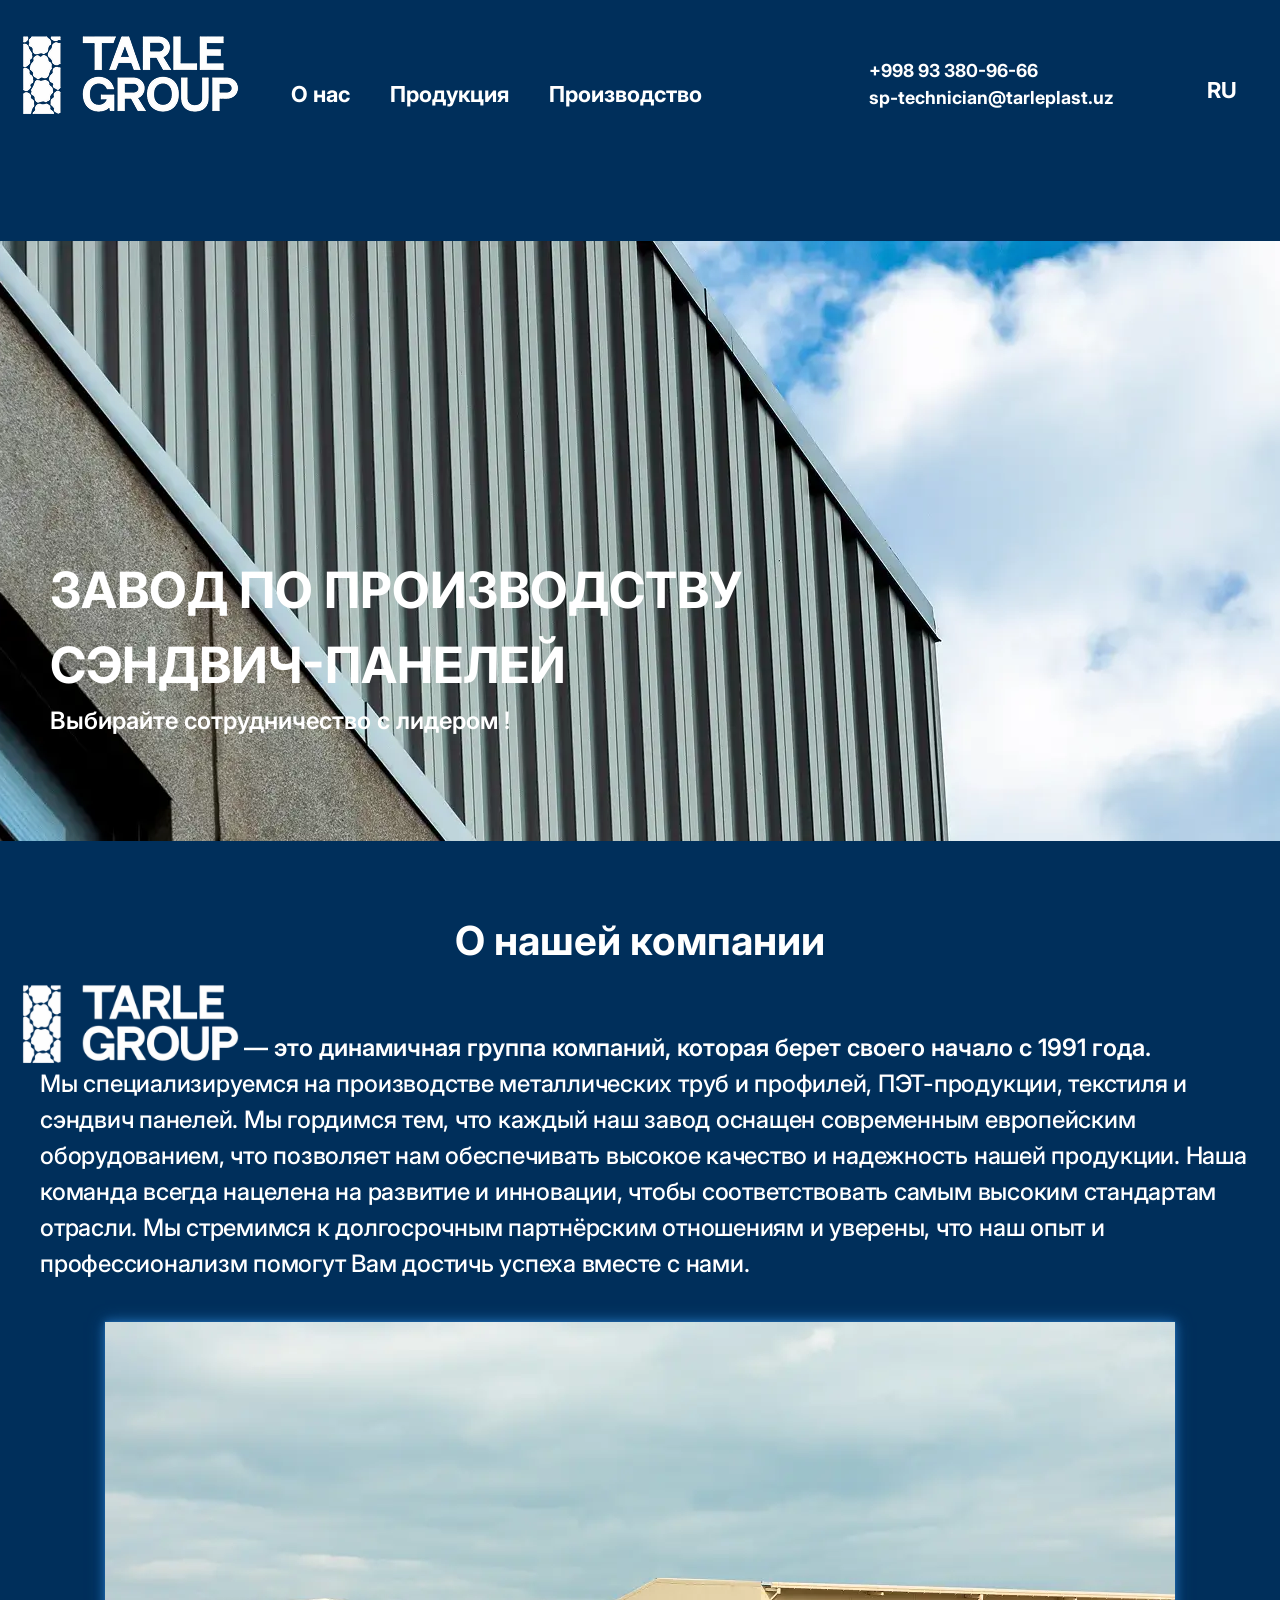
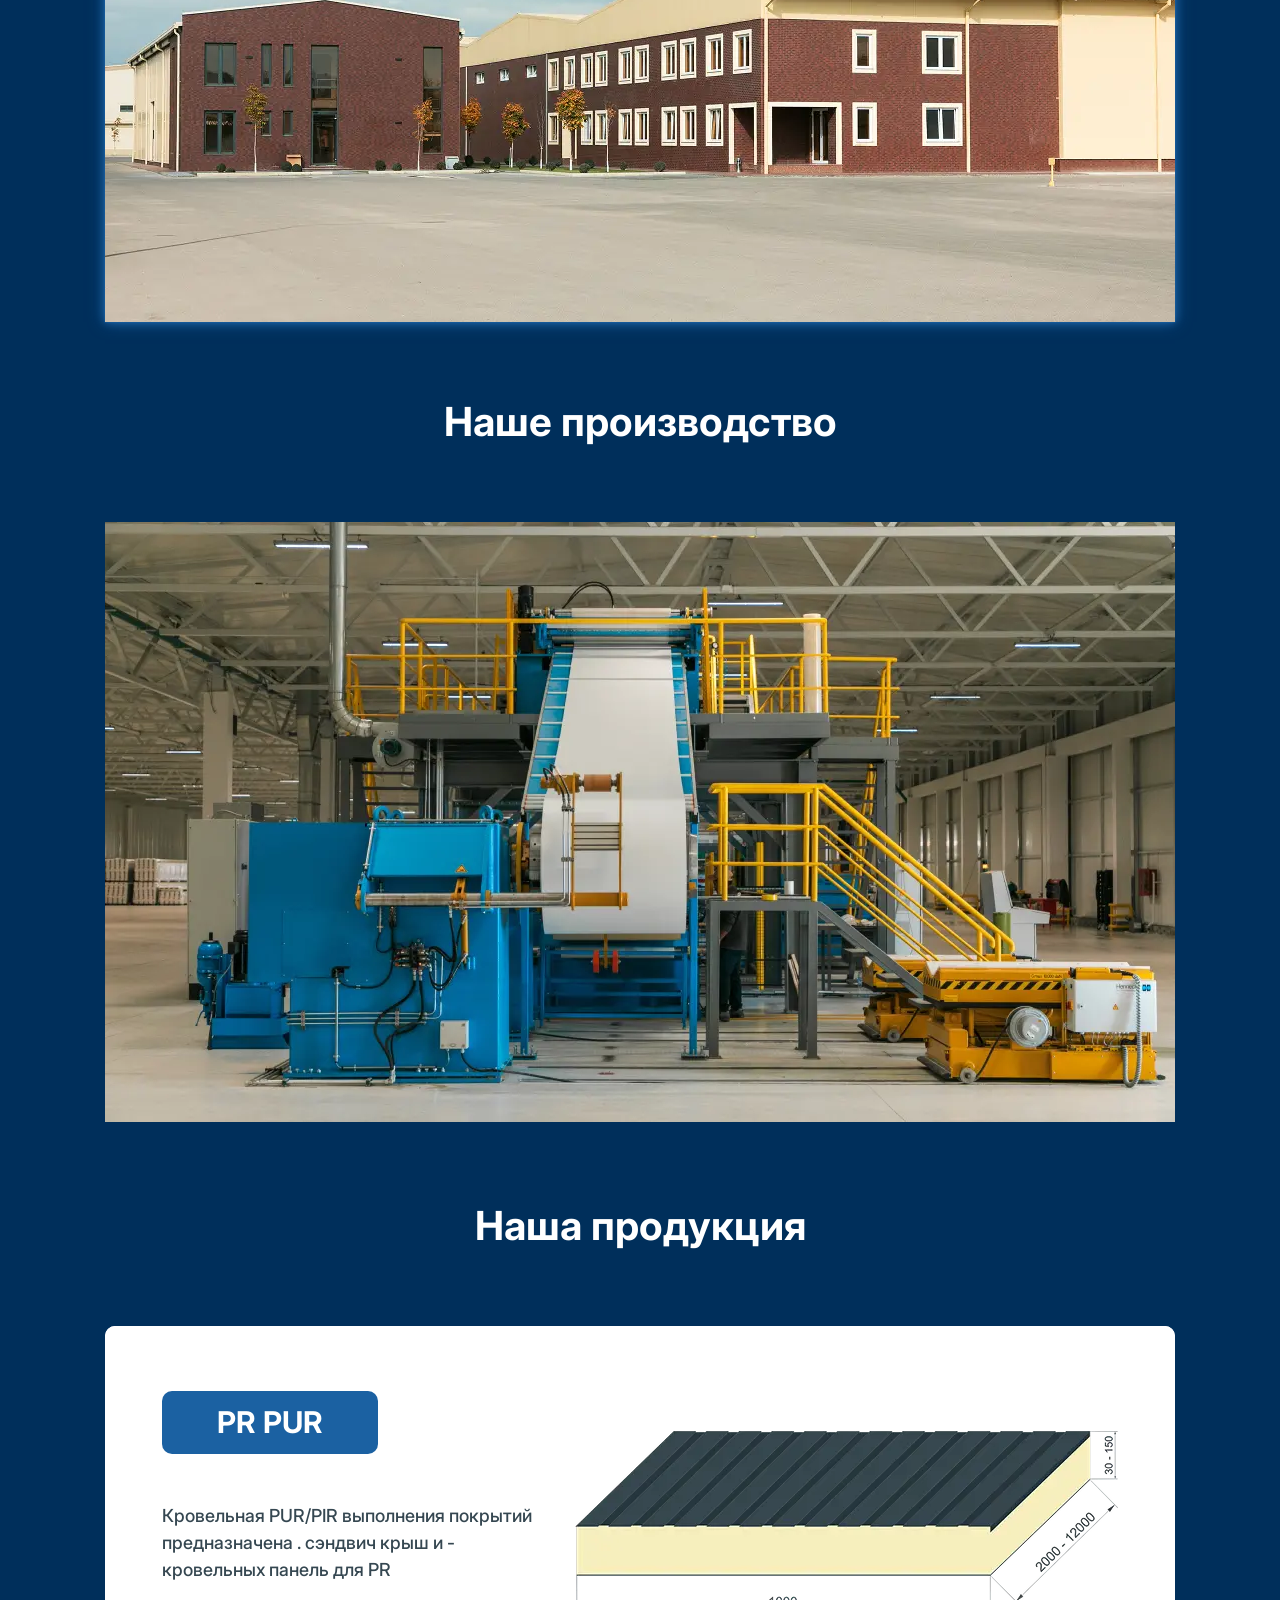
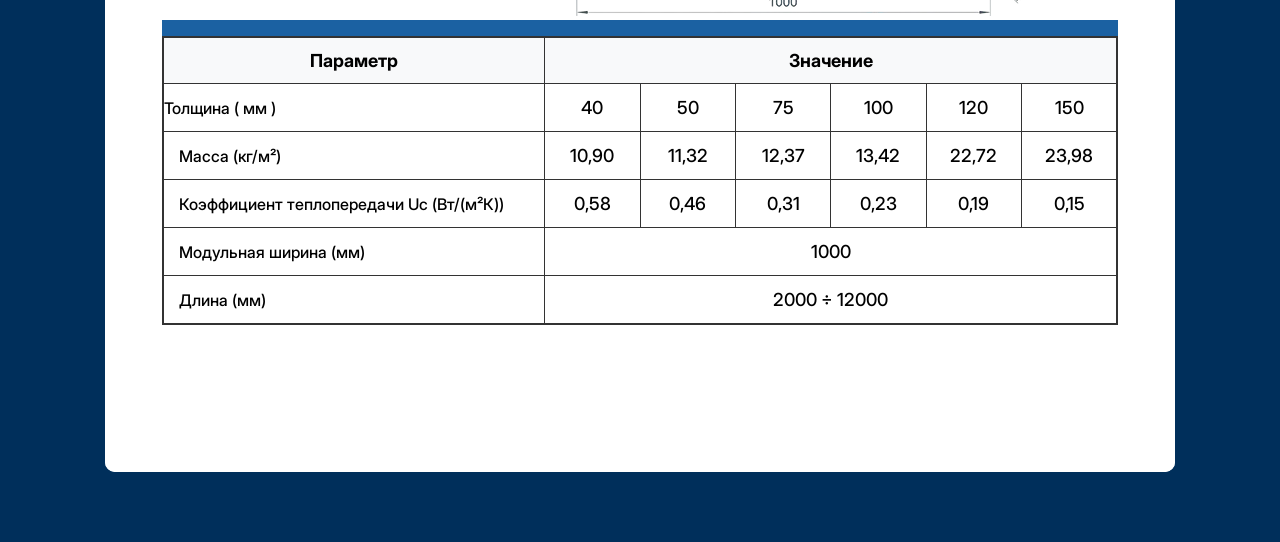
==== index.dev.html @ 2e965995 "вёрстка таблицы" ====
<!DOCTYPE html>
<html lang="ru">

<head>
  <meta charset="UTF-8" />
  <meta name="viewport" content="width=device-width, initial-scale=1.0" />
  <title>TURAN Global Group - Люксовые сувениры из Узбекистана</title>
  <link rel="stylesheet" href="https://cdn.jsdelivr.net/npm/swiper@11/swiper-bundle.min.css" />
  <link rel="icon" type="image/x-icon" href="./images/logo.ico" />
  <link rel="stylesheet" href="./css/style.css" />
</head>

<body>
  <header class="header" role="banner">
    <nav class="nav flex items-center container" aria-label="Главная навигация">
      <div class="nav__left flex">
        <a href="/" class="logo" aria-label="Перейти на главную страницу">
          <img src="./images/svg/logo.png" alt="Логотип компании Turan Global Group" loading="lazy" />
        </a>

        <ul class="nav__list flex items-center">
          <li><a href="#about" class="nav__link link" aria-label="Перейти к разделу О нас">О нас</a></li>
          <li>
            <a href="#works" class="nav__link link" aria-label="Перейти к разделу Продукция">Продукция</a>
          </li>
          <li>
            <a href="#partners" class="nav__link link" aria-label="Перейти к разделу Производство">Производство</a>
          </li>
        </ul>
      </div>

      <div class="nav__right flex items-center">
        <div class="nav__contacts flex">
          <a href="tel:+998933809666" class="nav__contact link" aria-label="Позвонить +998 93 380-96-66">+998 93
            380-96-66</a>
          <a href="mailto:Turanglobalgroup@gmail.com" class="nav__contact link"
            aria-label="Отправить email sp-technician@tarleplast.uz">sp-technician@tarleplast.uz</a>
        </div>

        <button class="burger-menu" aria-label="Открыть мобильное меню" aria-controls="mobile-nav"
          aria-expanded="false">
          <span class="line" aria-hidden="true"></span>
          <span class="line" aria-hidden="true"></span>
          <span class="line" aria-hidden="true"></span>
        </button>

        <div class="nav__actions" id="mobile-nav">
          <ul class="nav__list flex items-center mobile">
            <li><a href="#about" class="nav__link link">О нас</a></li>
            <li><a href="#works" class="nav__link link">Продукция</a></li>
            <li><a href="#partners" class="nav__link link">Производство</a></li>
            <li><a href="#partners" class="nav__link link">Контакты</a></li>
          </ul>
          <div class="nav__lang flex" role="radiogroup" aria-label="Language selection">
            <a href="#!" class="nav__option link" role="radio" aria-checked="true" tabindex="0" lang="ru">RU</a>
            <div class="nav__options">
              <a href="./uz/index.html" class="nav__option link" role="radio" tabindex="0" lang="uz">UZ</a>
              <a href="./en/index.html" class="nav__option link" role="radio" tabindex="0" lang="en">EN</a>
            </div>

            <div class="nav__socials">
              <a href="#!"><img src="./images/svg/instagram-tarle-group.svg" alt="" /></a>
              <a href="#!"><img src="./images/svg/targle-group-tashkent-facebook-fb.svg" alt="" /></a>
            </div>
          </div>
        </div>
      </div>
    </nav>
  </header>

  <main class="main">
    <section class="hero container flex column">
      <h1 class="hero__title">ЗАВОД ПО ПРОИЗВОДСТВУ СЭНДВИЧ-ПАНЕЛЕЙ</h1>
      <p class="hero__text text">Выбирайте сотрудничество с лидером !</p>
    </section>

    <section class="about container">
      <h2 class="about__title title">О нашей компании</h2>

      <div class="about__desc flex">

        <div class="about__intro">
          <img class="about__logo" src="./images/svg/logo.svg" alt="" />
          <span class="text"> — это динамичная группа компаний, которая берет своего начало с 1991 года.</span>
        </div>
        <p class="about__text text">
          Мы специализируемся на производстве металлических труб и профилей, ПЭТ-продукции, текстиля и сэндвич панелей.
          Мы гордимся тем, что
          каждый наш завод оснащен современным европейским оборудованием, что позволяет нам обеспечивать высокое
          качество и надежность нашей продукции. Наша команда всегда нацелена на развитие и инновации, чтобы
          соответствовать самым высоким стандартам отрасли. Мы стремимся к долгосрочным партнёрским отношениям и
          уверены, что наш опыт и профессионализм помогут Вам достичь успеха вместе с нами.
        </p>
      </div>
      <div class="about__img container-secondary">
        <img src="./images/tarle-group-sandwich-panels-plant-uzbekistan.webp" alt="" />
      </div>
    </section>

    <section class="production container-secondary">
      <h2 class="production__title title">Наше производство</h2>

      <div class="swiper production__images">
        <div class="swiper-wrapper">
          <div class="swiper-slide production__img">
            <img src="./images/production-line-tarle-group-uzbekistan-1.webp" alt="">
          </div>
          <div class="swiper-slide production__img">
            <img src="./images/sandwich-panel-equipment-uzbekistan-2.webp" alt="">
          </div>
          <div class="swiper-slide production__img">
            <img src="./images/factory-workers-metal-panels-3.webp" alt="">
          </div>
          <div class="swiper-slide production__img">
            <img src="./images/sandwich-panels-workshop-4.webp" alt="">
          </div>
          <div class="swiper-slide production__img">
            <img src="./images/industrial-machinery-sandwich-panels-5.webp" alt="">
          </div>
          <div class="swiper-slide production__img">
            <img src="./images/sandwich-panels-assembly-process-6.webp" alt="">
          </div>
          <div class="swiper-slide production__img">
            <img src="./images/metal-panel-cutting-machine-7.webp" alt="">
          </div>
          <div class="swiper-slide production__img">
            <img src="./images/warehouse-sandwich-panels-uzbekistan-8.webp" alt="">
          </div>
          <div class="swiper-slide production__img">
            <img src="./images/modern-factory-sandwich-panels-9.webp" alt="">
          </div>
          <div class="swiper-slide production__img">
            <img src="./images/roll-forming-machine-uzbekistan-10.webp" alt="">
          </div>
        </div>
      </div>

    </section>

    <section class="products container-secondary">
      <h2 class="products__title title">Наша продукция</h2>

      <div class="swiper products__slider">
        <div class="swiper-wrapper">

          <div class="swiper-slide">
            <div class="products__items">
              <div class="products__header">
                <div class="products__header_left">
                  <h3 class="products__header_title title">PR PIR</h3>
                  <p class="products__header_text">Кровельная PUR/PIR выполнения покрытий предназначена. сэндвич крыш и
                    -
                    кровельных панель для PR</p>
                </div>
                <div class="products__header_right">
                  <img src="./images/sandwich-panel-tarle-group-uzbekistan-1.webp" alt="">
                </div>
              </div>

              <div class="lines"></div>
              <table class="products__table">
                <thead class="products__table_head">
                  <tr class="products__table_row">
                    <th class="products__table_heading">Параметр</th>
                    <th class="products__table_heading" colspan="6">Значение</th>
                  </tr>
                  <tr class="products__table_row">
                    <td class=" ">Толщина ( мм )</td>
                    <td class="products__table_cell">40</td>
                    <td class="products__table_cell">50</td>
                    <td class="products__table_cell">75</td>
                    <td class="products__table_cell">100</td>
                    <td class="products__table_cell">120</td>
                    <td class="products__table_cell">150</td>
                  </tr>
                </thead>

                <tbody>
                  <tr class="products__table_row">
                    <td class="products__table_cell">Масса (кг/м²)</td>
                    <td class="products__table_cell">10,90</td>
                    <td class="products__table_cell">11,32</td>
                    <td class="products__table_cell">12,37</td>
                    <td class="products__table_cell">13,42</td>
                    <td class="products__table_cell">22,72</td>
                    <td class="products__table_cell">23,98</td>
                  </tr>

                  <tr class="products__table_row">
                    <td class="products__table_cell">Коэффициент теплопередачи Uc (Вт/(м²К))</td>
                    <td class="products__table_cell">0,57</td>
                    <td class="products__table_cell">0,45</td>
                    <td class="products__table_cell">0,30</td>
                    <td class="products__table_cell">0,22</td>
                    <td class="products__table_cell">0,20</td>
                    <td class="products__table_cell">0,16</td>
                  </tr>

                  <tr class="products__table_row">
                    <td class="products__table_cell">Модульная ширина (мм)</td>
                    <td class="products__table_cell" colspan="6">1000</td>
                  </tr>

                  <tr class="products__table_row">
                    <td class="products__table_cell">Длина (мм)</td>
                    <td class="products__table_cell" colspan="6">2000 ÷ 12000</td>
                  </tr>
                </tbody>
              </table>
            </div>
          </div>
          <div class="swiper-slide">
            <div class="products__items">
              <div class="products__header">
                <div class="products__header_left">
                  <h3 class="products__header_title title">PR PUR</h3>
                  <p class="products__header_text">Кровельная PUR/PIR выполнения покрытий предназначена . сэндвич крыш и
                    - кровельных панель для PR</p>
                </div>
                <div class="products__header_right">
                  <img src="./images/sandwich-panel-tarle-group-uzbekistan-1.webp" alt="">
                </div>
              </div>

              <div class="lines"></div>
              <table class="products__table">
                <thead class="products__table_head">
                  <tr class="products__table_row">
                    <th class="products__table_heading">Параметр</th>
                    <th class="products__table_heading" colspan="6">Значение</th>
                  </tr>
                  <tr class="products__table_row">
                    <td class=" ">Толщина ( мм )</td>
                    <td class="products__table_cell">40</td>
                    <td class="products__table_cell">50</td>
                    <td class="products__table_cell">75</td>
                    <td class="products__table_cell">100</td>
                    <td class="products__table_cell">120</td>
                    <td class="products__table_cell">150</td>
                  </tr>
                </thead>

                <tbody>
                  <tr class="products__table_row">
                    <td class="products__table_cell">Масса (кг/м²)</td>
                    <td class="products__table_cell">10,90</td>
                    <td class="products__table_cell">11,32</td>
                    <td class="products__table_cell">12,37</td>
                    <td class="products__table_cell">13,42</td>
                    <td class="products__table_cell">22,72</td>
                    <td class="products__table_cell">23,98</td>
                  </tr>

                  <tr class="products__table_row">
                    <td class="products__table_cell">Коэффициент теплопередачи Uc (Вт/(м²К))</td>
                    <td class="products__table_cell">0,58</td>
                    <td class="products__table_cell">0,46</td>
                    <td class="products__table_cell">0,31</td>
                    <td class="products__table_cell">0,23</td>
                    <td class="products__table_cell">0,19</td>
                    <td class="products__table_cell">0,15</td>
                  </tr>

                  <tr class="products__table_row">
                    <td class="products__table_cell">Модульная ширина (мм)</td>
                    <td class="products__table_cell" colspan="6">1000</td>
                  </tr>

                  <tr class="products__table_row">
                    <td class="products__table_cell">Длина (мм)</td>
                    <td class="products__table_cell" colspan="6">2000 ÷ 12000</td>
                  </tr>
                </tbody>
              </table>
            </div>
          </div>
          <div class="swiper-slide">
            <div class="products__items">
              <div class="products__header">
                <div class="products__header_left">
                  <h3 class="products__header_title title">PR PIR</h3>
                  <p class="products__header_text">Кровельная PUR/PIR выполнения покрытий предназначена. сэндвич крыш и
                    -
                    кровельных панель для PR</p>
                </div>
                <div class="products__header_right">
                  <img src="./images/sandwich-panel-tarle-group-uzbekistan-1.webp" alt="">
                </div>
              </div>

              <div class="lines"></div>
              <table class="products__table">
                <thead class="products__table_head">
                  <tr class="products__table_row">
                    <th class="products__table_heading">Параметр</th>
                    <th class="products__table_heading" colspan="6">Значение</th>
                  </tr>
                  <tr class="products__table_row">
                    <td class=" ">Толщина ( мм )</td>
                    <td class="products__table_cell">40</td>
                    <td class="products__table_cell">50</td>
                    <td class="products__table_cell">75</td>
                    <td class="products__table_cell">100</td>
                    <td class="products__table_cell">120</td>
                    <td class="products__table_cell">150</td>
                  </tr>
                </thead>

                <tbody>
                  <tr class="products__table_row">
                    <td class="products__table_cell">Масса (кг/м²)</td>
                    <td class="products__table_cell">10,90</td>
                    <td class="products__table_cell">11,32</td>
                    <td class="products__table_cell">12,37</td>
                    <td class="products__table_cell">13,42</td>
                    <td class="products__table_cell">22,72</td>
                    <td class="products__table_cell">23,98</td>
                  </tr>

                  <tr class="products__table_row">
                    <td class="products__table_cell">Коэффициент теплопередачи Uc (Вт/(м²К))</td>
                    <td class="products__table_cell">0,57</td>
                    <td class="products__table_cell">0,45</td>
                    <td class="products__table_cell">0,30</td>
                    <td class="products__table_cell">0,22</td>
                    <td class="products__table_cell">0,20</td>
                    <td class="products__table_cell">0,16</td>
                  </tr>

                  <tr class="products__table_row">
                    <td class="products__table_cell">Модульная ширина (мм)</td>
                    <td class="products__table_cell" colspan="6">1000</td>
                  </tr>

                  <tr class="products__table_row">
                    <td class="products__table_cell">Длина (мм)</td>
                    <td class="products__table_cell" colspan="6">2000 ÷ 12000</td>
                  </tr>
                </tbody>
              </table>
            </div>
          </div>
          <div class="swiper-slide">
            <div class="products__items">
              <div class="products__header">
                <div class="products__header_left">
                  <h3 class="products__header_title title">PR PIR</h3>
                  <p class="products__header_text">Кровельная PUR/PIR выполнения покрытий предназначена. сэндвич крыш и
                    -
                    кровельных панель для PR</p>
                </div>
                <div class="products__header_right">
                  <img src="./images/sandwich-panel-tarle-group-uzbekistan-1.webp" alt="">
                </div>
              </div>

              <div class="lines"></div>
              <table class="products__table">
                <thead class="products__table_head">
                  <tr class="products__table_row">
                    <th class="products__table_heading">Параметр</th>
                    <th class="products__table_heading" colspan="6">Значение</th>
                  </tr>
                  <tr class="products__table_row">
                    <td class=" ">Толщина ( мм )</td>
                    <td class="products__table_cell">40</td>
                    <td class="products__table_cell">50</td>
                    <td class="products__table_cell">75</td>
                    <td class="products__table_cell">100</td>
                    <td class="products__table_cell">120</td>
                    <td class="products__table_cell">150</td>
                  </tr>
                </thead>

                <tbody>
                  <tr class="products__table_row">
                    <td class="products__table_cell">Масса (кг/м²)</td>
                    <td class="products__table_cell">10,90</td>
                    <td class="products__table_cell">11,32</td>
                    <td class="products__table_cell">12,37</td>
                    <td class="products__table_cell">13,42</td>
                    <td class="products__table_cell">22,72</td>
                    <td class="products__table_cell">23,98</td>
                  </tr>

                  <tr class="products__table_row">
                    <td class="products__table_cell">Коэффициент теплопередачи Uc (Вт/(м²К))</td>
                    <td class="products__table_cell">0,57</td>
                    <td class="products__table_cell">0,45</td>
                    <td class="products__table_cell">0,30</td>
                    <td class="products__table_cell">0,22</td>
                    <td class="products__table_cell">0,20</td>
                    <td class="products__table_cell">0,16</td>
                  </tr>

                  <tr class="products__table_row">
                    <td class="products__table_cell">Модульная ширина (мм)</td>
                    <td class="products__table_cell" colspan="6">1000</td>
                  </tr>

                  <tr class="products__table_row">
                    <td class="products__table_cell">Длина (мм)</td>
                    <td class="products__table_cell" colspan="6">2000 ÷ 12000</td>
                  </tr>
                </tbody>
              </table>
            </div>
          </div>
          <div class="swiper-slide">
            <div class="products__items">
              <div class="products__header">
                <div class="products__header_left">
                  <h3 class="products__header_title title">PR PIR</h3>
                  <p class="products__header_text">Кровельная PUR/PIR выполнения покрытий предназначена. сэндвич крыш и
                    -
                    кровельных панель для PR</p>
                </div>
                <div class="products__header_right">
                  <img src="./images/sandwich-panel-tarle-group-uzbekistan-1.webp" alt="">
                </div>
              </div>

              <div class="lines"></div>
              <table class="products__table">
                <thead class="products__table_head">
                  <tr class="products__table_row">
                    <th class="products__table_heading">Параметр</th>
                    <th class="products__table_heading" colspan="6">Значение</th>
                  </tr>
                  <tr class="products__table_row">
                    <td class=" ">Толщина ( мм )</td>
                    <td class="products__table_cell">40</td>
                    <td class="products__table_cell">50</td>
                    <td class="products__table_cell">75</td>
                    <td class="products__table_cell">100</td>
                    <td class="products__table_cell">120</td>
                    <td class="products__table_cell">150</td>
                  </tr>
                </thead>

                <tbody>
                  <tr class="products__table_row">
                    <td class="products__table_cell">Масса (кг/м²)</td>
                    <td class="products__table_cell">10,90</td>
                    <td class="products__table_cell">11,32</td>
                    <td class="products__table_cell">12,37</td>
                    <td class="products__table_cell">13,42</td>
                    <td class="products__table_cell">22,72</td>
                    <td class="products__table_cell">23,98</td>
                  </tr>

                  <tr class="products__table_row">
                    <td class="products__table_cell">Коэффициент теплопередачи Uc (Вт/(м²К))</td>
                    <td class="products__table_cell">0,57</td>
                    <td class="products__table_cell">0,45</td>
                    <td class="products__table_cell">0,30</td>
                    <td class="products__table_cell">0,22</td>
                    <td class="products__table_cell">0,20</td>
                    <td class="products__table_cell">0,16</td>
                  </tr>

                  <tr class="products__table_row">
                    <td class="products__table_cell">Модульная ширина (мм)</td>
                    <td class="products__table_cell" colspan="6">1000</td>
                  </tr>

                  <tr class="products__table_row">
                    <td class="products__table_cell">Длина (мм)</td>
                    <td class="products__table_cell" colspan="6">2000 ÷ 12000</td>
                  </tr>
                </tbody>
              </table>
            </div>
          </div>
          <div class="swiper-slide">
            <div class="products__items">
              <div class="products__header">
                <div class="products__header_left">
                  <h3 class="products__header_title title">PR PIR</h3>
                  <p class="products__header_text">Кровельная PUR/PIR выполнения покрытий предназначена. сэндвич крыш и
                    -
                    кровельных панель для PR</p>
                </div>
                <div class="products__header_right">
                  <img src="./images/sandwich-panel-tarle-group-uzbekistan-1.webp" alt="">
                </div>
              </div>

              <div class="lines"></div>
              <table class="products__table">
                <thead class="products__table_head">
                  <tr class="products__table_row">
                    <th class="products__table_heading">Параметр</th>
                    <th class="products__table_heading" colspan="6">Значение</th>
                  </tr>
                  <tr class="products__table_row">
                    <td class=" ">Толщина ( мм )</td>
                    <td class="products__table_cell">40</td>
                    <td class="products__table_cell">50</td>
                    <td class="products__table_cell">75</td>
                    <td class="products__table_cell">100</td>
                    <td class="products__table_cell">120</td>
                    <td class="products__table_cell">150</td>
                  </tr>
                </thead>

                <tbody>
                  <tr class="products__table_row">
                    <td class="products__table_cell">Масса (кг/м²)</td>
                    <td class="products__table_cell">10,90</td>
                    <td class="products__table_cell">11,32</td>
                    <td class="products__table_cell">12,37</td>
                    <td class="products__table_cell">13,42</td>
                    <td class="products__table_cell">22,72</td>
                    <td class="products__table_cell">23,98</td>
                  </tr>

                  <tr class="products__table_row">
                    <td class="products__table_cell">Коэффициент теплопередачи Uc (Вт/(м²К))</td>
                    <td class="products__table_cell">0,57</td>
                    <td class="products__table_cell">0,45</td>
                    <td class="products__table_cell">0,30</td>
                    <td class="products__table_cell">0,22</td>
                    <td class="products__table_cell">0,20</td>
                    <td class="products__table_cell">0,16</td>
                  </tr>

                  <tr class="products__table_row">
                    <td class="products__table_cell">Модульная ширина (мм)</td>
                    <td class="products__table_cell" colspan="6">1000</td>
                  </tr>

                  <tr class="products__table_row">
                    <td class="products__table_cell">Длина (мм)</td>
                    <td class="products__table_cell" colspan="6">2000 ÷ 12000</td>
                  </tr>
                </tbody>
              </table>
            </div>
          </div>


        </div>
      </div>

    </section>


  </main>

  <div class="thank">
    <div class="thank__block">
      <p class="thank__text">
        <span>Спасибо!</span>
        Ваше сообщение было успешно оправлено
      </p>

      <svg width="48" height="48" viewBox="0 0 48 48" xmlns="http://www.w3.org/2000/svg">
        <path fill-rule="evenodd" clip-rule="evenodd"
          d="M24 44C12.954 44 4 35.046 4 24C4 12.954 12.954 4 24 4C35.046 4 44 12.954 44 24C44 35.046 35.046 44 24 44ZM24 41.6C28.6678 41.6 33.1444 39.7457 36.4451 36.4451C39.7457 33.1444 41.6 28.6678 41.6 24C41.6 19.3322 39.7457 14.8556 36.4451 11.5549C33.1444 8.25428 28.6678 6.4 24 6.4C19.3322 6.4 14.8556 8.25428 11.5549 11.5549C8.25428 14.8556 6.4 19.3322 6.4 24C6.4 28.6678 8.25428 33.1444 11.5549 36.4451C14.8556 39.7457 19.3322 41.6 24 41.6ZM21.656 29.116L33.274 17.5L34.97 19.198L23.07 31.098C22.6949 31.4729 22.1863 31.6836 21.656 31.6836C21.1257 31.6836 20.6171 31.4729 20.242 31.098L14 24.852L15.698 23.154L21.658 29.114L21.656 29.116Z"
          fill="none" stroke="#008000" stroke-width="2" stroke-dasharray="600" stroke-dashoffset="600">
          <animate attributeName="stroke-dashoffset" from="600" to="0" dur="6s" fill="freeze" />
        </path>
      </svg>

      <p class="thank__text">Мы с ваши обязательно свяжемся в ближайшее время</p>
    </div>
  </div>

  <script src="https://cdn.jsdelivr.net/npm/swiper@11/swiper-bundle.min.js"></script>
  <script src="./js/accomodate/main.js"></script>
</body>

</html>
---- css/style.css ----
@media(max-width: 576px) {
  .burger-menu {
    display: flex;
    position: relative;
    z-index: 10
  }

  .burger-menu.active {
    z-index: 30
  }

  .burger-menu.active .line:last-child {
    transform: rotate(-45deg) translate(6px, -9px)
  }

  .burger-menu.active .line:first-child {
    transform: rotate(45deg) translateY(4px)
  }

  .burger-menu.active .line:nth-child(2) {
    opacity: 0
  }

  .nav__list {
    display: none
  }

  .nav__list.mobile {
    display: flex;
    flex-direction: column;
    align-items: flex-start;
    justify-content: center
  }

  .nav__list.mobile .nav__link {
    display: inline-block;
    padding-left: 12px;
    position: relative
  }

  .nav__list.mobile .nav__link::after {
    content: "";
    display: block;
    width: 100px;
    height: 1px;
    background: #fff;
    margin-top: 8px;
    position: absolute;
    left: 0
  }

  .nav__right {
    position: relative;
    align-items: center
  }

  .nav__actions {
    position: absolute;
    top: 0;
    right: -5px;
    height: 170px;
    width: 45vw;
    background: #000;
    z-index: -3;
    display: flex;
    flex-direction: column;
    justify-content: center;
    opacity: 0;
    transition: .3s ease-in-out
  }

  .nav__actions.active {
    opacity: 1;
    z-index: 10
  }

  .nav__lang {
    margin-top: 20px;
    margin-left: 20px
  }

  .nav__options {
    position: static;
    flex-direction: row;
    max-height: 200px;
    opacity: 1;
    z-index: 1
  }

  .nav__option {
    text-shadow: 0 0 8px rgba(255, 215, 77, .9), 0 0 15px rgba(255, 215, 77, .7), 0 0 25px rgba(255, 215, 77, .5), 0 0 40px rgba(255, 215, 77, .3)
  }

  .nav__lang.active .nav__option {
    background: rgba(0, 0, 0, 0)
  }

  .nav__lang.active .nav__option::after {
    display: none
  }

  .hero__slider {
    height: 300px
  }

  .hero__slide:nth-child(7) img {
    height: 100%
  }

  .about__swiper.swiper {
    display: block;
    height: 350px;
    padding: 10px
  }

  .about__img {
    display: none
  }

  .about__slide.swiper-slide img {
    height: 100%;
    width: 100%;
    object-fit: fill;
    border-radius: 3px
  }

  .about__swiper .swiper-wrapper {
    box-shadow: 0 0 0px 0 #ecc440, 0 0 1px 0 #ecc440, 0 0 3px 0 #ecc440, 0 0 5px 0 #ecc440, 0 0 9px 0 #ecc440, 0 0 16px 0 #ecc440;
    border-radius: 5px
  }

  .about__slide_inner {
    height: 100%
  }

  .about__desc_top {
    gap: 15px
  }

  .text {
    font-size: 13px
  }

  .works-slide__img {
    height: 300px
  }

  .works-slide__title {
    width: 50%;
    font-size: 22px
  }

  .works-slide__list {
    width: 50%;
    max-width: initial
  }

  .works-slide__list_text {
    font-size: 16px
  }

  .works-slide__desc {
    margin-top: 30px
  }

  .partners__logo {
    padding: 30px 0;
    gap: 20px
  }

  .partners__line {
    gap: 30px
  }

  .partners__logo img {
    height: 50px
  }

  .partners__line-four img:nth-child(1) {
    height: 35px
  }

  .cicle {
    width: 120px;
    height: 80px
  }

  .feedback__form {
    max-width: 250px
  }

  .form {
    margin-top: 50px;
    padding-top: 24px;
    padding-bottom: 24px;
    max-width: 70%
  }

  .form input {
    font-size: 16px;
    padding: 9px;
    font-weight: 500
  }

  .form input::placeholder {
    font-size: 16px
  }

  .form input:nth-of-type(2) {
    margin-top: 9px
  }

  .form__btn {
    font-size: 16px
  }

  .footer__adress.text-block,
  .footer__link.text-block {
    font-size: 15px
  }

  .footer__logo img {
    width: 80px
  }
}


@font-face {
  font-family: "Inter";
  src: url("../fonts/InterBold.woff2");
  font-style: normal;
  font-weight: 700
}

@font-face {
  font-family: "Inter";
  src: url("../fonts/InterMedium.woff2");
  font-style: normal;
  font-weight: 500
}

@font-face {
  font-family: "Inter";
  src: url("../fonts/InterSemiBold.woff2");
  font-style: normal;
  font-weight: 600
}

@font-face {
  font-family: swiper-icons;
  src: url("data:application/font-woff;charset=utf-8;base64, [base64]//wADZ2x5ZgAAAywAAADMAAAD2MHtryVoZWFkAAABbAAAADAAAAA2E2+eoWhoZWEAAAGcAAAAHwAAACQC9gDzaG10eAAAAigAAAAZAAAArgJkABFsb2NhAAAC0AAAAFoAAABaFQAUGG1heHAAAAG8AAAAHwAAACAAcABAbmFtZQAAA/gAAAE5AAACXvFdBwlwb3N0AAAFNAAAAGIAAACE5s74hXjaY2BkYGAAYpf5Hu/j+W2+MnAzMYDAzaX6QjD6/4//Bxj5GA8AuRwMYGkAPywL13jaY2BkYGA88P8Agx4j+/8fQDYfA1AEBWgDAIB2BOoAeNpjYGRgYNBh4GdgYgABEMnIABJzYNADCQAACWgAsQB42mNgYfzCOIGBlYGB0YcxjYGBwR1Kf2WQZGhhYGBiYGVmgAFGBiQQkOaawtDAoMBQxXjg/wEGPcYDDA4wNUA2CCgwsAAAO4EL6gAAeNpj2M0gyAACqxgGNWBkZ2D4/wMA+xkDdgAAAHjaY2BgYGaAYBkGRgYQiAHyGMF8FgYHIM3DwMHABGQrMOgyWDLEM1T9/w8UBfEMgLzE////P/5//f/V/xv+r4eaAAeMbAxwIUYmIMHEgKYAYjUcsDAwsLKxc3BycfPw8jEQA/[base64]/uznmfPFBNODM2K7MTQ45YEAZqGP81AmGGcF3iPqOop0r1SPTaTbVkfUe4HXj97wYE+yNwWYxwWu4v1ugWHgo3S1XdZEVqWM7ET0cfnLGxWfkgR42o2PvWrDMBSFj/IHLaF0zKjRgdiVMwScNRAoWUoH78Y2icB/yIY09An6AH2Bdu/UB+yxopYshQiEvnvu0dURgDt8QeC8PDw7Fpji3fEA4z/PEJ6YOB5hKh4dj3EvXhxPqH/SKUY3rJ7srZ4FZnh1PMAtPhwP6fl2PMJMPDgeQ4rY8YT6Gzao0eAEA409DuggmTnFnOcSCiEiLMgxCiTI6Cq5DZUd3Qmp10vO0LaLTd2cjN4fOumlc7lUYbSQcZFkutRG7g6JKZKy0RmdLY680CDnEJ+UMkpFFe1RN7nxdVpXrC4aTtnaurOnYercZg2YVmLN/d/gczfEimrE/fs/bOuq29Zmn8tloORaXgZgGa78yO9/cnXm2BpaGvq25Dv9S4E9+5SIc9PqupJKhYFSSl47+Qcr1mYNAAAAeNptw0cKwkAAAMDZJA8Q7OUJvkLsPfZ6zFVERPy8qHh2YER+3i/BP83vIBLLySsoKimrqKqpa2hp6+jq6RsYGhmbmJqZSy0sraxtbO3sHRydnEMU4uR6yx7JJXveP7WrDycAAAAAAAH//wACeNpjYGRgYOABYhkgZgJCZgZNBkYGLQZtIJsFLMYAAAw3ALgAeNolizEKgDAQBCchRbC2sFER0YD6qVQiBCv/H9ezGI6Z5XBAw8CBK/m5iQQVauVbXLnOrMZv2oLdKFa8Pjuru2hJzGabmOSLzNMzvutpB3N42mNgZGBg4GKQYzBhYMxJLMlj4GBgAYow/P/PAJJhLM6sSoWKfWCAAwDAjgbRAAB42mNgYGBkAIIbCZo5IPrmUn0hGA0AO8EFTQAA");
  font-weight: 400;
  font-style: normal
}

* {
  font: normal 400 16px "Inter";
  scroll-behavior: smooth;
  text-decoration: none;
  list-style: none;
  -webkit-box-sizing: border-box;
  box-sizing: border-box;
  margin: 0;
  padding: 0;
  -webkit-tap-highlight-color: rgba(0, 0, 0, 0)
}

:root {
  --mainColor: #1b61a2;
  --white: #fff;
  --swiper-theme-color: #fff !important;
  --bRadius: 10px
}

.visually-hidden {
  opacity: 0;
  pointer-events: none
}

button {
  background: rgba(0, 0, 0, 0);
  border: none;
  outline: none;
  cursor: pointer
}

html {
  line-height: 1.15;
  -webkit-text-size-adjust: 100%
}

input,
button {
  cursor: pointer;
  outline: none;
  border: none;
  background: rgba(0, 0, 0, 0)
}

hr {
  -webkit-box-sizing: content-box;
  box-sizing: content-box;
  height: 0;
  overflow: visible
}

a {
  background-color: rgba(0, 0, 0, 0)
}

abbr[title] {
  border-bottom: none;
  text-decoration: underline;
  -webkit-text-decoration: underline dotted;
  text-decoration: underline dotted
}

b,
strong {
  font-weight: bolder
}

code,
kbd,
samp {
  font-family: monospace, monospace;
  font-size: 1em
}

small {
  font-size: 80%
}

sub,
sup {
  font-size: 75%;
  line-height: 0;
  position: relative;
  vertical-align: baseline
}

sub {
  bottom: -0.25em
}

sup {
  top: -0.5em
}

img {
  border-style: none
}

button,
input,
optgroup,
select,
textarea {
  font-family: inherit;
  font-size: 100%;
  line-height: 1.15;
  margin: 0
}

button,
input {
  overflow: visible
}

button,
select {
  text-transform: none
}

button,
[type=button],
[type=reset],
[type=submit] {
  -webkit-appearance: button
}

button::-moz-focus-inner,
[type=button]::-moz-focus-inner,
[type=reset]::-moz-focus-inner,
[type=submit]::-moz-focus-inner {
  border-style: none;
  padding: 0
}

button:-moz-focusring,
[type=button]:-moz-focusring,
[type=reset]:-moz-focusring,
[type=submit]:-moz-focusring {
  outline: 1px dotted ButtonText
}

fieldset {
  padding: .35em .75em .625em
}

legend {
  -webkit-box-sizing: border-box;
  box-sizing: border-box;
  color: inherit;
  display: table;
  max-width: 100%;
  padding: 0;
  white-space: normal
}

progress {
  vertical-align: baseline
}

textarea {
  overflow: auto
}

[type=checkbox],
[type=radio] {
  -webkit-box-sizing: border-box;
  box-sizing: border-box;
  padding: 0
}

[type=number]::-webkit-inner-spin-button,
[type=number]::-webkit-outer-spin-button {
  height: auto
}

[type=search] {
  -webkit-appearance: textfield;
  outline-offset: -2px
}

[type=search]::-webkit-search-decoration {
  -webkit-appearance: none
}

::-webkit-file-upload-button {
  -webkit-appearance: button;
  font: inherit
}

details {
  display: block
}

summary {
  display: list-item
}

template {
  display: none
}

[hidden] {
  display: none
}

.about,
.works,
.partner {
  scroll-margin-top: 20px
}

.burger-menu {
  width: 25px;
  height: 25px;
  display: -webkit-box;
  display: -ms-flexbox;
  display: flex;
  -webkit-box-orient: vertical;
  -webkit-box-direction: normal;
  -ms-flex-direction: column;
  flex-direction: column;
  -webkit-box-pack: end;
  -ms-flex-pack: end;
  justify-content: flex-end;
  gap: 5px;
  display: none
}

.line {
  width: 100%;
  height: 2px;
  background: #fff;
  display: block;
  border-radius: 5px;
  -webkit-transition: .3s ease-in-out;
  -o-transition: .3s ease-in-out;
  transition: .3s ease-in-out
}

body {
  min-height: 100vh;
  background: #002f5b
}

.link {
  font-weight: 700;
  font-size: 22px;
  line-height: 150%;
  color: #fff
}

.title {
  font-size: 40px;
  line-height: 150%;
  color: var(--white);
  text-align: center;
  font-weight: 700;
}

.text {
  font-weight: 600;
  font-size: 24px;
  line-height: 150%;
  color: var(--white)
}

.flex {
  display: -webkit-box;
  display: -ms-flexbox;
  display: flex
}

.items-center {
  -webkit-box-align: center;
  -ms-flex-align: center;
  align-items: center
}

.column {
  -webkit-box-orient: vertical;
  -webkit-box-direction: normal;
  -ms-flex-direction: column;
  flex-direction: column
}

.container {
  max-width: 1340px;
  width: 100%;
  padding: 0 20px;
  margin: 0 auto
}

.container-secondary {
  max-width: 1070px;
  width: 100%;
  margin: 0 auto;
}

@media(max-width: 1200px) {
  .container {
    max-width: 1140px
  }
}

@media(max-width: 992px) {
  .container {
    max-width: 960px
  }
}

@media(max-width: 768px) {
  .container {
    max-width: 720px;
    padding: 0 15px
  }
}

.nav {
  -webkit-box-pack: justify;
  -ms-flex-pack: justify;
  justify-content: space-between;
  -webkit-box-align: end;
  -ms-flex-align: end;
  align-items: flex-end;
  margin-top: 35px
}

.nav__socials {
  display: none
}

.nav__left {
  gap: 47px
}

.nav__list {
  gap: 40px;
  -webkit-box-align: end;
  -ms-flex-align: end;
  align-items: flex-end;
  margin-bottom: 10px
}

.nav__link {
  color: var(--white);
  -webkit-transition: .3s ease;
  -o-transition: .3s ease;
  transition: .3s ease
}

.nav__link:hover {
  color: var(--mainColor)
}

.nav__right {
  gap: 70px;
  margin-bottom: 10px;
  -webkit-box-align: end;
  -ms-flex-align: end;
  align-items: flex-end
}

.nav__contacts {
  -webkit-box-orient: vertical;
  -webkit-box-direction: normal;
  -ms-flex-direction: column;
  flex-direction: column
}

.nav__contact {
  font-size: 18px;
  color: var(--white)
}

.nav__option {
  color: #fff;
  cursor: pointer;
  padding: 13px 23px 4px 23px;
  z-index: 2;
  display: inline-block;
  position: relative;
  -webkit-transition: .7s ease;
  -o-transition: .7s ease;
  transition: .7s ease
}

.nav__lang.active .nav__option {
  background: var(--mainColor)
}

.nav__lang {
  position: relative;
  -webkit-transition: .7s ease;
  -o-transition: .7s ease;
  transition: .7s ease;
  -webkit-box-align: end;
  -ms-flex-align: end;
  align-items: flex-end
}

.nav__list.mobile {
  display: none
}

.nav__options {
  display: -webkit-box;
  display: -ms-flexbox;
  display: flex;
  -webkit-box-orient: vertical;
  -webkit-box-direction: normal;
  -ms-flex-direction: column;
  flex-direction: column;
  position: absolute;
  top: 49px;
  max-height: 0;
  overflow: hidden;
  opacity: 0;
  -webkit-transition: .7s ease;
  -o-transition: .7s ease;
  transition: .7s ease;
  z-index: -1
}

.nav__lang.active .nav__options {
  max-height: 200px;
  opacity: 1;
  z-index: 1
}

.nav__option::after {
  content: "";
  width: 64px;
  height: 1px;
  background: #fff;
  display: block;
  position: absolute;
  bottom: 0;
  left: 50%;
  -webkit-transform: translate(-50%);
  -ms-transform: translate(-50%);
  transform: translate(-50%);
  opacity: 0;
  -webkit-transition: .7s ease;
  -o-transition: .7s ease;
  transition: .7s ease
}

.nav__lang.active .nav__option::after {
  opacity: 1
}

.nav__option:last-child:after {
  display: none
}

.hero {
  margin: 120px auto 70px;
  height: 600px;
  background: url(../images/production-sandwich-panels-uzbekistan.webp) center center/cover;
  -webkit-box-pack: end;
  -ms-flex-pack: end;
  justify-content: flex-end;
  padding-left: 50px;
  padding-bottom: 102px
}

.hero__title {
  font-weight: 700;
  font-size: 50px;
  line-height: 150%;
  color: var(--white);
  max-width: 712px
}

.about {
  margin-bottom: 70px
}

.about__title {
  margin-bottom: 13px;
  text-align: center
}

.about__img {
  box-shadow: 0 0 1px 0 #1b61a2, 0 0 2px 0 #1b61a2, 0 0 8px 0 #1b61a2, 0 0 15px 0 #1b61a2;
  background: rgba(255, 255, 255, 0);
  display: flex;
}

.about__img img {
  width: 100%;
}

.about__desc {
  align-items: flex-start;
  flex-direction: column;
  position: relative;
  justify-content: flex-end;
}

.about__text {
  letter-spacing: -0.01em;
  margin-left: 20px;
  font-weight: 400;
  margin-bottom: 40px;
}

.about__intro {
  display: flex;
  align-items: flex-end;
}


/* products */

.production__title {
  margin-bottom: 70px;
}

.products {
  margin: 70px auto;
}

.products__title {
  margin-bottom: 70px;
}

.products__items {
  border-radius: var(--bRadius);
  background: var(--white);
  padding: 65px 57px 147px;
}

.products__header {
  display: flex;
  align-items: flex-start;
  justify-content: center;
  gap: 24px;
}

.products__header_left {
  display: flex;
  flex-direction: column;
  align-items: flex-start;
  gap: 48px;
}

.products__header_title {
  font-size: 30px;
  padding: 9px 55px;
  background: var(--mainColor);
  border-radius: var(--bRadius);
}

.products__header_text {
  font-weight: 500;
  font-size: 18px;
  line-height: 150%;
  color: #354751;
}

.lines {
  width: 100%;
  height: 16px;
  background: var(--mainColor);
  border-radius: none;
}

.products__table {
  width: 100%;
  border-collapse: collapse;
  table-layout: fixed;
  font-size: 13px;
  border: 2px solid #333;
}

.products__table_head {
  background: #f8f9fa;
}

.products__table_heading {
  padding: 12px 15px;
  font-weight: 600;
  text-align: center;
  border: 1px solid #333;
  background: #f8f9fa;
  color: #000;
}

.products__table_row .products__table_heading {
  font-weight: 700;
  font-size: 18px;
}

.products__table_heading:first-child {
  width: 40%;
}

.products__table_heading:last-child {
  width: 60%;
}

.products__table_row .products__table_cell:first-child {
  text-align: left;
  font-size: 16px;
}

/* Ячейки данных */
.products__table_cell {
  padding: 10px 15px;
  border: 1px solid #333;
  text-align: center;
  color: #000;
  vertical-align: middle;
  font-weight: 500;
  font-size: 18px;
  line-height: 150%;
}

.products__table_cell--param {
  text-align: left;
  font-weight: 500;
  background: var(--white);
  padding-left: 15px;
}

.products__table_row {
  background: var(--white);
}

.products__table_row:hover .products__table_cell:not(:first-child) {
  background: #e0f2fe;
}

.thickness-value {
  padding: 12px 8px;
  border-right: 1px solid #333;
  text-align: center;
  font-size: 13px;
  font-weight: 600;
  display: flex;
  align-items: center;
  justify-content: center;
  background: #f8f9fa;
}

.thickness-value:last-child {
  border-right: none;
}

/* Ячейки с данными по колонкам */
.data-grid {
  display: grid;
  grid-template-columns: repeat(6, 1fr);
  gap: 0;
  height: 100%;
}

.data-cell {
  padding: 10px 8px;
  border-right: 1px solid #333;
  text-align: center;
  font-size: 13px;
  display: flex;
  align-items: center;
  justify-content: center;
  min-height: 35px;
}

.data-cell:last-child {
  border-right: none;
}

/* Ячейки с одним значением */
.single-value {
  text-align: center;
  font-size: 13px;
  padding: 10px 15px;
  font-weight: 500;
}









.swiper-button-next,
.swiper-button-prev {
  width: 90px !important;
  height: 90px !important;
  display: -webkit-box;
  display: -ms-flexbox;
  display: flex;
  -webkit-box-align: center;
  -ms-flex-align: center;
  align-items: center;
  -webkit-box-pack: center;
  -ms-flex-pack: center;
  justify-content: center;
  border-radius: 50%;
  border: 4px solid var(--mainColor);
  top: 50% !important;
  -webkit-transform: translateY(-27%);
  -ms-transform: translateY(-27%);
  transform: translateY(-27%)
}

.partners {
  margin-bottom: 100px
}

.partners__title {
  margin-bottom: 70px
}

.partners__logo {
  -webkit-box-shadow: 0 0 2px 0 #ecc440, 0 0 4px 0 #ecc440, 0 0 15px 0 #ecc440, 0 0 29px 0 #ecc440, 0 0 51px 0 #ecc440, 0 0 88px 0 #ecc440;
  box-shadow: 0 0 2px 0 #ecc440, 0 0 4px 0 #ecc440, 0 0 15px 0 #ecc440, 0 0 29px 0 #ecc440, 0 0 51px 0 #ecc440, 0 0 88px 0 #ecc440;
  background: #000;
  display: -webkit-box;
  display: -ms-flexbox;
  display: flex;
  -webkit-box-align: center;
  -ms-flex-align: center;
  align-items: center;
  -webkit-box-pack: center;
  -ms-flex-pack: center;
  justify-content: center;
  -webkit-box-orient: vertical;
  -webkit-box-direction: normal;
  -ms-flex-direction: column;
  flex-direction: column;
  padding: 75px 0;
  gap: 20px;
  position: relative;
  overflow: hidden
}

.partners__logo img {
  height: 140px
}

.partners__line-one {
  display: -webkit-box;
  display: -ms-flexbox;
  display: flex;
  -webkit-box-align: center;
  -ms-flex-align: center;
  align-items: center;
  gap: 120px
}

.partners__line-two {
  display: -webkit-box;
  display: -ms-flexbox;
  display: flex;
  -webkit-box-align: center;
  -ms-flex-align: center;
  align-items: center;
  gap: 130px
}

.partners__line-three {
  display: -webkit-box;
  display: -ms-flexbox;
  display: flex;
  -webkit-box-align: center;
  -ms-flex-align: center;
  align-items: center;
  gap: 70px
}

.partners__line-four {
  display: -webkit-box;
  display: -ms-flexbox;
  display: flex;
  -webkit-box-align: center;
  -ms-flex-align: center;
  align-items: center;
  -webkit-box-pack: center;
  -ms-flex-pack: center;
  justify-content: center;
  gap: 36px
}

.partners__line-four img:nth-child(1) {
  height: initial
}

.cicle {
  position: absolute;
  border-radius: 100%;
  z-index: 1
}

.cicle {
  width: 350px;
  height: 240px;
  background: var(--mainColor);
  -webkit-filter: blur(40px);
  filter: blur(40px);
  -webkit-transition: .3s ease-in-out;
  -o-transition: .3s ease-in-out;
  transition: .3s ease-in-out;
  border-radius: 50%
}

.partners__line {
  position: relative;
  z-index: 5
}

.cicle:nth-of-type(5) {
  top: 10%;
  left: 9.58%;
  -webkit-animation: one 10s infinite;
  animation: one 10s infinite
}

.cicle:nth-of-type(6) {
  top: 64%;
  left: 13%;
  -webkit-animation: two 10s infinite;
  animation: two 10s infinite
}

.cicle:nth-of-type(7) {
  top: 25%;
  left: 49%;
  -webkit-animation: three 10s infinite;
  animation: three 10s infinite
}

.cicle:nth-of-type(8) {
  top: 66%;
  left: 60%;
  -webkit-animation: four 10s infinite;
  animation: four 10s infinite
}

.feedback__form {
  max-width: 850px;
  margin: 0 auto;
  margin-bottom: 70px;
  -webkit-box-shadow: 0 0 0px 0 #ecc440, 0 0 1px 0 #ecc440, 0 0 2px 0 #ecc440, 0 0 4px 0 #ecc440, 0 0 7px 0 #ecc440, 0 0 12px 0 #ecc440;
  box-shadow: 0 0 0px 0 #ecc440, 0 0 1px 0 #ecc440, 0 0 2px 0 #ecc440, 0 0 4px 0 #ecc440, 0 0 7px 0 #ecc440, 0 0 12px 0 #ecc440
}

.form {
  margin-top: 70px;
  display: -webkit-box;
  display: -ms-flexbox;
  display: flex;
  -webkit-box-orient: vertical;
  -webkit-box-direction: normal;
  -ms-flex-direction: column;
  flex-direction: column;
  -webkit-box-pack: center;
  -ms-flex-pack: center;
  justify-content: center;
  -webkit-box-align: center;
  -ms-flex-align: center;
  align-items: center;
  padding-top: 47px;
  padding-bottom: 58px;
  max-width: 410px;
  width: 100%;
  margin: 70px auto 0
}

.form input {
  width: 100%;
  padding: 17px;
  background: #ecc440;
  font-size: 28px;
  color: #fff
}

.form input::-webkit-input-placeholder {
  color: #fff
}

.form input::-moz-placeholder {
  color: #fff
}

.form input:-ms-input-placeholder {
  color: #fff
}

.form input::-ms-input-placeholder {
  color: #fff
}

.form input::placeholder {
  color: #fff
}

.form input:nth-of-type(2) {
  margin-top: 30px
}

.form__btn {
  -webkit-box-shadow: 0 0 1px 0 #ecc440, 0 0 1px 0 #ecc440, 0 0 5px 0 #ecc440, 0 0 9px 0 #ecc440, 0 0 16px 0 #ecc440, 0 0 28px 0 #ecc440;
  box-shadow: 0 0 1px 0 #ecc440, 0 0 1px 0 #ecc440, 0 0 5px 0 #ecc440, 0 0 9px 0 #ecc440, 0 0 16px 0 #ecc440, 0 0 28px 0 #ecc440;
  background: #000;
  padding: 17px 0;
  width: 100%;
  margin-top: 40px;
  font-size: 28px;
  color: #fff
}

.footer {
  padding: 40px 0;
  -webkit-box-shadow: 0 0 1px 0 #ecc440, 0 0 3px 0 #ecc440, 0 0 10px 0 #ecc440, 0 0 21px 0 #ecc440, 0 0 35px 0 #ecc440, 0 0 62px 0 #ecc440;
  box-shadow: 0 0 1px 0 #ecc440, 0 0 3px 0 #ecc440, 0 0 10px 0 #ecc440, 0 0 21px 0 #ecc440, 0 0 35px 0 #ecc440, 0 0 62px 0 #ecc440
}

.footer__inner {
  -webkit-box-pack: justify;
  -ms-flex-pack: justify;
  justify-content: space-between
}

.footer__left {
  gap: 84px
}

.footer__info {
  gap: 40px;
  -webkit-box-orient: vertical;
  -webkit-box-direction: normal;
  -ms-flex-direction: column;
  flex-direction: column;
  max-width: 385px
}

.footer__list {
  margin-top: 30px;
  -webkit-box-orient: vertical;
  -webkit-box-direction: normal;
  -ms-flex-direction: column;
  flex-direction: column;
  gap: 18px
}

.footer__tel.text-block {
  font-size: 28px
}



@media(max-width: 576px) {
  .burger-menu {
    display: -webkit-box;
    display: -ms-flexbox;
    display: flex;
    position: relative;
    z-index: 10
  }

  .burger-menu.active {
    z-index: 30
  }

  .burger-menu.active .line:last-child {
    -webkit-transform: rotate(-45deg) translate(6px, -9px);
    -ms-transform: rotate(-45deg) translate(6px, -9px);
    transform: rotate(-45deg) translate(6px, -9px)
  }

  .burger-menu.active .line:first-child {
    -webkit-transform: rotate(45deg) translateY(4px);
    -ms-transform: rotate(45deg) translateY(4px);
    transform: rotate(45deg) translateY(4px)
  }

  .burger-menu.active .line:nth-child(2) {
    opacity: 0
  }

  .nav__list {
    display: none
  }

  .nav__list.mobile {
    display: -webkit-box;
    display: -ms-flexbox;
    display: flex;
    -webkit-box-orient: vertical;
    -webkit-box-direction: normal;
    -ms-flex-direction: column;
    flex-direction: column;
    -webkit-box-align: start;
    -ms-flex-align: start;
    align-items: flex-start;
    -webkit-box-pack: center;
    -ms-flex-pack: center;
    justify-content: center
  }

  .nav__list.mobile .nav__link {
    display: inline-block;
    padding-left: 12px;
    position: relative
  }

  .nav__list.mobile .nav__link::after {
    content: "";
    display: block;
    width: 100px;
    height: 1px;
    background: #fff;
    margin-top: 8px;
    position: absolute;
    left: 0
  }

  .nav__right {
    position: relative;
    -webkit-box-align: center;
    -ms-flex-align: center;
    align-items: center
  }

  .nav__actions {
    position: absolute;
    top: 0;
    right: -5px;
    height: 170px;
    width: 45vw;
    background: #000;
    z-index: -3;
    display: -webkit-box;
    display: -ms-flexbox;
    display: flex;
    -webkit-box-orient: vertical;
    -webkit-box-direction: normal;
    -ms-flex-direction: column;
    flex-direction: column;
    -webkit-box-pack: center;
    -ms-flex-pack: center;
    justify-content: center;
    opacity: 0;
    -webkit-transition: .3s ease-in-out;
    -o-transition: .3s ease-in-out;
    transition: .3s ease-in-out
  }

  .nav__actions.active {
    opacity: 1;
    z-index: 10
  }

  .nav__lang {
    margin-top: 20px;
    margin-left: 20px
  }

  .nav__options {
    position: static;
    -webkit-box-orient: horizontal;
    -webkit-box-direction: normal;
    -ms-flex-direction: row;
    flex-direction: row;
    max-height: 200px;
    opacity: 1;
    z-index: 1
  }

  .nav__option {
    text-shadow: 0 0 8px rgba(255, 215, 77, .9), 0 0 15px rgba(255, 215, 77, .7), 0 0 25px rgba(255, 215, 77, .5), 0 0 40px rgba(255, 215, 77, .3)
  }

  .nav__lang.active .nav__option {
    background: rgba(0, 0, 0, 0)
  }

  .nav__lang.active .nav__option::after {
    display: none
  }

  .hero__slider {
    height: 300px
  }

  .hero__slide:nth-child(7) img {
    height: 100%
  }

  .about__swiper.swiper {
    display: block;
    height: 350px;
    padding: 10px
  }

  .about__slide.swiper-slide img {
    height: 100%;
    width: 100%;
    -o-object-fit: fill;
    object-fit: fill;
    border-radius: 3px
  }

  .about__swiper .swiper-wrapper {
    -webkit-box-shadow: 0 0 0px 0 #ecc440, 0 0 1px 0 #ecc440, 0 0 3px 0 #ecc440, 0 0 5px 0 #ecc440, 0 0 9px 0 #ecc440, 0 0 16px 0 #ecc440;
    box-shadow: 0 0 0px 0 #ecc440, 0 0 1px 0 #ecc440, 0 0 3px 0 #ecc440, 0 0 5px 0 #ecc440, 0 0 9px 0 #ecc440, 0 0 16px 0 #ecc440;
    border-radius: 5px
  }

  .about__slide_inner {
    height: 100%
  }

  .about__desc_top {
    gap: 15px
  }

  .text {
    font-size: 13px
  }

  .works-slide__img {
    height: 300px
  }

  .works-slide__title {
    width: 50%;
    font-size: 22px
  }

  .works-slide__list {
    width: 50%;
    max-width: initial
  }

  .works-slide__list_text {
    font-size: 16px
  }

  .works-slide__desc {
    margin-top: 30px
  }

  .partners__logo {
    padding: 30px 0;
    gap: 20px
  }

  .partners__line {
    gap: 30px
  }

  .partners__logo img {
    height: 50px;
    width: 50px
  }

  .partners__logo .akfa-img,
  .partners__logo .enter-img {
    width: 70px;
    height: 40px
  }

  .partners__line-four img:nth-child(1) {
    height: 40px
  }

  .cicle {
    width: 120px;
    height: 80px
  }

  .feedback__form {
    max-width: 250px
  }

  .form {
    margin-top: 50px;
    padding-top: 24px;
    padding-bottom: 24px;
    max-width: 70%
  }

  .form input {
    font-size: 16px;
    padding: 9px;
    font-weight: 500
  }

  .form input::-webkit-input-placeholder {
    font-size: 16px
  }

  .form input::-moz-placeholder {
    font-size: 16px
  }

  .form input:-ms-input-placeholder {
    font-size: 16px
  }

  .form input::-ms-input-placeholder {
    font-size: 16px
  }

  .form input::placeholder {
    font-size: 16px
  }

  .form input:nth-of-type(2) {
    margin-top: 9px
  }

  .form__btn {
    font-size: 16px
  }

  .footer__adress.text-block,
  .footer__link.text-block {
    font-size: 15px
  }

  .footer__logo img {
    width: 80px
  }
}


.thank {
  position: fixed;
  top: 0;
  left: 0;
  width: 100vw;
  height: 100vh;
  background: rgba(0, 0, 0, .5);
  z-index: -5;
  display: -webkit-box;
  display: -ms-flexbox;
  display: flex;
  -webkit-box-align: center;
  -ms-flex-align: center;
  align-items: center;
  -webkit-box-pack: center;
  -ms-flex-pack: center;
  justify-content: center;
  text-align: center;
  opacity: 0;
  -webkit-transition: .3s ease-in-out;
  -o-transition: .3s ease-in-out;
  transition: .3s ease-in-out
}

.thank.active {
  opacity: 1;
  z-index: 30
}

.thank__block {
  max-width: 650px;
  width: 100%;
  padding: 50px 0;
  background: #292a2d;
  border-radius: var(--bRadius);
  color: #fff;
  display: -webkit-box;
  display: -ms-flexbox;
  display: flex;
  -webkit-box-orient: vertical;
  -webkit-box-direction: normal;
  -ms-flex-direction: column;
  flex-direction: column;
  gap: 20px;
  -webkit-box-align: center;
  -ms-flex-align: center;
  align-items: center;
  -webkit-box-pack: center;
  -ms-flex-pack: center;
  justify-content: center;
  -webkit-box-shadow: 0 0 0px 0 #ecc440, 0 0 1px 0 #ecc440, 0 0 2px 0 #ecc440, 0 0 4px 0 #ecc440, 0 0 7px 0 #ecc440, 0 0 12px 0 #ecc440;
  box-shadow: 0 0 0px 0 #ecc440, 0 0 1px 0 #ecc440, 0 0 2px 0 #ecc440, 0 0 4px 0 #ecc440, 0 0 7px 0 #ecc440, 0 0 12px 0 #ecc440
}

.thank__text {
  display: -webkit-box;
  display: -ms-flexbox;
  display: flex;
  -webkit-box-orient: vertical;
  -webkit-box-direction: normal;
  -ms-flex-direction: column;
  flex-direction: column;
  gap: 10px
}

.thank__text span {
  font-size: 20px
}

.thank.active svg path {
  stroke-dashoffset: 600;
  -webkit-animation: drawPath 7s forwards;
  animation: drawPath 7s forwards
}

@-webkit-keyframes drawPath {
  0% {
    stroke-dashoffset: 600
  }

  100% {
    stroke-dashoffset: 0
  }
}

@keyframes drawPath {
  0% {
    stroke-dashoffset: 600
  }

  100% {
    stroke-dashoffset: 0
  }
}
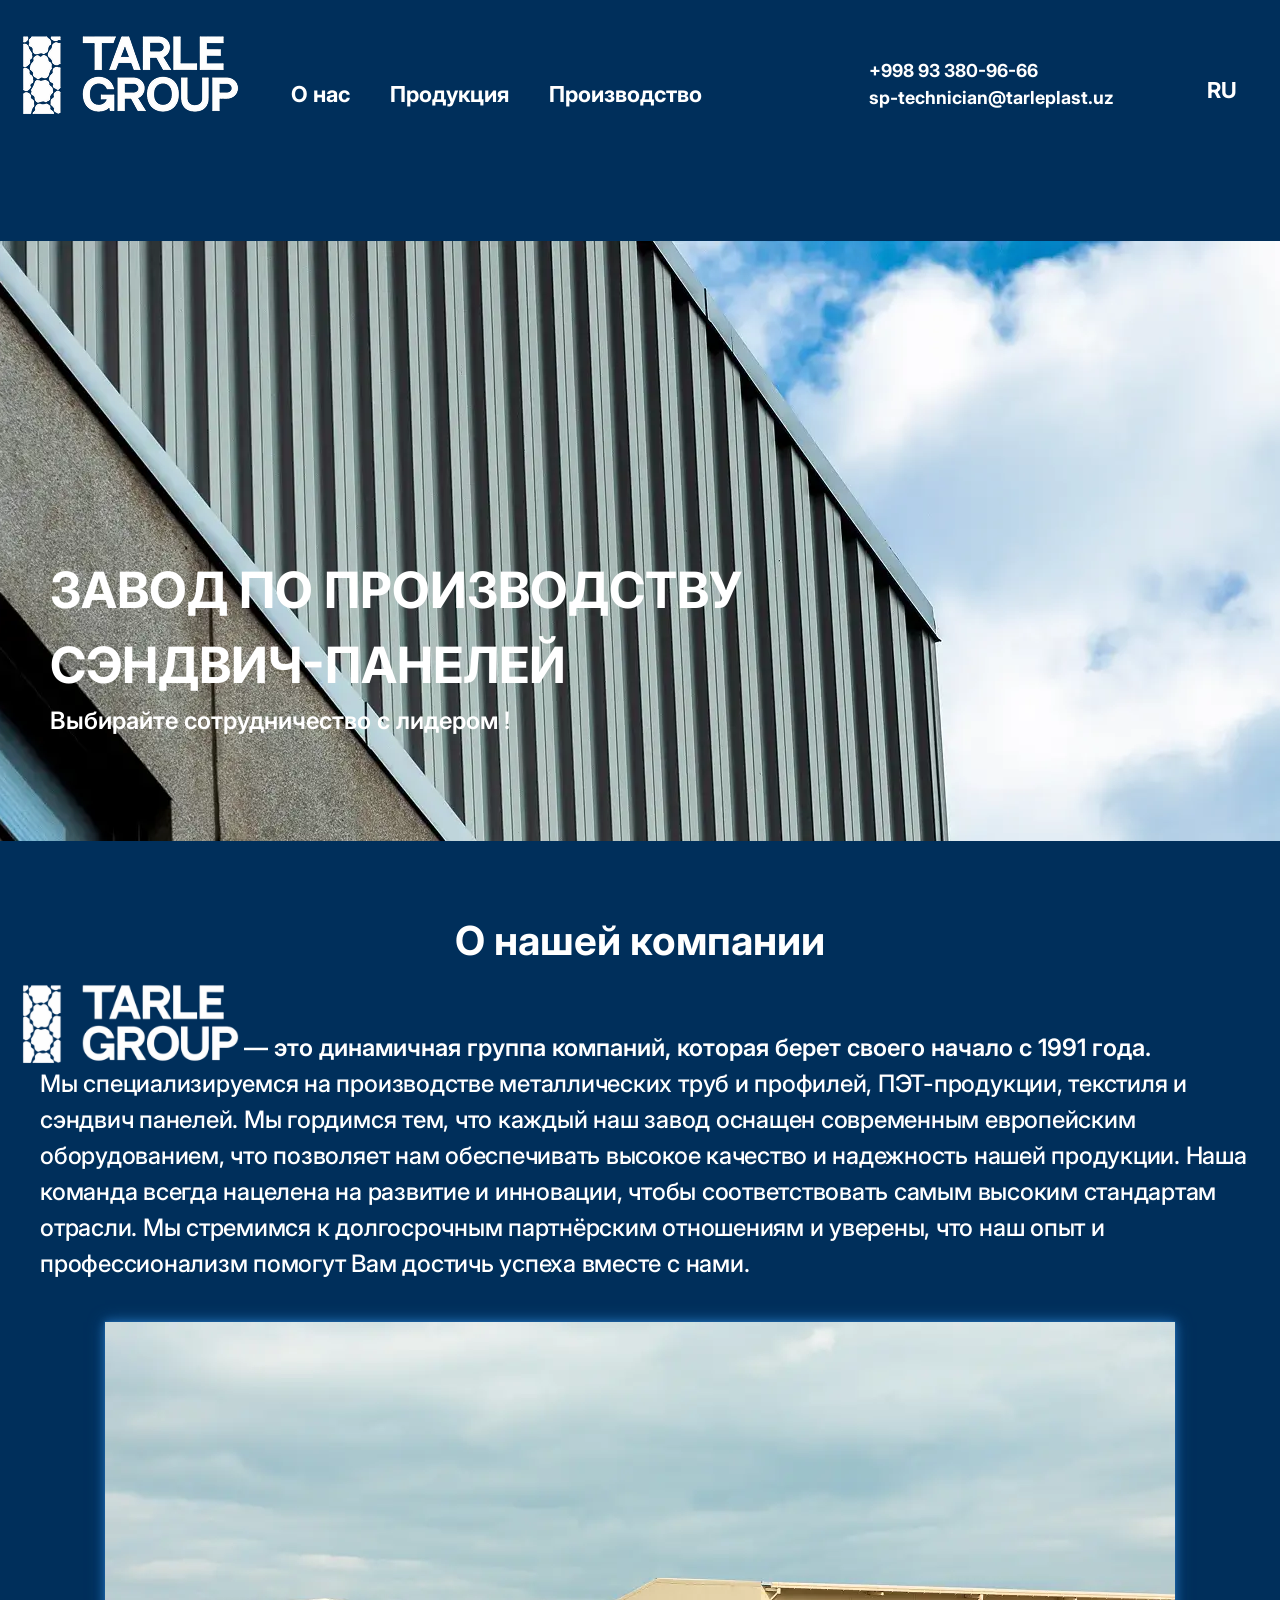
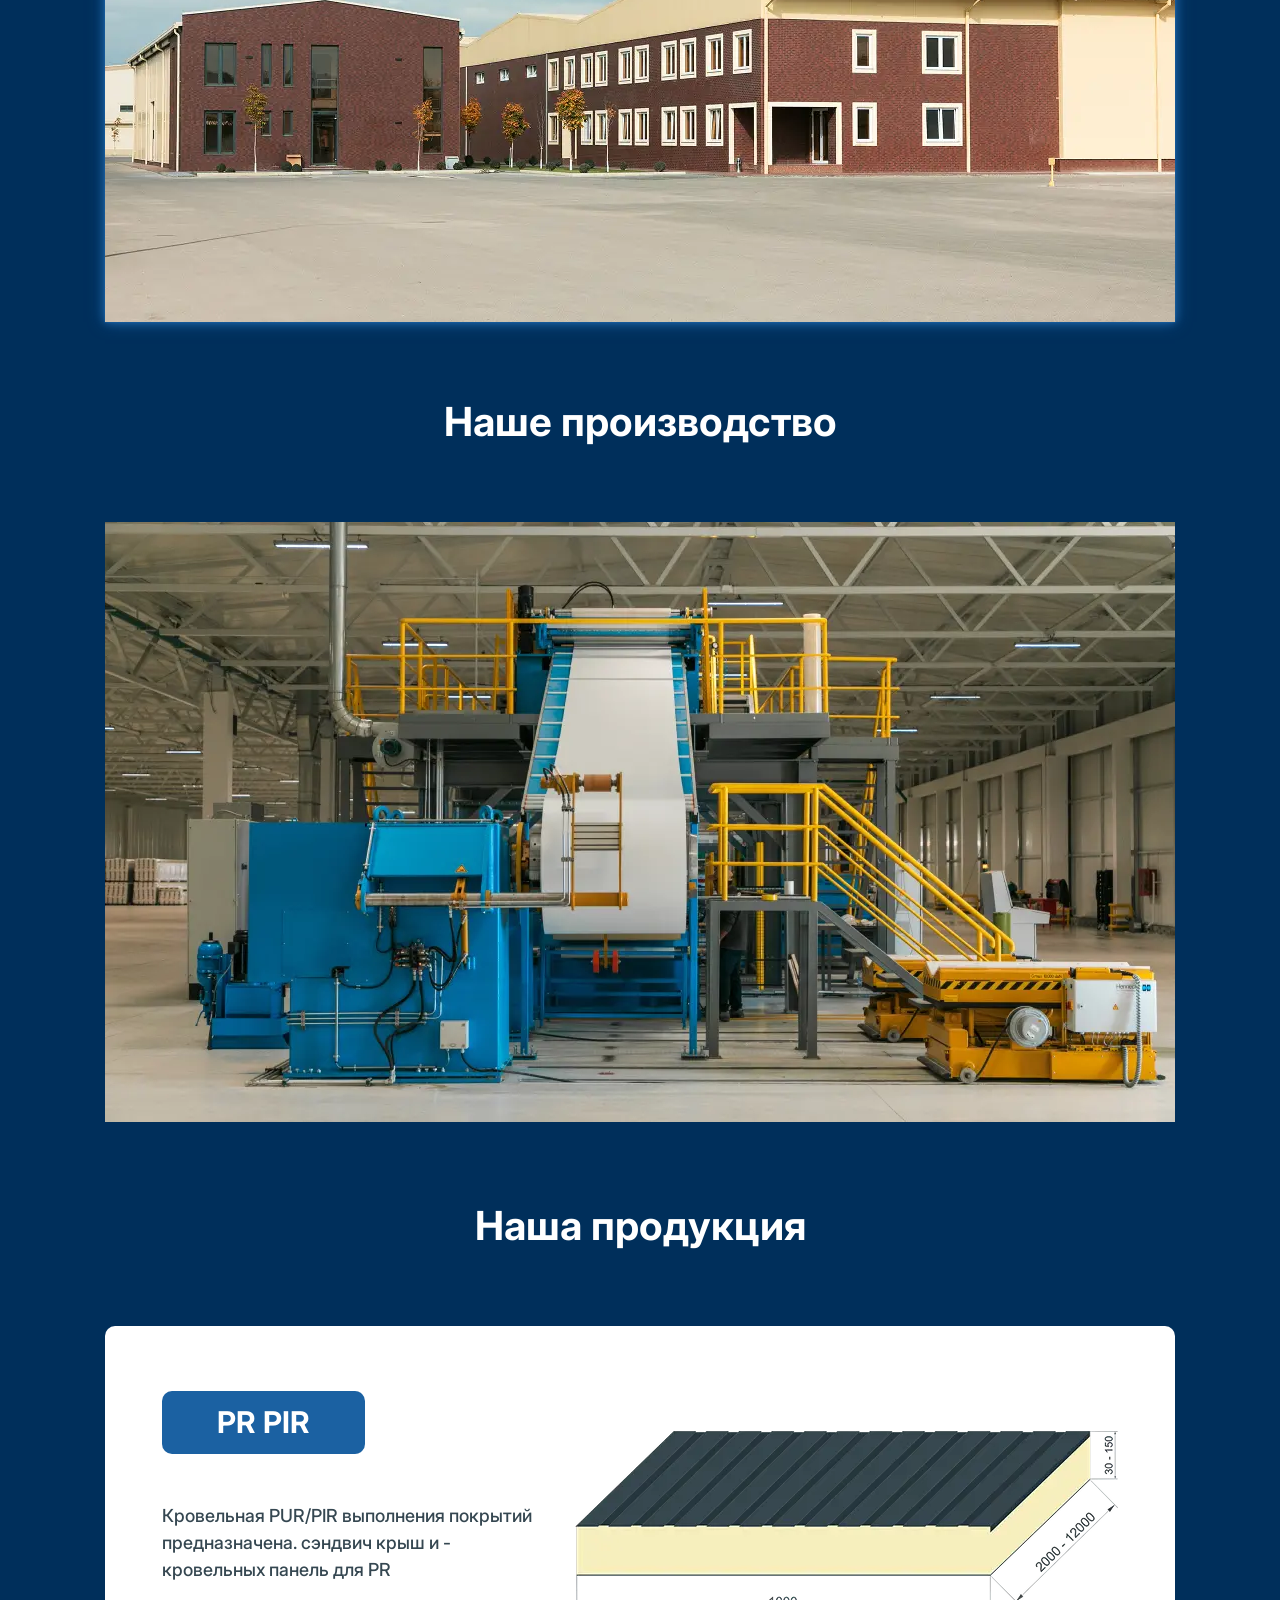
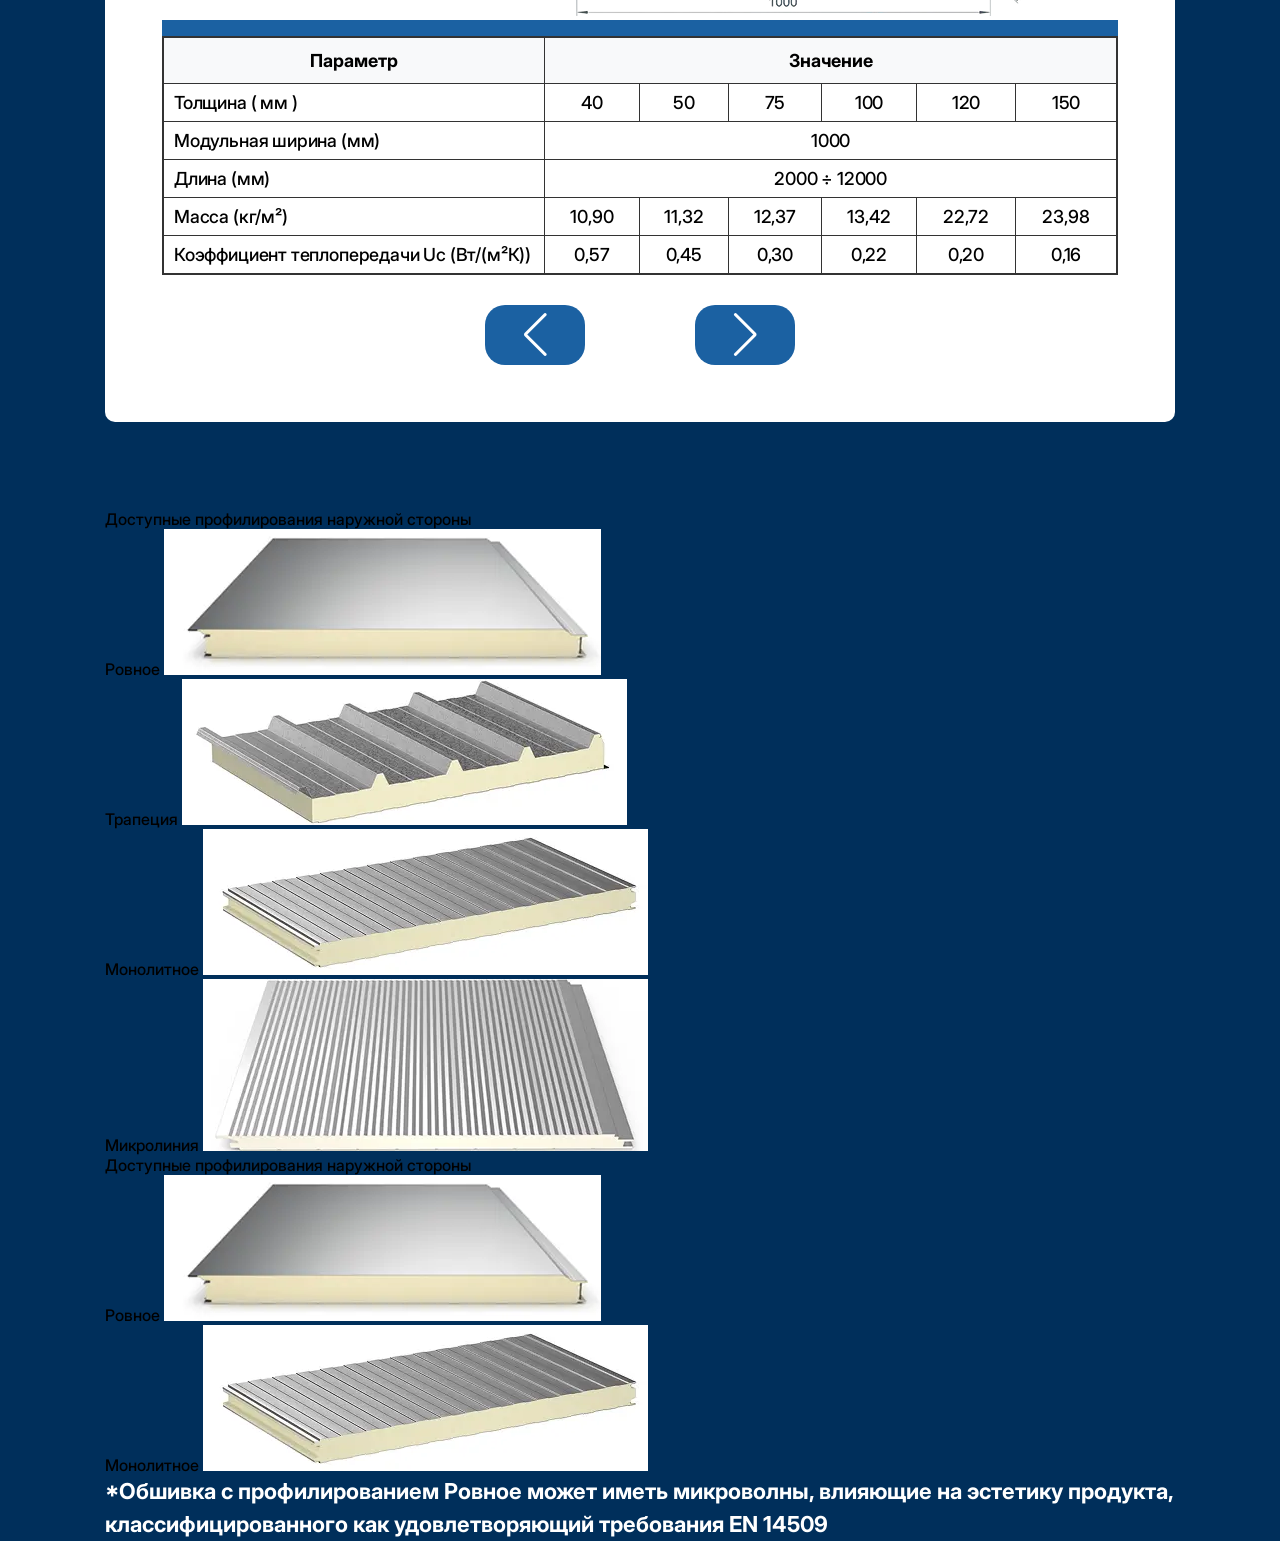
==== commit 128cb090: "настроил доконца слайдер и добавил вёрстку следующего блока" ====
--- a/index.dev.html
+++ b/index.dev.html
@@ -164,8 +164,12 @@
                     <th class="products__table_heading">Параметр</th>
                     <th class="products__table_heading" colspan="6">Значение</th>
                   </tr>
-                  <tr class="products__table_row">
-                    <td class=" ">Толщина ( мм )</td>
+
+                </thead>
+                <tbody>
+
+                  <tr class="products__table_row">
+                    <td class="products__table_cell">Толщина ( мм )</td>
                     <td class="products__table_cell">40</td>
                     <td class="products__table_cell">50</td>
                     <td class="products__table_cell">75</td>
@@ -173,9 +177,17 @@
                     <td class="products__table_cell">120</td>
                     <td class="products__table_cell">150</td>
                   </tr>
-                </thead>
-
-                <tbody>
+
+                  <tr class="products__table_row">
+                    <td class="products__table_cell">Модульная ширина (мм)</td>
+                    <td class="products__table_cell" colspan="6">1000</td>
+                  </tr>
+
+                  <tr class="products__table_row">
+                    <td class="products__table_cell">Длина (мм)</td>
+                    <td class="products__table_cell" colspan="6">2000 ÷ 12000</td>
+                  </tr>
+
                   <tr class="products__table_row">
                     <td class="products__table_cell">Масса (кг/м²)</td>
                     <td class="products__table_cell">10,90</td>
@@ -196,17 +208,13 @@
                     <td class="products__table_cell">0,16</td>
                   </tr>
 
-                  <tr class="products__table_row">
-                    <td class="products__table_cell">Модульная ширина (мм)</td>
-                    <td class="products__table_cell" colspan="6">1000</td>
-                  </tr>
-
-                  <tr class="products__table_row">
-                    <td class="products__table_cell">Длина (мм)</td>
-                    <td class="products__table_cell" colspan="6">2000 ÷ 12000</td>
-                  </tr>
                 </tbody>
               </table>
+
+              <div class="swiper__btns">
+                <div class="swiper-button-prev"></div>
+                <div class="swiper-button-next"></div>
+              </div>
             </div>
           </div>
           <div class="swiper-slide">
@@ -229,8 +237,13 @@
                     <th class="products__table_heading">Параметр</th>
                     <th class="products__table_heading" colspan="6">Значение</th>
                   </tr>
-                  <tr class="products__table_row">
-                    <td class=" ">Толщина ( мм )</td>
+
+                </thead>
+
+                <tbody>
+
+                  <tr class="products__table_row">
+                    <td class="products__table_cell">Толщина ( мм )</td>
                     <td class="products__table_cell">40</td>
                     <td class="products__table_cell">50</td>
                     <td class="products__table_cell">75</td>
@@ -238,9 +251,17 @@
                     <td class="products__table_cell">120</td>
                     <td class="products__table_cell">150</td>
                   </tr>
-                </thead>
-
-                <tbody>
+
+                  <tr class="products__table_row">
+                    <td class="products__table_cell">Модульная ширина (мм)</td>
+                    <td class="products__table_cell" colspan="6">1000</td>
+                  </tr>
+
+                  <tr class="products__table_row">
+                    <td class="products__table_cell">Длина (мм)</td>
+                    <td class="products__table_cell" colspan="6">2000 ÷ 12000</td>
+                  </tr>
+
                   <tr class="products__table_row">
                     <td class="products__table_cell">Масса (кг/м²)</td>
                     <td class="products__table_cell">10,90</td>
@@ -261,30 +282,28 @@
                     <td class="products__table_cell">0,15</td>
                   </tr>
 
-                  <tr class="products__table_row">
-                    <td class="products__table_cell">Модульная ширина (мм)</td>
-                    <td class="products__table_cell" colspan="6">1000</td>
-                  </tr>
-
-                  <tr class="products__table_row">
-                    <td class="products__table_cell">Длина (мм)</td>
-                    <td class="products__table_cell" colspan="6">2000 ÷ 12000</td>
-                  </tr>
+
+
+
                 </tbody>
               </table>
+              <div class="swiper__btns">
+                <div class="swiper-button-prev"></div>
+                <div class="swiper-button-next"></div>
+              </div>
             </div>
           </div>
           <div class="swiper-slide">
             <div class="products__items">
               <div class="products__header">
                 <div class="products__header_left">
-                  <h3 class="products__header_title title">PR PIR</h3>
-                  <p class="products__header_text">Кровельная PUR/PIR выполнения покрытий предназначена. сэндвич крыш и
-                    -
-                    кровельных панель для PR</p>
+                  <h3 class="products__header_title title">HF - PUR </h3>
+                  <p class="products__header_text">Стеновая креплением изготовления перегородок каркасной сэндвич
+                    конструкции WP - PIR на наружных одно - панель - предназначена или . стен с
+                    многопролетной видимым и внутренних </p>
                 </div>
                 <div class="products__header_right">
-                  <img src="./images/sandwich-panel-tarle-group-uzbekistan-1.webp" alt="">
+                  <img src="./images/sandwich-panel-tarle-group-uzbekistan-2.webp" alt="">
                 </div>
               </div>
 
@@ -295,36 +314,17 @@
                     <th class="products__table_heading">Параметр</th>
                     <th class="products__table_heading" colspan="6">Значение</th>
                   </tr>
-                  <tr class="products__table_row">
-                    <td class=" ">Толщина ( мм )</td>
+
+                </thead>
+
+                <tbody>
+
+                  <tr class="products__table_row">
+                    <td class="products__table_cell">Толщина ( мм )</td>
                     <td class="products__table_cell">40</td>
-                    <td class="products__table_cell">50</td>
-                    <td class="products__table_cell">75</td>
+                    <td class="products__table_cell">60</td>
                     <td class="products__table_cell">100</td>
-                    <td class="products__table_cell">120</td>
-                    <td class="products__table_cell">150</td>
-                  </tr>
-                </thead>
-
-                <tbody>
-                  <tr class="products__table_row">
-                    <td class="products__table_cell">Масса (кг/м²)</td>
-                    <td class="products__table_cell">10,90</td>
-                    <td class="products__table_cell">11,32</td>
-                    <td class="products__table_cell">12,37</td>
-                    <td class="products__table_cell">13,42</td>
-                    <td class="products__table_cell">22,72</td>
-                    <td class="products__table_cell">23,98</td>
-                  </tr>
-
-                  <tr class="products__table_row">
-                    <td class="products__table_cell">Коэффициент теплопередачи Uc (Вт/(м²К))</td>
-                    <td class="products__table_cell">0,57</td>
-                    <td class="products__table_cell">0,45</td>
-                    <td class="products__table_cell">0,30</td>
-                    <td class="products__table_cell">0,22</td>
-                    <td class="products__table_cell">0,20</td>
-                    <td class="products__table_cell">0,16</td>
+                    <td class="products__table_cell">до 200</td>
                   </tr>
 
                   <tr class="products__table_row">
@@ -336,21 +336,43 @@
                     <td class="products__table_cell">Длина (мм)</td>
                     <td class="products__table_cell" colspan="6">2000 ÷ 12000</td>
                   </tr>
+
+                  <tr class="products__table_row">
+                    <td class="products__table_cell">Масса (кг/м²)</td>
+                    <td class="products__table_cell">10.89</td>
+                    <td class="products__table_cell">11.29</td>
+                    <td class="products__table_cell">11.89</td>
+                    <td class="products__table_cell">17.35</td>
+                  </tr>
+
+                  <tr class="products__table_row">
+                    <td class="products__table_cell">Коэффициент теплопередачи Uc (Вт/(м²К))</td>
+                    <td class="products__table_cell">0,44</td>
+                    <td class="products__table_cell">0,37</td>
+                    <td class="products__table_cell">0,29</td>
+                    <td class="products__table_cell">0,11</td>
+                  </tr>
+
                 </tbody>
               </table>
+
+              <div class="swiper__btns">
+                <div class="swiper-button-prev"></div>
+                <div class="swiper-button-next"></div>
+              </div>
             </div>
           </div>
           <div class="swiper-slide">
             <div class="products__items">
               <div class="products__header">
                 <div class="products__header_left">
-                  <h3 class="products__header_title title">PR PIR</h3>
-                  <p class="products__header_text">Кровельная PUR/PIR выполнения покрытий предназначена. сэндвич крыш и
-                    -
-                    кровельных панель для PR</p>
+                  <h3 class="products__header_title title">WP PUR - A</h3>
+                  <p class="products__header_text">Стеновая креплением изготовления перегородок каркасной сэндвич
+                    конструкции WP - PIR на наружных одно - панель - предназначена или . стен с многопролетной видимым и
+                    внутренних для</p>
                 </div>
                 <div class="products__header_right">
-                  <img src="./images/sandwich-panel-tarle-group-uzbekistan-1.webp" alt="">
+                  <img src="./images/sandwich-panel-tarle-group-uzbekistan-3.webp" alt="">
                 </div>
               </div>
 
@@ -361,62 +383,68 @@
                     <th class="products__table_heading">Параметр</th>
                     <th class="products__table_heading" colspan="6">Значение</th>
                   </tr>
-                  <tr class="products__table_row">
-                    <td class=" ">Толщина ( мм )</td>
+
+                </thead>
+
+                <tbody>
+                  <tr class="products__table_row">
+                    <td class="products__table_cell">Толщина ( мм )</td>
                     <td class="products__table_cell">40</td>
-                    <td class="products__table_cell">50</td>
-                    <td class="products__table_cell">75</td>
+                    <td class="products__table_cell">60</td>
+                    <td class="products__table_cell">80</td>
                     <td class="products__table_cell">100</td>
-                    <td class="products__table_cell">120</td>
-                    <td class="products__table_cell">150</td>
-                  </tr>
-                </thead>
-
-                <tbody>
-                  <tr class="products__table_row">
-                    <td class="products__table_cell">Масса (кг/м²)</td>
-                    <td class="products__table_cell">10,90</td>
-                    <td class="products__table_cell">11,32</td>
-                    <td class="products__table_cell">12,37</td>
-                    <td class="products__table_cell">13,42</td>
-                    <td class="products__table_cell">22,72</td>
-                    <td class="products__table_cell">23,98</td>
-                  </tr>
-
-                  <tr class="products__table_row">
-                    <td class="products__table_cell">Коэффициент теплопередачи Uc (Вт/(м²К))</td>
-                    <td class="products__table_cell">0,57</td>
-                    <td class="products__table_cell">0,45</td>
-                    <td class="products__table_cell">0,30</td>
-                    <td class="products__table_cell">0,22</td>
-                    <td class="products__table_cell">0,20</td>
-                    <td class="products__table_cell">0,16</td>
+                    <td class="products__table_cell">до 200</td>
                   </tr>
 
                   <tr class="products__table_row">
                     <td class="products__table_cell">Модульная ширина (мм)</td>
-                    <td class="products__table_cell" colspan="6">1000</td>
+                    <td class="products__table_cell" colspan="6">1000 ( дополнительно 1100)</td>
                   </tr>
 
                   <tr class="products__table_row">
                     <td class="products__table_cell">Длина (мм)</td>
                     <td class="products__table_cell" colspan="6">2000 ÷ 12000</td>
                   </tr>
+
+                  <tr class="products__table_row">
+                    <td class="products__table_cell">Масса (кг/м²)</td>
+                    <td class="products__table_cell">10.02</td>
+                    <td class="products__table_cell">10.82</td>
+                    <td class="products__table_cell">11.62</td>
+                    <td class="products__table_cell">12.42</td>
+                    <td class="products__table_cell">16.88</td>
+                  </tr>
+
+                  <tr class="products__table_row">
+                    <td class="products__table_cell">Коэффициент теплопередачи Uc (Вт/(м²К))</td>
+                    <td class="products__table_cell">0,55</td>
+                    <td class="products__table_cell">0,37</td>
+                    <td class="products__table_cell">0,27</td>
+                    <td class="products__table_cell">0,22</td>
+                    <td class="products__table_cell">0,11</td>
+                  </tr>
+
+
                 </tbody>
               </table>
+
+              <div class="swiper__btns">
+                <div class="swiper-button-prev"></div>
+                <div class="swiper-button-next"></div>
+              </div>
             </div>
           </div>
           <div class="swiper-slide">
             <div class="products__items">
               <div class="products__header">
                 <div class="products__header_left">
-                  <h3 class="products__header_title title">PR PIR</h3>
-                  <p class="products__header_text">Кровельная PUR/PIR выполнения покрытий предназначена. сэндвич крыш и
-                    -
-                    кровельных панель для PR</p>
+                  <h3 class="products__header_title title">WP PIR - A</h3>
+                  <p class="products__header_text">Стеновая креплением изготовления перегородок каркасной сэндвич
+                    конструкции WP - PIR на наружных одно - панель - предназначена или . стен с многопролетной видимым и
+                    внутренних для</p>
                 </div>
                 <div class="products__header_right">
-                  <img src="./images/sandwich-panel-tarle-group-uzbekistan-1.webp" alt="">
+                  <img src="./images/sandwich-panel-tarle-group-uzbekistan-3.webp" alt="">
                 </div>
               </div>
 
@@ -427,62 +455,68 @@
                     <th class="products__table_heading">Параметр</th>
                     <th class="products__table_heading" colspan="6">Значение</th>
                   </tr>
-                  <tr class="products__table_row">
-                    <td class=" ">Толщина ( мм )</td>
+
+                </thead>
+
+                <tbody>
+                  <tr class="products__table_row">
+                    <td class="products__table_cell">Толщина ( мм )</td>
                     <td class="products__table_cell">40</td>
-                    <td class="products__table_cell">50</td>
-                    <td class="products__table_cell">75</td>
+                    <td class="products__table_cell">60</td>
+                    <td class="products__table_cell">80</td>
                     <td class="products__table_cell">100</td>
-                    <td class="products__table_cell">120</td>
-                    <td class="products__table_cell">150</td>
-                  </tr>
-                </thead>
-
-                <tbody>
-                  <tr class="products__table_row">
-                    <td class="products__table_cell">Масса (кг/м²)</td>
-                    <td class="products__table_cell">10,90</td>
-                    <td class="products__table_cell">11,32</td>
-                    <td class="products__table_cell">12,37</td>
-                    <td class="products__table_cell">13,42</td>
-                    <td class="products__table_cell">22,72</td>
-                    <td class="products__table_cell">23,98</td>
-                  </tr>
-
-                  <tr class="products__table_row">
-                    <td class="products__table_cell">Коэффициент теплопередачи Uc (Вт/(м²К))</td>
-                    <td class="products__table_cell">0,57</td>
-                    <td class="products__table_cell">0,45</td>
-                    <td class="products__table_cell">0,30</td>
-                    <td class="products__table_cell">0,22</td>
-                    <td class="products__table_cell">0,20</td>
-                    <td class="products__table_cell">0,16</td>
+                    <td class="products__table_cell">до 200</td>
                   </tr>
 
                   <tr class="products__table_row">
                     <td class="products__table_cell">Модульная ширина (мм)</td>
-                    <td class="products__table_cell" colspan="6">1000</td>
+                    <td class="products__table_cell" colspan="6">1000 ( дополнительно 1100)</td>
                   </tr>
 
                   <tr class="products__table_row">
                     <td class="products__table_cell">Длина (мм)</td>
                     <td class="products__table_cell" colspan="6">2000 ÷ 12000</td>
                   </tr>
+
+                  <tr class="products__table_row">
+                    <td class="products__table_cell">Масса (кг/м²)</td>
+                    <td class="products__table_cell">10.1</td>
+                    <td class="products__table_cell">10.94</td>
+                    <td class="products__table_cell">11.78</td>
+                    <td class="products__table_cell">12.62</td>
+                    <td class="products__table_cell">16.88</td>
+                  </tr>
+
+                  <tr class="products__table_row">
+                    <td class="products__table_cell">Коэффициент теплопередачи Uc (Вт/(м²К))</td>
+                    <td class="products__table_cell">0,55</td>
+                    <td class="products__table_cell">0,37</td>
+                    <td class="products__table_cell">0,27</td>
+                    <td class="products__table_cell">0,22</td>
+                    <td class="products__table_cell">0,11</td>
+                  </tr>
+
+
                 </tbody>
               </table>
+
+              <div class="swiper__btns">
+                <div class="swiper-button-prev"></div>
+                <div class="swiper-button-next"></div>
+              </div>
             </div>
           </div>
           <div class="swiper-slide">
             <div class="products__items">
               <div class="products__header">
                 <div class="products__header_left">
-                  <h3 class="products__header_title title">PR PIR</h3>
-                  <p class="products__header_text">Кровельная PUR/PIR выполнения покрытий предназначена. сэндвич крыш и
-                    -
-                    кровельных панель для PR</p>
+                  <h3 class="products__header_title title">HF - PIR </h3>
+                  <p class="products__header_text">Стеновая креплением изготовления перегородок каркасной сэндвич
+                    конструкции WP - PIR на наружных одно - панель - предназначена или . стен с многопролетной видимым и
+                    внутренних для</p>
                 </div>
                 <div class="products__header_right">
-                  <img src="./images/sandwich-panel-tarle-group-uzbekistan-1.webp" alt="">
+                  <img src="./images/sandwich-panel-tarle-group-uzbekistan-2.webp" alt="">
                 </div>
               </div>
 
@@ -493,56 +527,99 @@
                     <th class="products__table_heading">Параметр</th>
                     <th class="products__table_heading" colspan="6">Значение</th>
                   </tr>
-                  <tr class="products__table_row">
-                    <td class=" ">Толщина ( мм )</td>
-                    <td class="products__table_cell">40</td>
+
+                </thead>
+
+                <tbody>
+                  <tr class="products__table_row">
+                    <td class="products__table_cell">Толщина ( мм )</td>
                     <td class="products__table_cell">50</td>
+                    <td class="products__table_cell">60</td>
                     <td class="products__table_cell">75</td>
-                    <td class="products__table_cell">100</td>
-                    <td class="products__table_cell">120</td>
-                    <td class="products__table_cell">150</td>
-                  </tr>
-                </thead>
-
-                <tbody>
-                  <tr class="products__table_row">
-                    <td class="products__table_cell">Масса (кг/м²)</td>
-                    <td class="products__table_cell">10,90</td>
-                    <td class="products__table_cell">11,32</td>
-                    <td class="products__table_cell">12,37</td>
-                    <td class="products__table_cell">13,42</td>
-                    <td class="products__table_cell">22,72</td>
-                    <td class="products__table_cell">23,98</td>
-                  </tr>
-
-                  <tr class="products__table_row">
-                    <td class="products__table_cell">Коэффициент теплопередачи Uc (Вт/(м²К))</td>
-                    <td class="products__table_cell">0,57</td>
-                    <td class="products__table_cell">0,45</td>
-                    <td class="products__table_cell">0,30</td>
-                    <td class="products__table_cell">0,22</td>
-                    <td class="products__table_cell">0,20</td>
-                    <td class="products__table_cell">0,16</td>
+                    <td class="products__table_cell">до 200</td>
                   </tr>
 
                   <tr class="products__table_row">
                     <td class="products__table_cell">Модульная ширина (мм)</td>
-                    <td class="products__table_cell" colspan="6">1000</td>
+                    <td class="products__table_cell" colspan="6">1000 </td>
                   </tr>
 
                   <tr class="products__table_row">
                     <td class="products__table_cell">Длина (мм)</td>
                     <td class="products__table_cell" colspan="6">2000 ÷ 12000</td>
                   </tr>
+
+                  <tr class="products__table_row">
+                    <td class="products__table_cell">Масса (кг/м²)</td>
+                    <td class="products__table_cell">10.99</td>
+                    <td class="products__table_cell">11.41</td>
+                    <td class="products__table_cell">12.04</td>
+                    <td class="products__table_cell">17.35</td>
+                  </tr>
+
+                  <tr class="products__table_row">
+                    <td class="products__table_cell">Коэффициент теплопередачи Uc (Вт/(м²К))</td>
+                    <td class="products__table_cell">0,44</td>
+                    <td class="products__table_cell">0,37</td>
+                    <td class="products__table_cell">0,29</td>
+                    <td class="products__table_cell">0,11</td>
+                  </tr>
+
+
                 </tbody>
               </table>
-            </div>
-          </div>
-
+
+              <div class="swiper__btns">
+                <div class="swiper-button-prev"></div>
+                <div class="swiper-button-next"></div>
+              </div>
+            </div>
+          </div>
 
         </div>
       </div>
 
+    </section>
+
+    <section class="profiles container-secondary">
+      <h2 class="profiles__title">Доступные профилирования наружной стороны</h2>
+      <ul class="profiles__list">
+        <li class="profiles__item">
+          <span class="profiles__label">Ровное</span>
+          <img src="./images/smooth-exterior-profile-sandwich-panel-tarle-group.webp" alt="Ровное"
+            class="profiles__image">
+        </li>
+        <li class="profiles__item">
+          <span class="profiles__label">Трапеция</span>
+          <img src="./images/trapezoidal-exterior-profile-sandwich-panel-tarle-group.webp" alt=""
+            class="profiles__image">
+        </li>
+        <li class="profiles__item">
+          <span class="profiles__label">Монолитное</span>
+          <img src="./images/monolithic-exterior-profile-sandwich-panel-tarle-group.webp" alt=""
+            class="profiles__image">
+        </li>
+        <li class="profiles__item">
+          <span class="profiles__label">Микролиния</span>
+          <img src="./images/microline-exterior-profile-sandwich-panel-tarle-group.webp" alt="" class="profiles__image">
+        </li>
+      </ul>
+      <h2 class="profiles__title">Доступные профилирования наружной стороны</h2>
+
+      <ul class="profiles__list">
+        <li class="profiles__item">
+          <span class="profiles__label">Ровное</span>
+          <img src="./images/smooth-exterior-profile-sandwich-panel-tarle-group.webp" alt="Ровное"
+            class="profiles__image">
+        </li>
+        <li class="profiles__item">
+          <span class="profiles__label">Монолитное</span>
+          <img src="./images/monolithic-exterior-profile-sandwich-panel-tarle-group.webp" alt=""
+            class="profiles__image">
+        </li>
+      </ul>
+
+      <p class="profiles__text link">*Обшивка с профилированием  Ровное может иметь микроволны, влияющие на эстетику продукта, классифицированного как удовлетворяющий требования EN 14509 </p>
     </section>
 
 
--- a/css/style.css
+++ b/css/style.css
@@ -784,6 +784,7 @@
   border-radius: var(--bRadius);
   background: var(--white);
   padding: 65px 57px 147px;
+  position: relative;
 }
 
 .products__header {
@@ -824,7 +825,6 @@
 .products__table {
   width: 100%;
   border-collapse: collapse;
-  table-layout: fixed;
   font-size: 13px;
   border: 2px solid #333;
 }
@@ -857,12 +857,10 @@
 
 .products__table_row .products__table_cell:first-child {
   text-align: left;
-  font-size: 16px;
-}
-
-/* Ячейки данных */
+}
+
 .products__table_cell {
-  padding: 10px 15px;
+  padding: 5px 10px;
   border: 1px solid #333;
   text-align: center;
   color: #000;
@@ -870,6 +868,7 @@
   font-weight: 500;
   font-size: 18px;
   line-height: 150%;
+  letter-spacing: -0.01em;
 }
 
 .products__table_cell--param {
@@ -887,80 +886,48 @@
   background: #e0f2fe;
 }
 
-.thickness-value {
-  padding: 12px 8px;
-  border-right: 1px solid #333;
-  text-align: center;
-  font-size: 13px;
-  font-weight: 600;
+.profiles {
+  
+}
+
+.profiles__title {}
+
+.profiles__list {}
+
+.profiles__item {}
+
+.profiles__label {}
+
+.profiles__image {}
+
+.profiles__text {}
+
+.link {}
+
+
+
+
+.swiper__btns {
+  display: flex;
+  flex-direction: row-reverse;
+  position: absolute;
+  left: 50%;
+  transform: translate(-50%);
+  width: 330px;
+  height: 60px !important;
+  bottom: 65px;
+}
+
+
+.swiper-button-next,
+.swiper-button-prev {
+  width: 100px !important;
+  height: 100%;
   display: flex;
   align-items: center;
   justify-content: center;
-  background: #f8f9fa;
-}
-
-.thickness-value:last-child {
-  border-right: none;
-}
-
-/* Ячейки с данными по колонкам */
-.data-grid {
-  display: grid;
-  grid-template-columns: repeat(6, 1fr);
-  gap: 0;
-  height: 100%;
-}
-
-.data-cell {
-  padding: 10px 8px;
-  border-right: 1px solid #333;
-  text-align: center;
-  font-size: 13px;
-  display: flex;
-  align-items: center;
-  justify-content: center;
-  min-height: 35px;
-}
-
-.data-cell:last-child {
-  border-right: none;
-}
-
-/* Ячейки с одним значением */
-.single-value {
-  text-align: center;
-  font-size: 13px;
-  padding: 10px 15px;
-  font-weight: 500;
-}
-
-
-
-
-
-
-
-
-
-.swiper-button-next,
-.swiper-button-prev {
-  width: 90px !important;
-  height: 90px !important;
-  display: -webkit-box;
-  display: -ms-flexbox;
-  display: flex;
-  -webkit-box-align: center;
-  -ms-flex-align: center;
-  align-items: center;
-  -webkit-box-pack: center;
-  -ms-flex-pack: center;
-  justify-content: center;
-  border-radius: 50%;
-  border: 4px solid var(--mainColor);
-  top: 50% !important;
-  -webkit-transform: translateY(-27%);
-  -ms-transform: translateY(-27%);
-  transform: translateY(-27%)
+  background: var(--mainColor);
+  border-radius: 20px;
 }
 
 .partners {
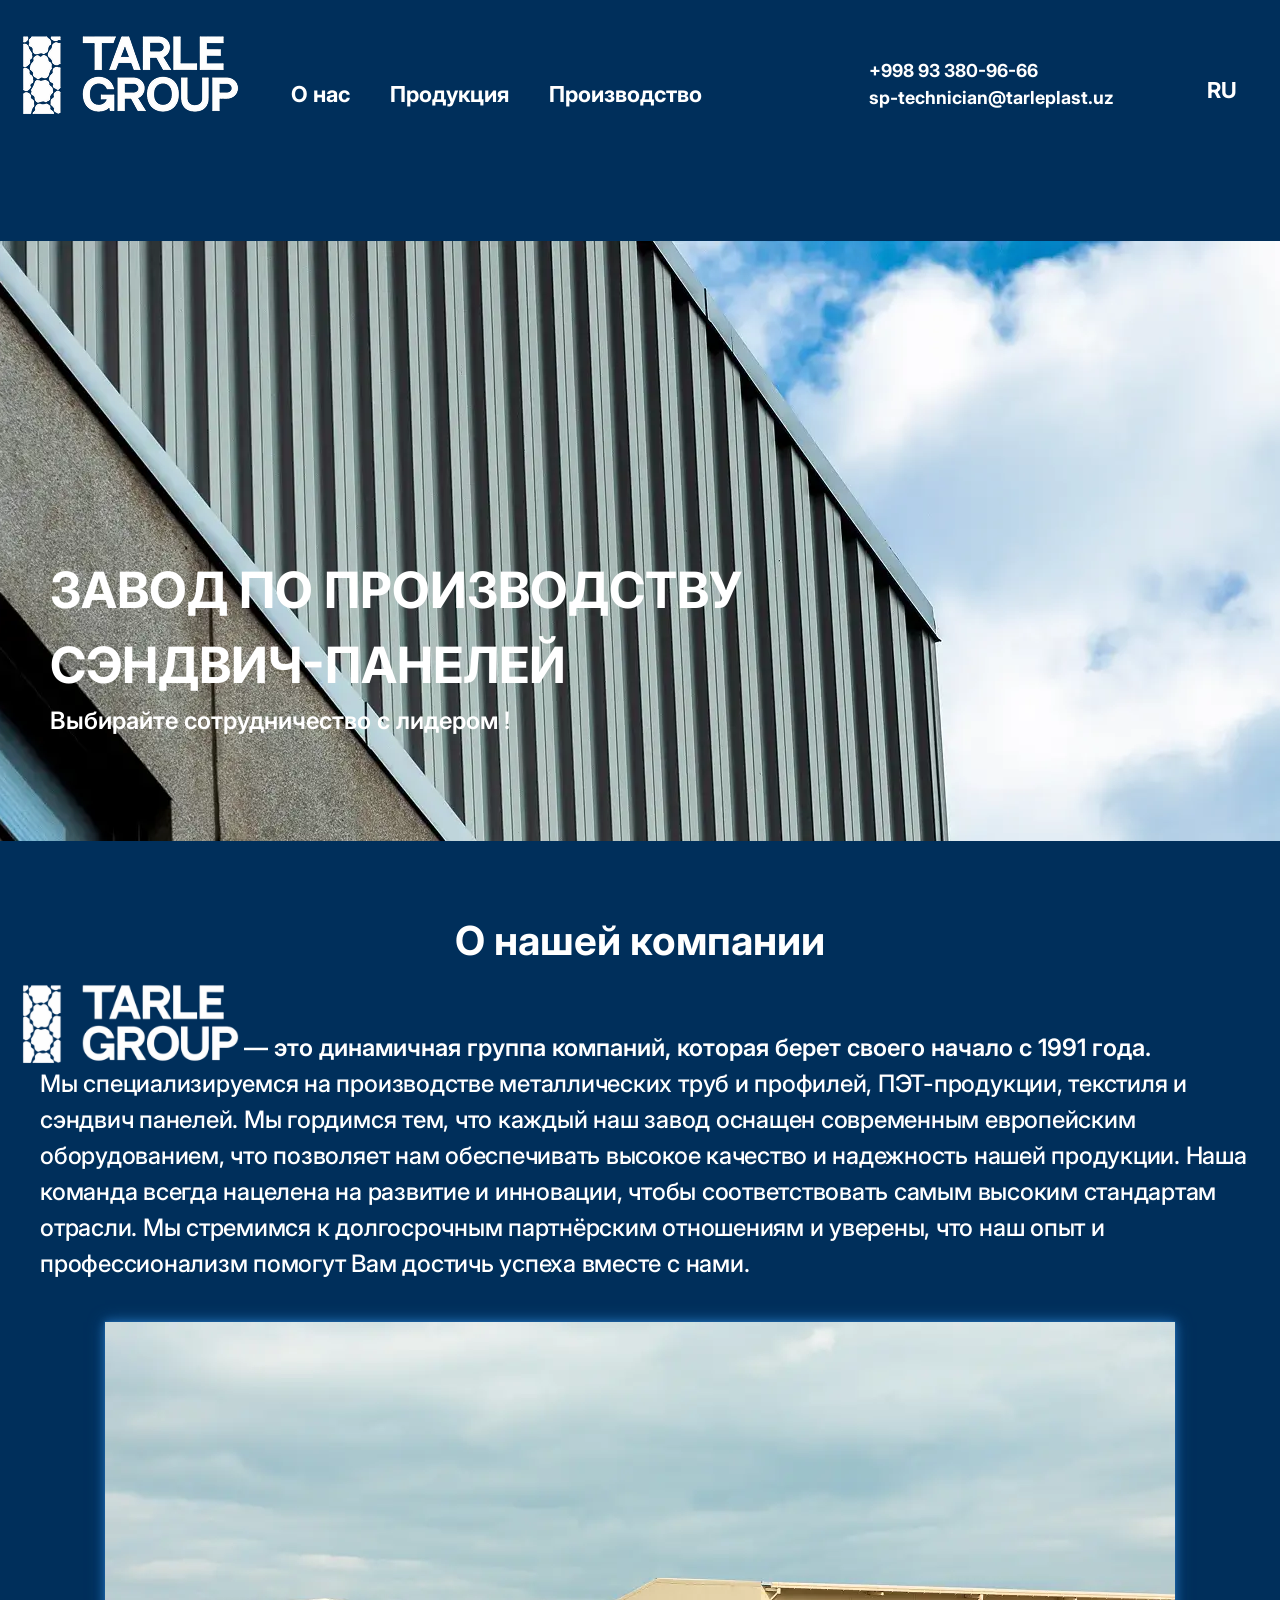
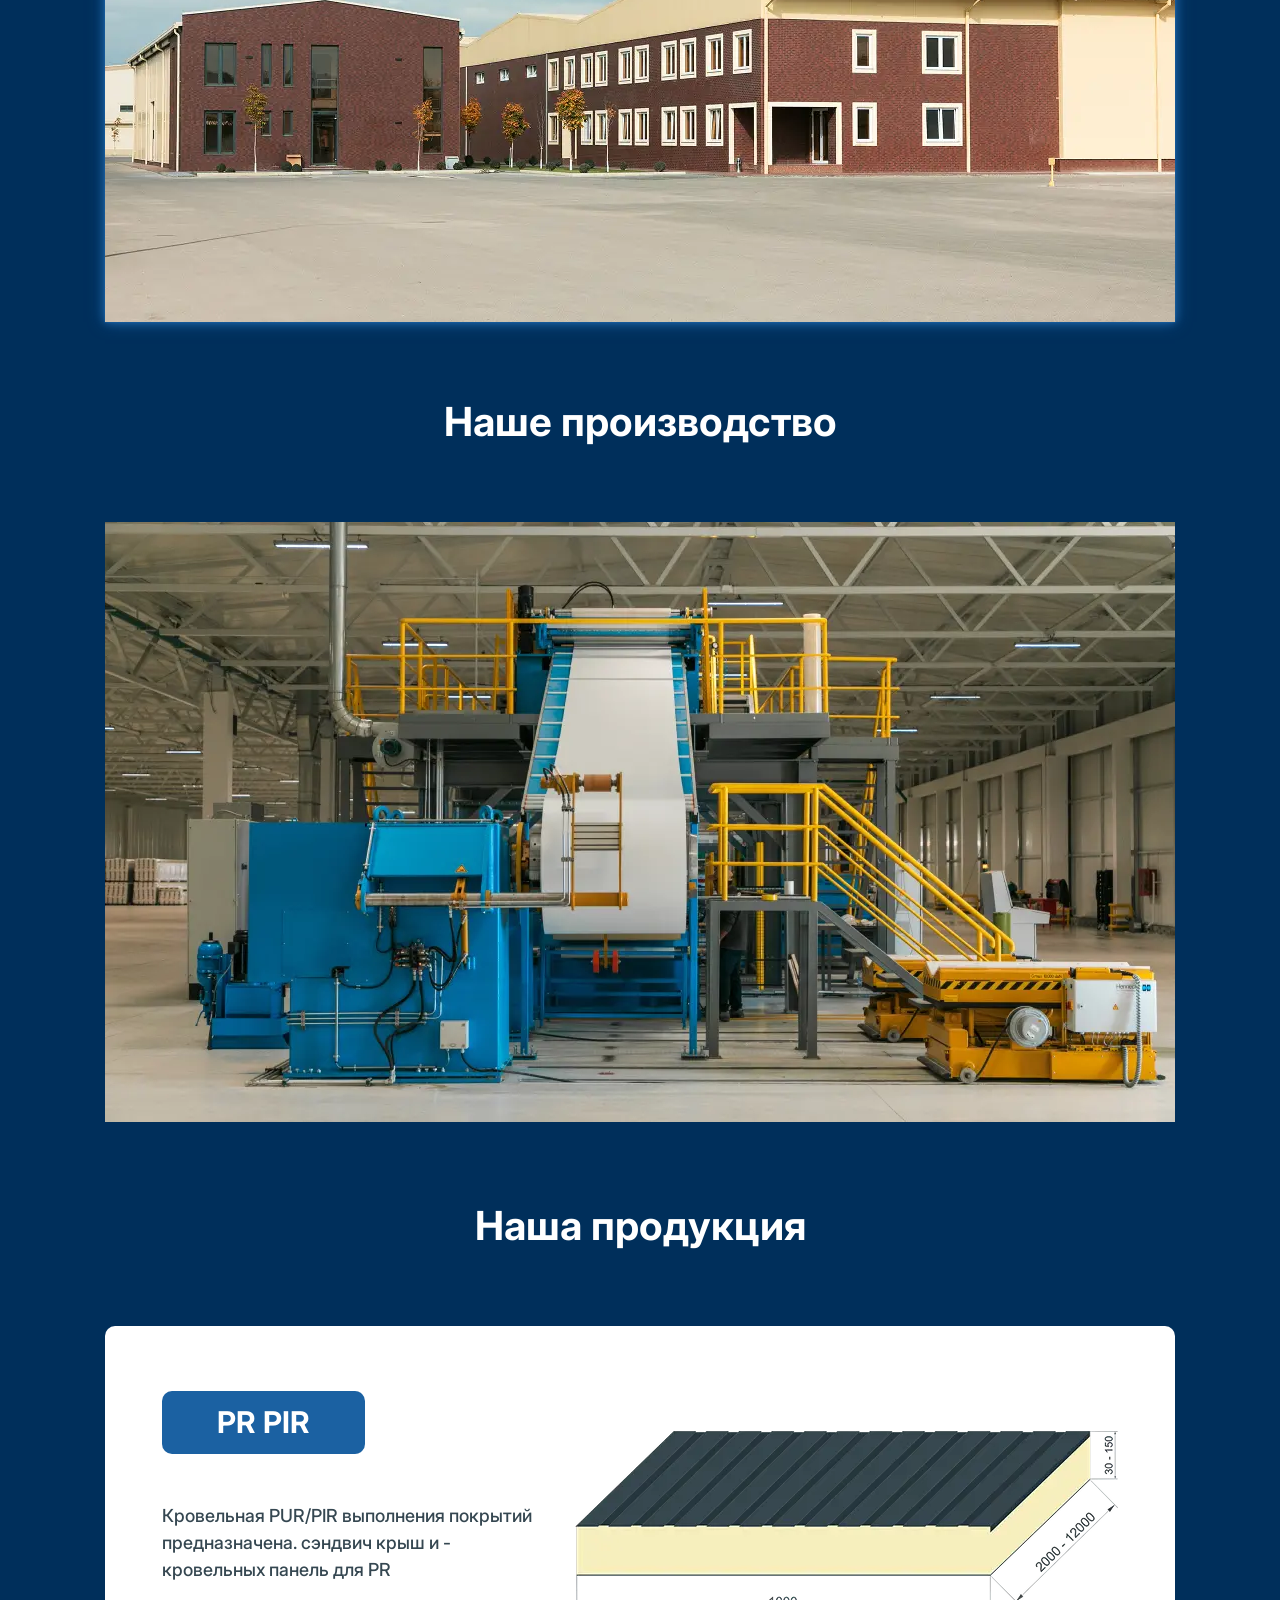
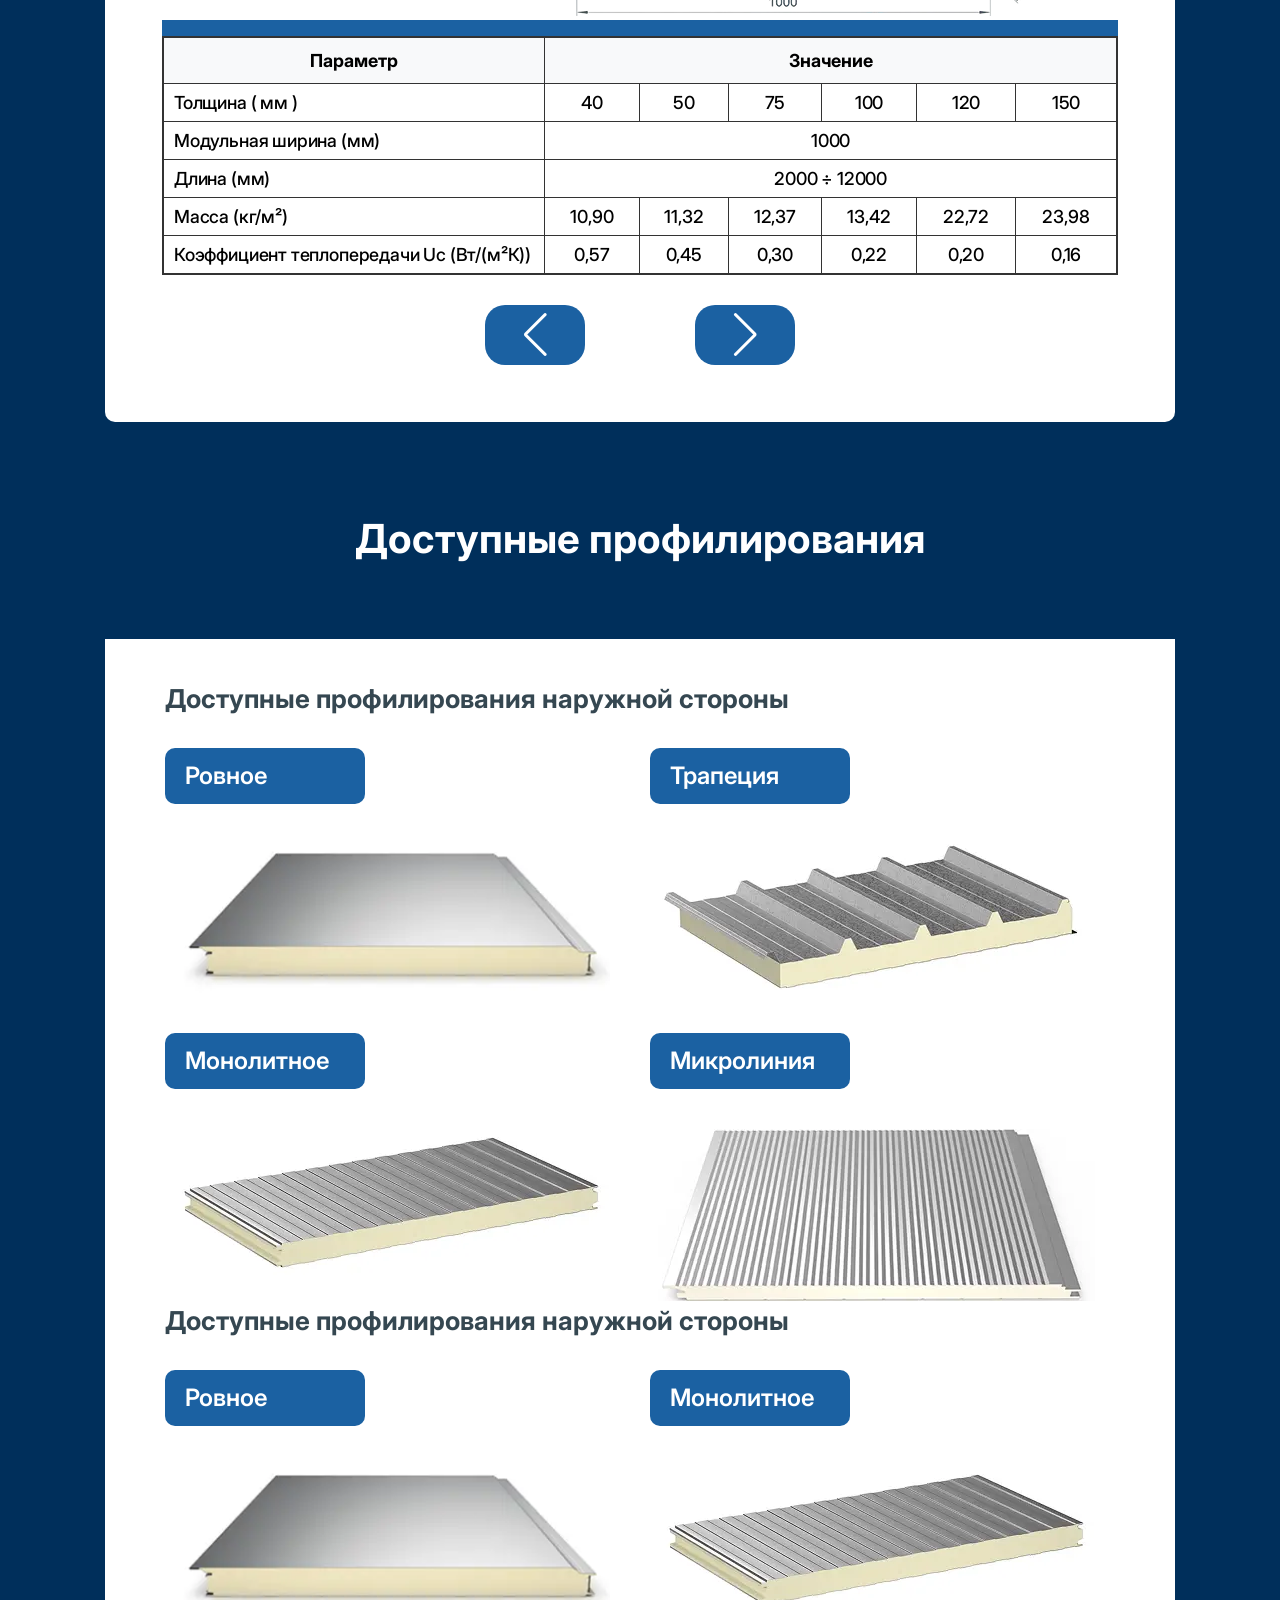
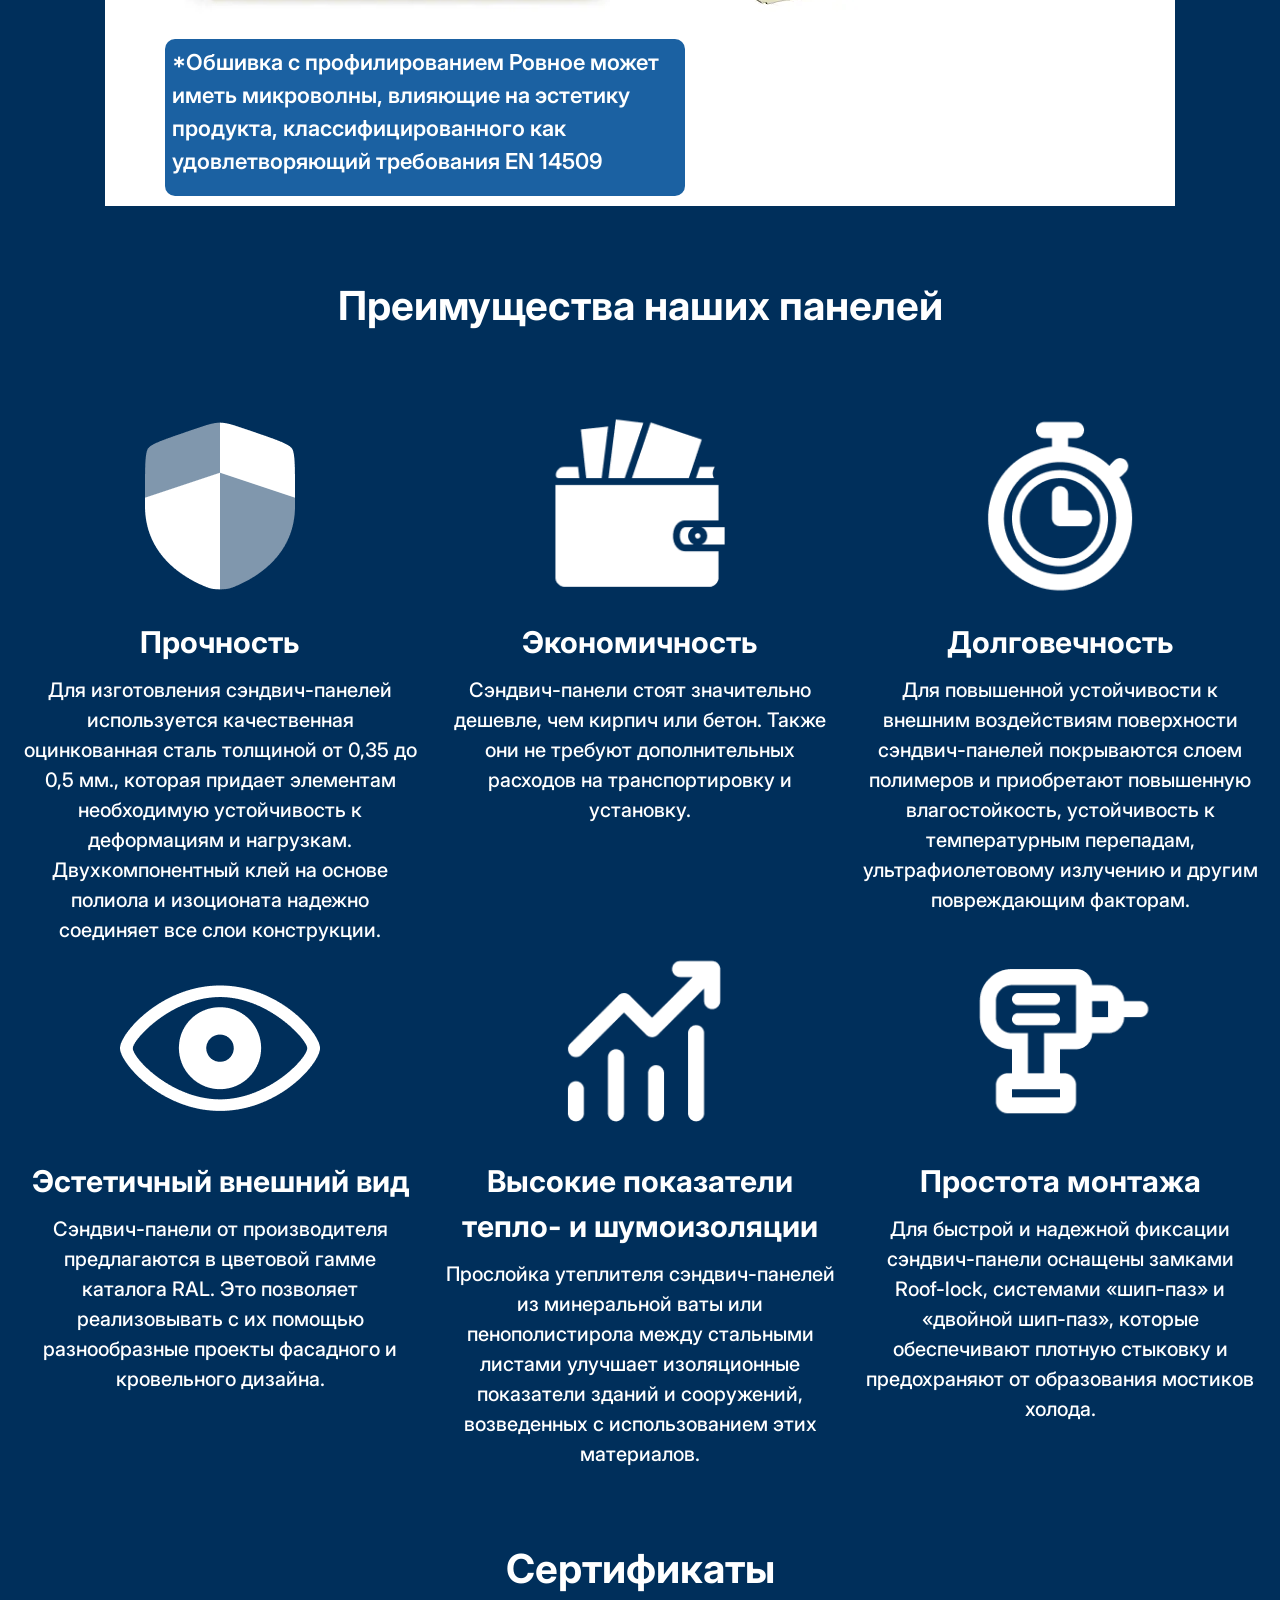
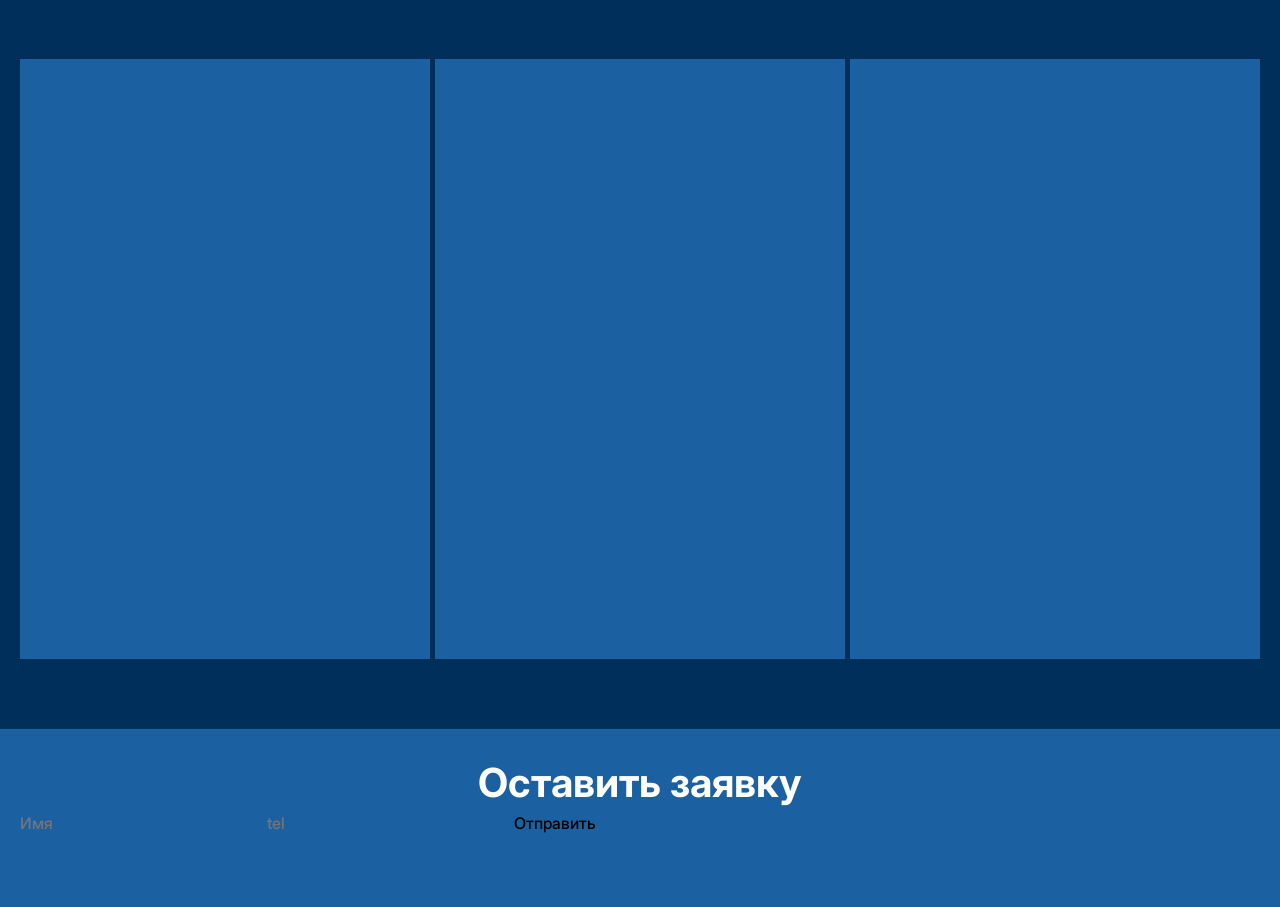
==== commit 9688cad1: "сверстал следующие 3 блока" ====
--- a/index.dev.html
+++ b/index.dev.html
@@ -582,48 +582,145 @@
     </section>
 
     <section class="profiles container-secondary">
-      <h2 class="profiles__title">Доступные профилирования наружной стороны</h2>
-      <ul class="profiles__list">
-        <li class="profiles__item">
-          <span class="profiles__label">Ровное</span>
-          <img src="./images/smooth-exterior-profile-sandwich-panel-tarle-group.webp" alt="Ровное"
-            class="profiles__image">
-        </li>
-        <li class="profiles__item">
-          <span class="profiles__label">Трапеция</span>
-          <img src="./images/trapezoidal-exterior-profile-sandwich-panel-tarle-group.webp" alt=""
-            class="profiles__image">
-        </li>
-        <li class="profiles__item">
-          <span class="profiles__label">Монолитное</span>
-          <img src="./images/monolithic-exterior-profile-sandwich-panel-tarle-group.webp" alt=""
-            class="profiles__image">
-        </li>
-        <li class="profiles__item">
-          <span class="profiles__label">Микролиния</span>
-          <img src="./images/microline-exterior-profile-sandwich-panel-tarle-group.webp" alt="" class="profiles__image">
-        </li>
-      </ul>
-      <h2 class="profiles__title">Доступные профилирования наружной стороны</h2>
-
-      <ul class="profiles__list">
-        <li class="profiles__item">
-          <span class="profiles__label">Ровное</span>
-          <img src="./images/smooth-exterior-profile-sandwich-panel-tarle-group.webp" alt="Ровное"
-            class="profiles__image">
-        </li>
-        <li class="profiles__item">
-          <span class="profiles__label">Монолитное</span>
-          <img src="./images/monolithic-exterior-profile-sandwich-panel-tarle-group.webp" alt=""
-            class="profiles__image">
-        </li>
-      </ul>
-
-      <p class="profiles__text link">*Обшивка с профилированием  Ровное может иметь микроволны, влияющие на эстетику продукта, классифицированного как удовлетворяющий требования EN 14509 </p>
+      <h2 class="profiles__title title">Доступные профилирования</h2>
+
+      <div class="profiles__items">
+        <h3 class="profiles__items_title title">Доступные профилирования наружной стороны</h3>
+
+        <ul class="profiles__list">
+          <li class="profiles__item">
+            <span class="profiles__label text">Ровное</span>
+            <img src="./images/smooth-exterior-profile-sandwich-panel-tarle-group.webp" alt="Ровное"
+              class="profiles__image">
+          </li>
+          <li class="profiles__item">
+            <span class="profiles__label text">Трапеция</span>
+            <img src="./images/trapezoidal-exterior-profile-sandwich-panel-tarle-group.webp" alt=""
+              class="profiles__image">
+          </li>
+          <li class="profiles__item">
+            <span class="profiles__label text">Монолитное</span>
+            <img src="./images/monolithic-exterior-profile-sandwich-panel-tarle-group.webp" alt=""
+              class="profiles__image">
+          </li>
+          <li class="profiles__item">
+            <span class="profiles__label text">Микролиния</span>
+            <img src="./images/microline-exterior-profile-sandwich-panel-tarle-group.webp" alt=""
+              class="profiles__image">
+          </li>
+        </ul>
+
+        <h3 class="profiles__items_title title">Доступные профилирования наружной стороны</h3>
+
+        <ul class="profiles__list">
+          <li class="profiles__item">
+            <span class="profiles__label text">Ровное</span>
+            <img src="./images/smooth-exterior-profile-sandwich-panel-tarle-group.webp" alt="Ровное"
+              class="profiles__image">
+          </li>
+          <li class="profiles__item">
+            <span class="profiles__label text">Монолитное</span>
+            <img src="./images/monolithic-exterior-profile-sandwich-panel-tarle-group.webp" alt=""
+              class="profiles__image">
+          </li>
+        </ul>
+
+        <p class="profiles__text text">*Обшивка с профилированием Ровное может иметь микроволны, влияющие на эстетику
+          продукта, классифицированного как удовлетворяющий требования EN 14509 </p>
+      </div>
     </section>
 
+    <section class="benefits container">
+      <h2 class="benefits__title title">Преимущества наших панелей</h2>
+      <div class="benefits__grid">
+        <div class="benefits__item">
+          <div class="benefits__icon">
+            <img src="./images/prochnost-sendvich-paneley-tashkent.webp" alt="">
+          </div>
+          <h3 class="benefits__item_title">Прочность</h3>
+          <p class="benefits__item_text">Для изготовления сэндвич-панелей используется качественная оцинкованная сталь
+            толщиной от 0,35 до 0,5 мм., которая придает элементам необходимую устойчивость к деформациям и нагрузкам.
+            Двухкомпонентный клей на основе полиола и изоционата надежно соединяет все слои конструкции.</p>
+        </div>
+
+        <div class="benefits__item">
+          <div class="benefits__icon">
+            <img src="./images/ekonomichnye-sendvich-paneli-tashkent.webp" alt="">
+          </div>
+          <h3 class="benefits__item_title">Экономичность</h3>
+          <p class="benefits__item_text">Сэндвич-панели стоят значительно дешевле, чем кирпич или бетон. Также они не
+            требуют дополнительных расходов на транспортировку и установку.</p>
+        </div>
+
+        <div class="benefits__item">
+          <div class="benefits__icon">
+            <img src="./images/srok-sluzhby-sendvich-paneley-uzbekistan.webp" alt="">
+          </div>
+          <h3 class="benefits__item_title">Долговечность</h3>
+          <p class="benefits__item_text">Для повышенной устойчивости к внешним воздействиям поверхности сэндвич-панелей
+            покрываются слоем полимеров и приобретают повышенную влагостойкость, устойчивость к температурным перепадам,
+            ультрафиолетовому излучению и другим повреждающим факторам.</p>
+        </div>
+
+        <div class="benefits__item">
+          <div class="benefits__icon">
+            <img src="./images/krasivye-fasadnye-paneli-tashkent.webp" alt="">
+          </div>
+          <h3 class="benefits__item_title">Эстетичный внешний вид</h3>
+          <p class="benefits__item_text">Сэндвич-панели от производителя предлагаются в цветовой гамме каталога RAL. Это
+            позволяет реализовывать с их помощью разнообразные проекты фасадного и кровельного дизайна.</p>
+        </div>
+
+        <div class="benefits__item">
+          <div class="benefits__icon">
+            <img src="./images/teploizolyaciya-sendvich-paneley-tashkent.webp" alt="">
+          </div>
+          <h3 class="benefits__item_title">Высокие показатели тепло- и шумоизоляции</h3>
+          <p class="benefits__item_text">Прослойка утеплителя сэндвич-панелей из минеральной ваты или пенополистирола
+            между стальными листами улучшает изоляционные показатели зданий и сооружений, возведенных с использованием
+            этих материалов.</p>
+        </div>
+
+        <div class="benefits__item">
+          <div class="benefits__icon">
+            <img src="./images/prostoy-montazh-stroitelnykh-paneley-uzbekistan.webp" alt="">
+          </div>
+          <h3 class="benefits__item_title">Простота монтажа</h3>
+          <p class="benefits__item_text">Для быстрой и надежной фиксации сэндвич-панели оснащены замками Roof-lock,
+            системами «шип-паз» и «двойной шип-паз», которые обеспечивают плотную стыковку и предохраняют от образования
+            мостиков холода.</p>
+        </div>
+      </div>
+    </section>
+
+    <section class="certificates container">
+      <h2 class="certificates__title title">Сертификаты</h2>
+      <div class="certificates__items">
+        <div class="certificates__item"></div>
+        <div class="certificates__item"></div>
+        <div class="certificates__item"></div>
+      </div>
+    </section>
+
+
+    <section class="feedback container">
+      <h2 class="feedback__title title">Оставить заявку</h2>
+      <form class="feedback__form">
+        <input type="text" placeholder="Имя" required>
+        <input type="text" placeholder="tel" required>
+        <button class="feedback__btn">Отправить</button>
+      </form>
+    </section>
 
   </main>
+
+
+
+
+
+
+
+
 
   <div class="thank">
     <div class="thank__block">
--- a/css/style.css
+++ b/css/style.css
@@ -887,23 +887,136 @@
 }
 
 .profiles {
-  
-}
-
-.profiles__title {}
-
-.profiles__list {}
-
-.profiles__item {}
-
-.profiles__label {}
-
-.profiles__image {}
-
-.profiles__text {}
-
-.link {}
-
+  margin-bottom: 70px;
+}
+
+
+.profiles__items {
+  background: #fff;
+  padding: 40px 60px 10px;
+  margin-top: 70px;
+}
+
+.profiles__items_title {
+  font-size: 26px;
+  color: #354751;
+  text-align: left;
+}
+
+.profiles__list {
+  display: flex;
+  flex-wrap: wrap;
+  gap: 40px;
+  margin-top: 30px;
+}
+
+.profiles__item {
+  max-width: 445px;
+  width: 100%;
+  display: flex;
+  flex-direction: column;
+  gap: 40px;
+}
+
+.profiles__label {
+  max-width: 200px;
+  width: 100%;
+  padding: 10px 0;
+  border-radius: 10px;
+  background: var(--mainColor);
+  padding-left: 20px;
+}
+
+.profiles__image {
+  transition: 0.3s ease-in-out;
+}
+
+.profiles__image:hover {
+  transform: scale(1.2);
+}
+
+.profiles__text {
+  font-size: 22px;
+  padding: 7px 7px 18px;
+  background: var(--mainColor);
+  max-width: 520px;
+  border-radius: var(--bRadius);
+  margin-top: 25px;
+}
+
+
+.benefits {}
+
+.benefits__grid {
+  display: flex;
+  justify-content: space-between;
+  flex-wrap: wrap;
+  margin-top: 70px;
+}
+
+.benefits__item {
+  max-width: 400px;
+  display: flex;
+  flex-direction: column;
+  align-items: center;
+  text-align: center;
+  gap: 10px;
+}
+
+.benefits__item img {
+  width: 200px;
+  height: 200px;
+}
+
+.benefits__item_title {
+  font-weight: 700;
+  font-size: 30px;
+  line-height: 150%;
+  color: var(--white);
+}
+
+.benefits__item_text {
+  font-weight: 500;
+  font-size: 20px;
+  line-height: 150%;
+  color: var(--white);
+}
+
+
+.certificates {
+  margin: 70px auto;
+}
+
+.certificates__items {
+  display: flex;
+  flex-wrap: wrap;
+  align-items: center;
+  justify-content: space-between;
+  margin-top: 60px;
+}
+
+.certificates__item {
+  max-width: 410px;
+  width: 100%;
+  height: 600px;
+  background: var(--mainColor);
+  transition: 0.3s ease;
+}
+
+.certificates__item:hover {
+  transform: scale(1.015);
+}
+
+
+.feedback {
+  background: var(--mainColor);
+  padding-top: 24px;
+  padding-bottom: 74px;
+}
+
+.feedback__form {}
+
+.feedback__btn {}
 
 
 
@@ -928,250 +1041,6 @@
   justify-content: center;
   background: var(--mainColor);
   border-radius: 20px;
-}
-
-.partners {
-  margin-bottom: 100px
-}
-
-.partners__title {
-  margin-bottom: 70px
-}
-
-.partners__logo {
-  -webkit-box-shadow: 0 0 2px 0 #ecc440, 0 0 4px 0 #ecc440, 0 0 15px 0 #ecc440, 0 0 29px 0 #ecc440, 0 0 51px 0 #ecc440, 0 0 88px 0 #ecc440;
-  box-shadow: 0 0 2px 0 #ecc440, 0 0 4px 0 #ecc440, 0 0 15px 0 #ecc440, 0 0 29px 0 #ecc440, 0 0 51px 0 #ecc440, 0 0 88px 0 #ecc440;
-  background: #000;
-  display: -webkit-box;
-  display: -ms-flexbox;
-  display: flex;
-  -webkit-box-align: center;
-  -ms-flex-align: center;
-  align-items: center;
-  -webkit-box-pack: center;
-  -ms-flex-pack: center;
-  justify-content: center;
-  -webkit-box-orient: vertical;
-  -webkit-box-direction: normal;
-  -ms-flex-direction: column;
-  flex-direction: column;
-  padding: 75px 0;
-  gap: 20px;
-  position: relative;
-  overflow: hidden
-}
-
-.partners__logo img {
-  height: 140px
-}
-
-.partners__line-one {
-  display: -webkit-box;
-  display: -ms-flexbox;
-  display: flex;
-  -webkit-box-align: center;
-  -ms-flex-align: center;
-  align-items: center;
-  gap: 120px
-}
-
-.partners__line-two {
-  display: -webkit-box;
-  display: -ms-flexbox;
-  display: flex;
-  -webkit-box-align: center;
-  -ms-flex-align: center;
-  align-items: center;
-  gap: 130px
-}
-
-.partners__line-three {
-  display: -webkit-box;
-  display: -ms-flexbox;
-  display: flex;
-  -webkit-box-align: center;
-  -ms-flex-align: center;
-  align-items: center;
-  gap: 70px
-}
-
-.partners__line-four {
-  display: -webkit-box;
-  display: -ms-flexbox;
-  display: flex;
-  -webkit-box-align: center;
-  -ms-flex-align: center;
-  align-items: center;
-  -webkit-box-pack: center;
-  -ms-flex-pack: center;
-  justify-content: center;
-  gap: 36px
-}
-
-.partners__line-four img:nth-child(1) {
-  height: initial
-}
-
-.cicle {
-  position: absolute;
-  border-radius: 100%;
-  z-index: 1
-}
-
-.cicle {
-  width: 350px;
-  height: 240px;
-  background: var(--mainColor);
-  -webkit-filter: blur(40px);
-  filter: blur(40px);
-  -webkit-transition: .3s ease-in-out;
-  -o-transition: .3s ease-in-out;
-  transition: .3s ease-in-out;
-  border-radius: 50%
-}
-
-.partners__line {
-  position: relative;
-  z-index: 5
-}
-
-.cicle:nth-of-type(5) {
-  top: 10%;
-  left: 9.58%;
-  -webkit-animation: one 10s infinite;
-  animation: one 10s infinite
-}
-
-.cicle:nth-of-type(6) {
-  top: 64%;
-  left: 13%;
-  -webkit-animation: two 10s infinite;
-  animation: two 10s infinite
-}
-
-.cicle:nth-of-type(7) {
-  top: 25%;
-  left: 49%;
-  -webkit-animation: three 10s infinite;
-  animation: three 10s infinite
-}
-
-.cicle:nth-of-type(8) {
-  top: 66%;
-  left: 60%;
-  -webkit-animation: four 10s infinite;
-  animation: four 10s infinite
-}
-
-.feedback__form {
-  max-width: 850px;
-  margin: 0 auto;
-  margin-bottom: 70px;
-  -webkit-box-shadow: 0 0 0px 0 #ecc440, 0 0 1px 0 #ecc440, 0 0 2px 0 #ecc440, 0 0 4px 0 #ecc440, 0 0 7px 0 #ecc440, 0 0 12px 0 #ecc440;
-  box-shadow: 0 0 0px 0 #ecc440, 0 0 1px 0 #ecc440, 0 0 2px 0 #ecc440, 0 0 4px 0 #ecc440, 0 0 7px 0 #ecc440, 0 0 12px 0 #ecc440
-}
-
-.form {
-  margin-top: 70px;
-  display: -webkit-box;
-  display: -ms-flexbox;
-  display: flex;
-  -webkit-box-orient: vertical;
-  -webkit-box-direction: normal;
-  -ms-flex-direction: column;
-  flex-direction: column;
-  -webkit-box-pack: center;
-  -ms-flex-pack: center;
-  justify-content: center;
-  -webkit-box-align: center;
-  -ms-flex-align: center;
-  align-items: center;
-  padding-top: 47px;
-  padding-bottom: 58px;
-  max-width: 410px;
-  width: 100%;
-  margin: 70px auto 0
-}
-
-.form input {
-  width: 100%;
-  padding: 17px;
-  background: #ecc440;
-  font-size: 28px;
-  color: #fff
-}
-
-.form input::-webkit-input-placeholder {
-  color: #fff
-}
-
-.form input::-moz-placeholder {
-  color: #fff
-}
-
-.form input:-ms-input-placeholder {
-  color: #fff
-}
-
-.form input::-ms-input-placeholder {
-  color: #fff
-}
-
-.form input::placeholder {
-  color: #fff
-}
-
-.form input:nth-of-type(2) {
-  margin-top: 30px
-}
-
-.form__btn {
-  -webkit-box-shadow: 0 0 1px 0 #ecc440, 0 0 1px 0 #ecc440, 0 0 5px 0 #ecc440, 0 0 9px 0 #ecc440, 0 0 16px 0 #ecc440, 0 0 28px 0 #ecc440;
-  box-shadow: 0 0 1px 0 #ecc440, 0 0 1px 0 #ecc440, 0 0 5px 0 #ecc440, 0 0 9px 0 #ecc440, 0 0 16px 0 #ecc440, 0 0 28px 0 #ecc440;
-  background: #000;
-  padding: 17px 0;
-  width: 100%;
-  margin-top: 40px;
-  font-size: 28px;
-  color: #fff
-}
-
-.footer {
-  padding: 40px 0;
-  -webkit-box-shadow: 0 0 1px 0 #ecc440, 0 0 3px 0 #ecc440, 0 0 10px 0 #ecc440, 0 0 21px 0 #ecc440, 0 0 35px 0 #ecc440, 0 0 62px 0 #ecc440;
-  box-shadow: 0 0 1px 0 #ecc440, 0 0 3px 0 #ecc440, 0 0 10px 0 #ecc440, 0 0 21px 0 #ecc440, 0 0 35px 0 #ecc440, 0 0 62px 0 #ecc440
-}
-
-.footer__inner {
-  -webkit-box-pack: justify;
-  -ms-flex-pack: justify;
-  justify-content: space-between
-}
-
-.footer__left {
-  gap: 84px
-}
-
-.footer__info {
-  gap: 40px;
-  -webkit-box-orient: vertical;
-  -webkit-box-direction: normal;
-  -ms-flex-direction: column;
-  flex-direction: column;
-  max-width: 385px
-}
-
-.footer__list {
-  margin-top: 30px;
-  -webkit-box-orient: vertical;
-  -webkit-box-direction: normal;
-  -ms-flex-direction: column;
-  flex-direction: column;
-  gap: 18px
-}
-
-.footer__tel.text-block {
-  font-size: 28px
 }
 
 
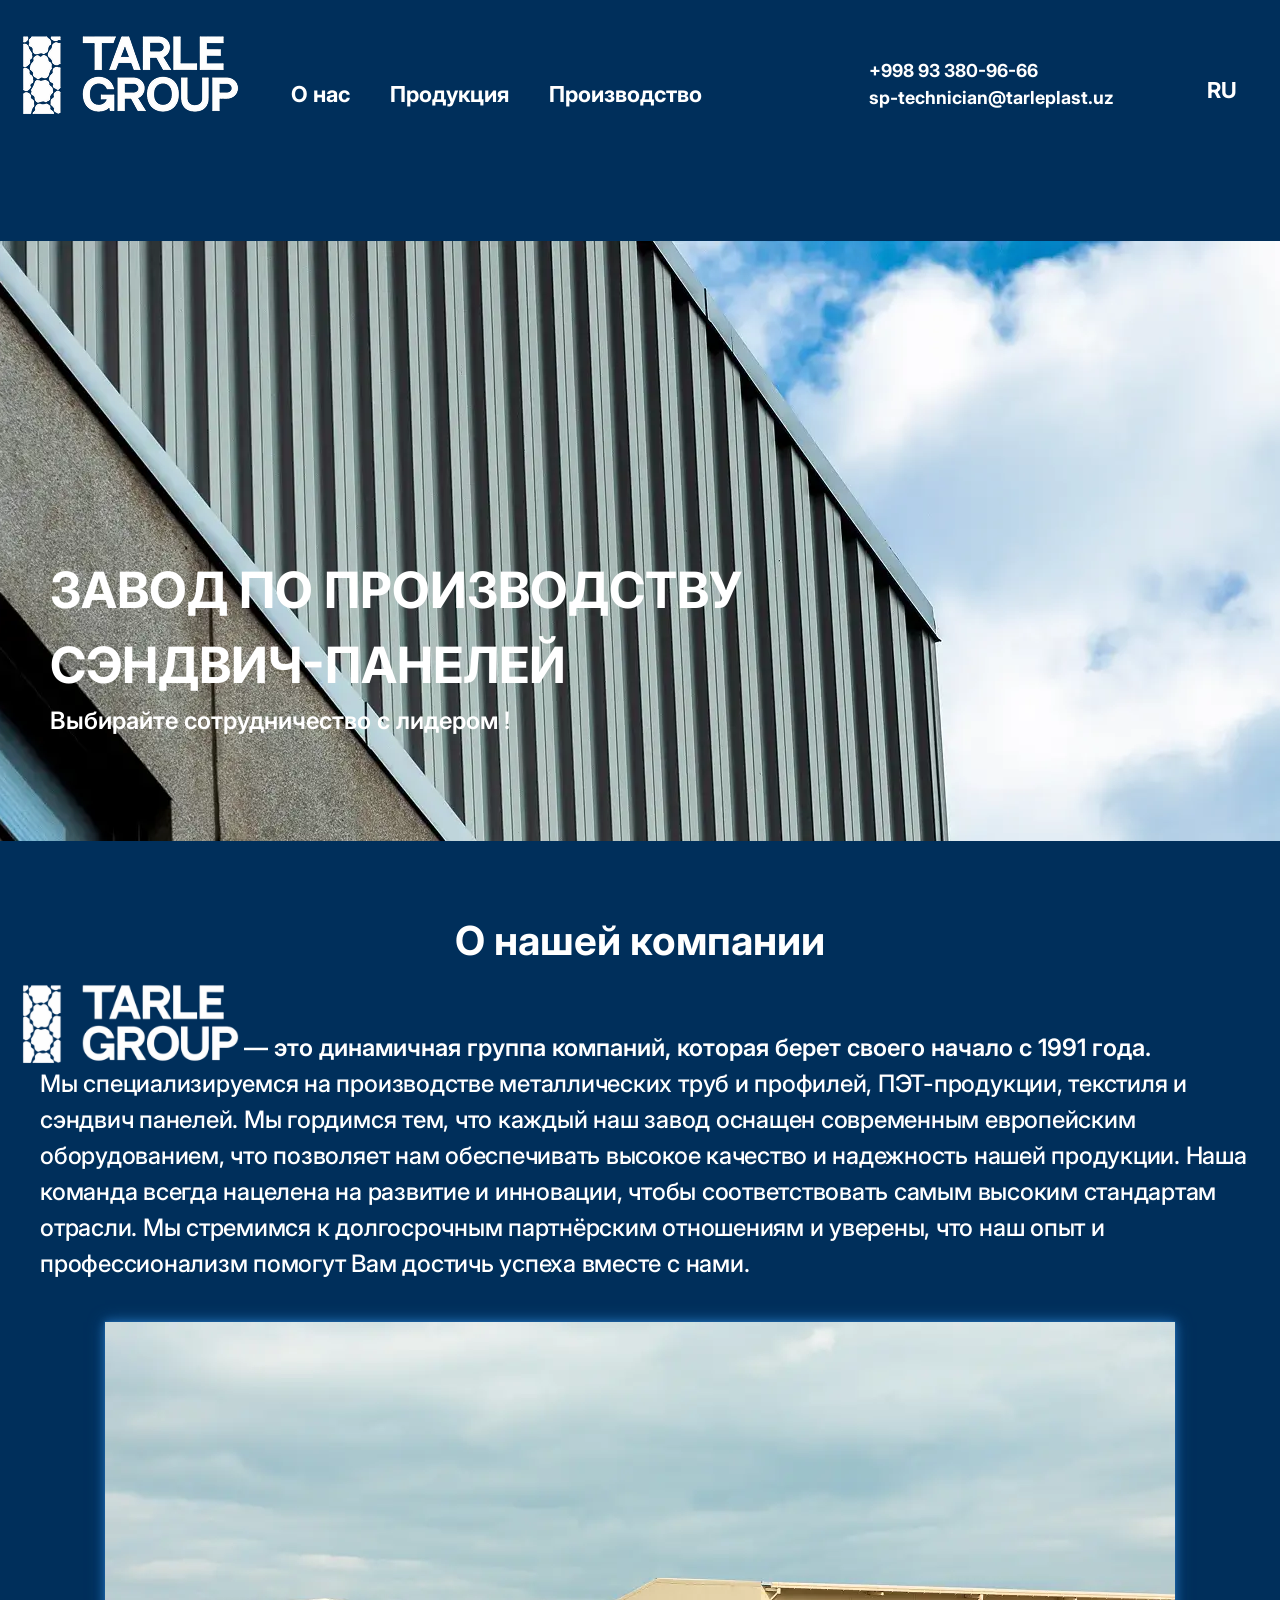
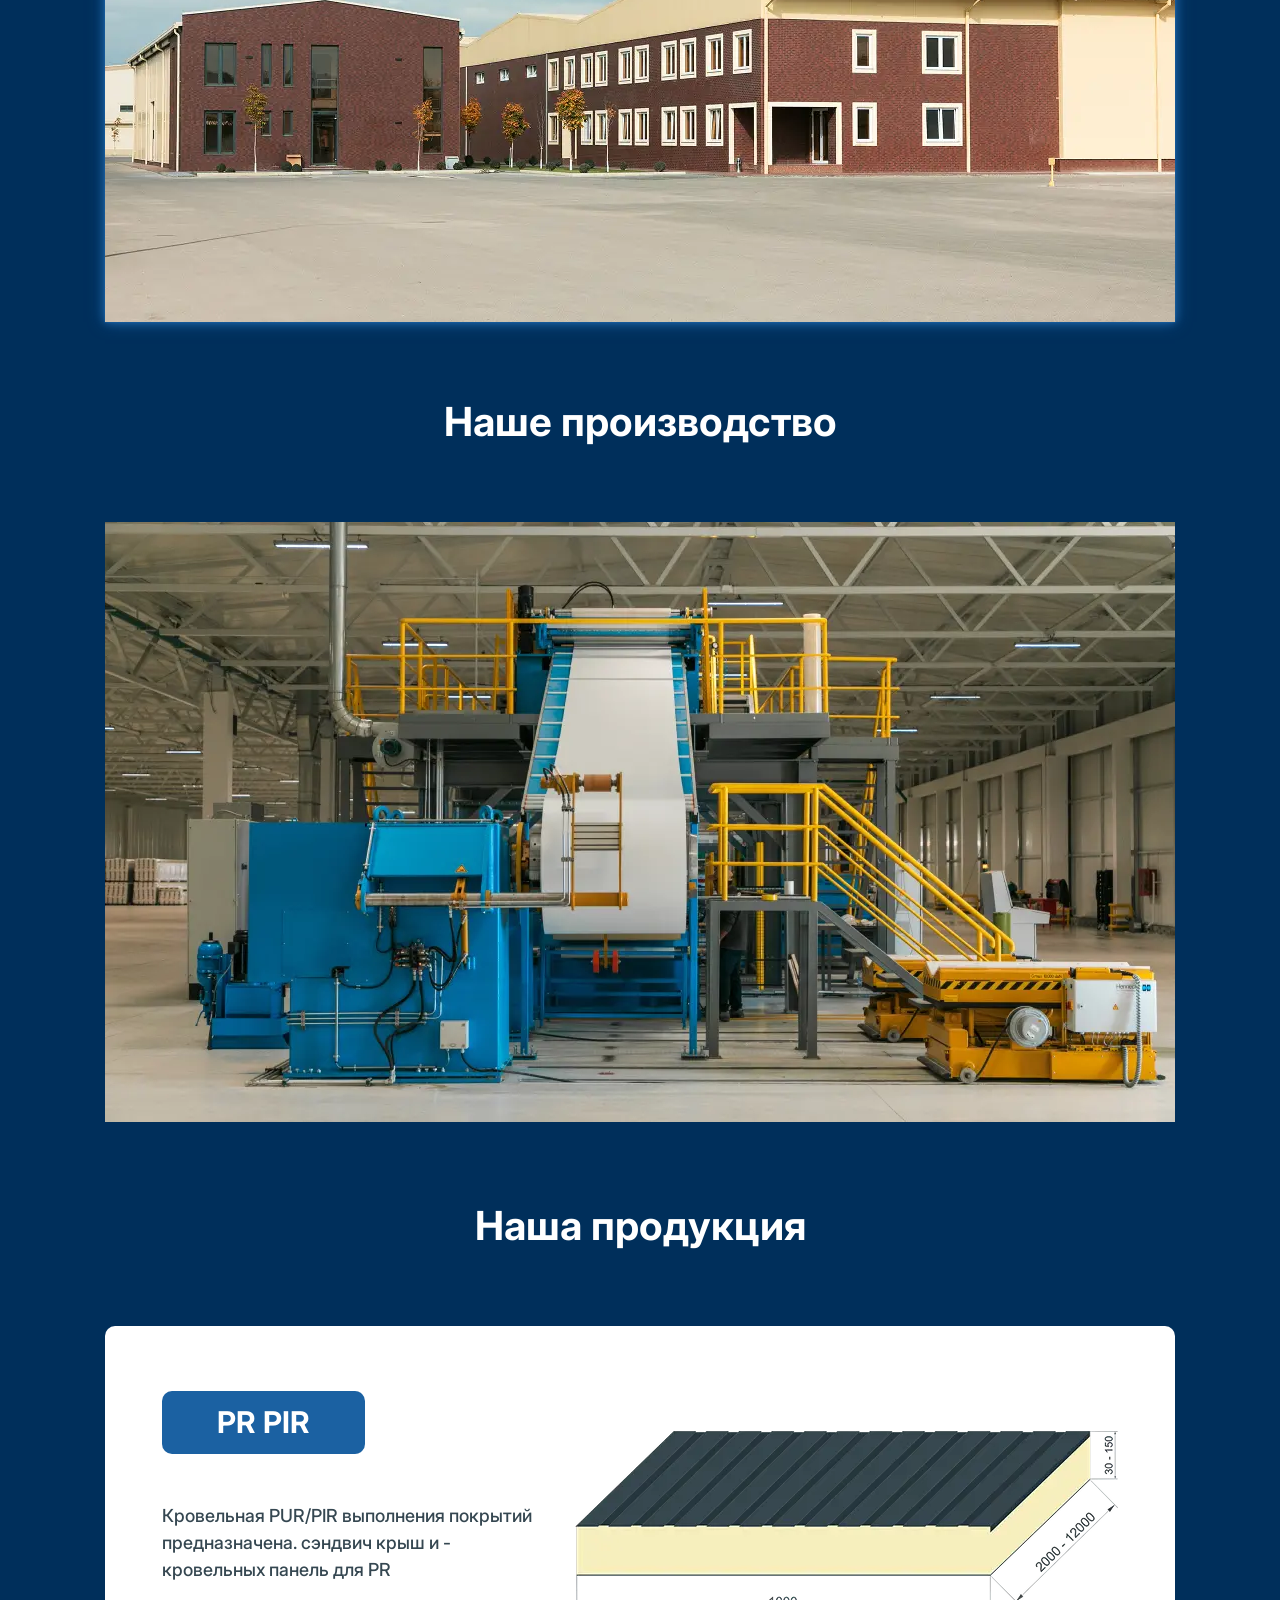
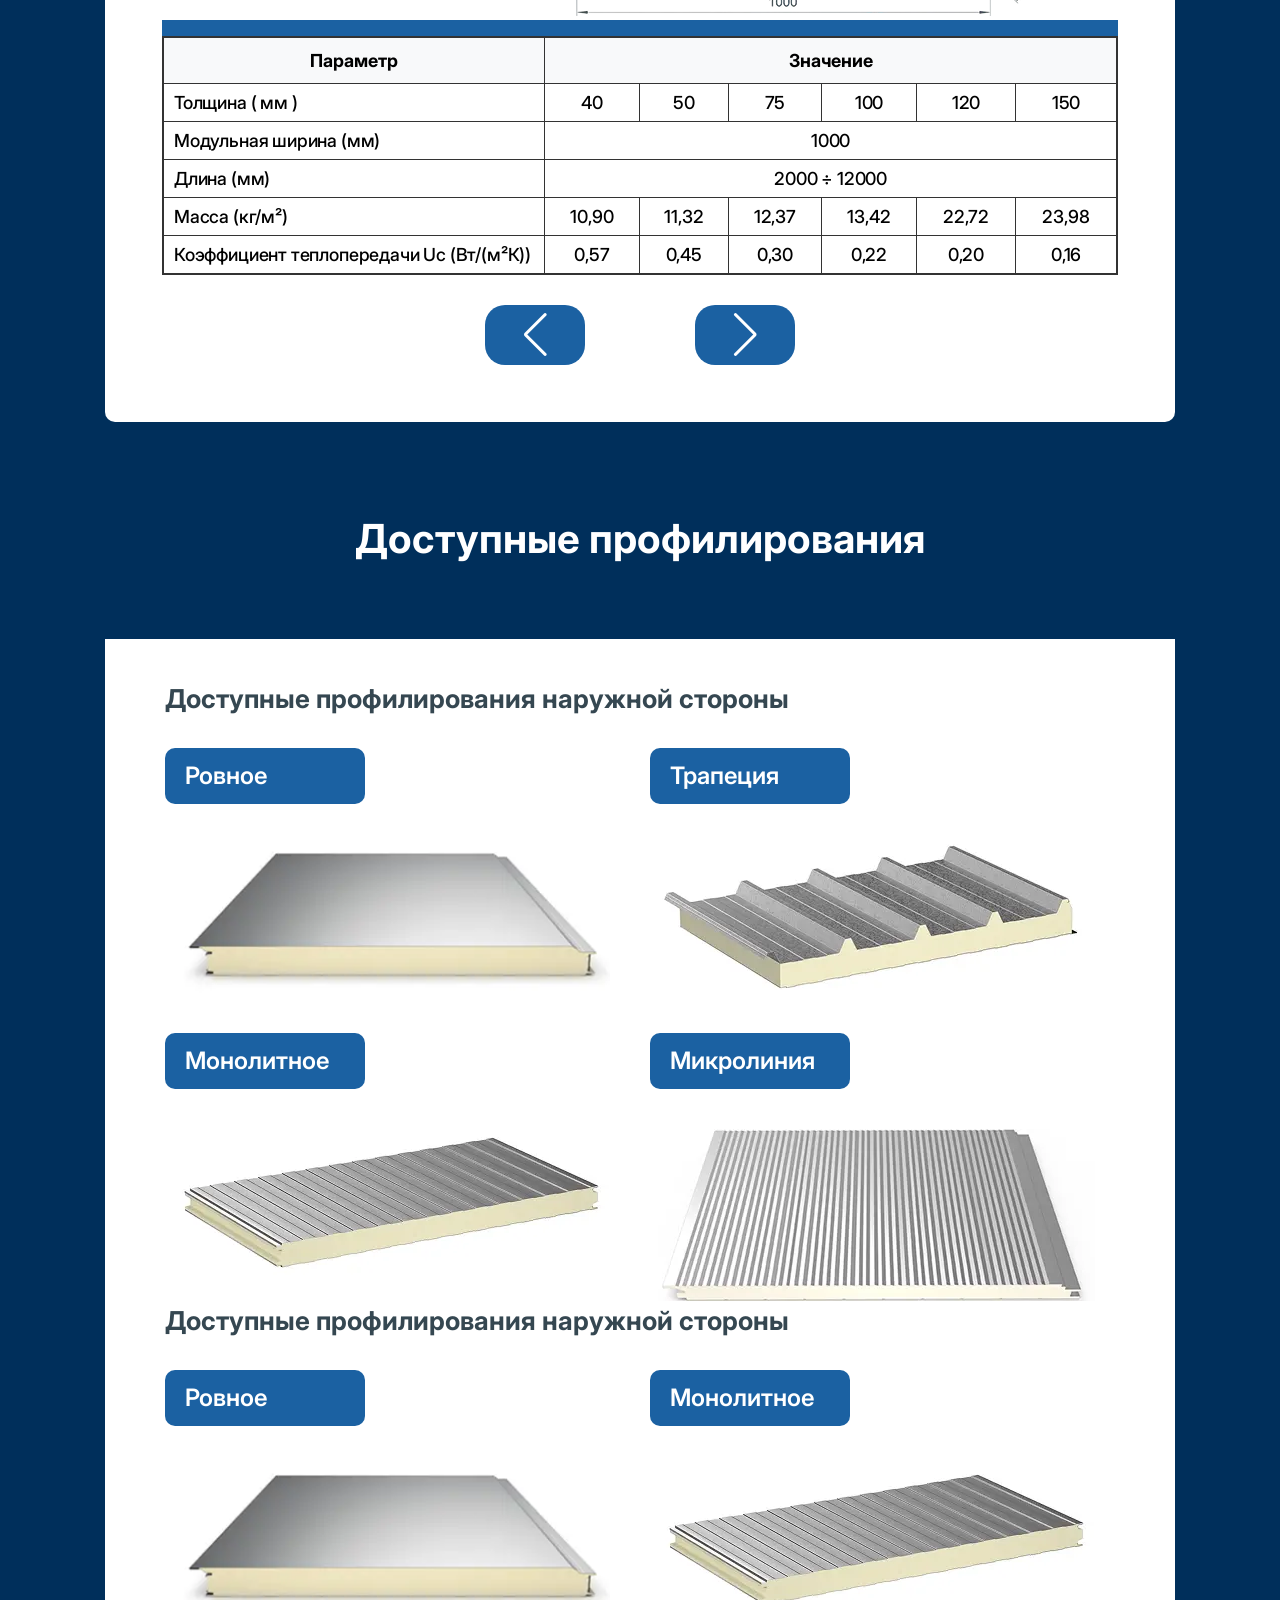
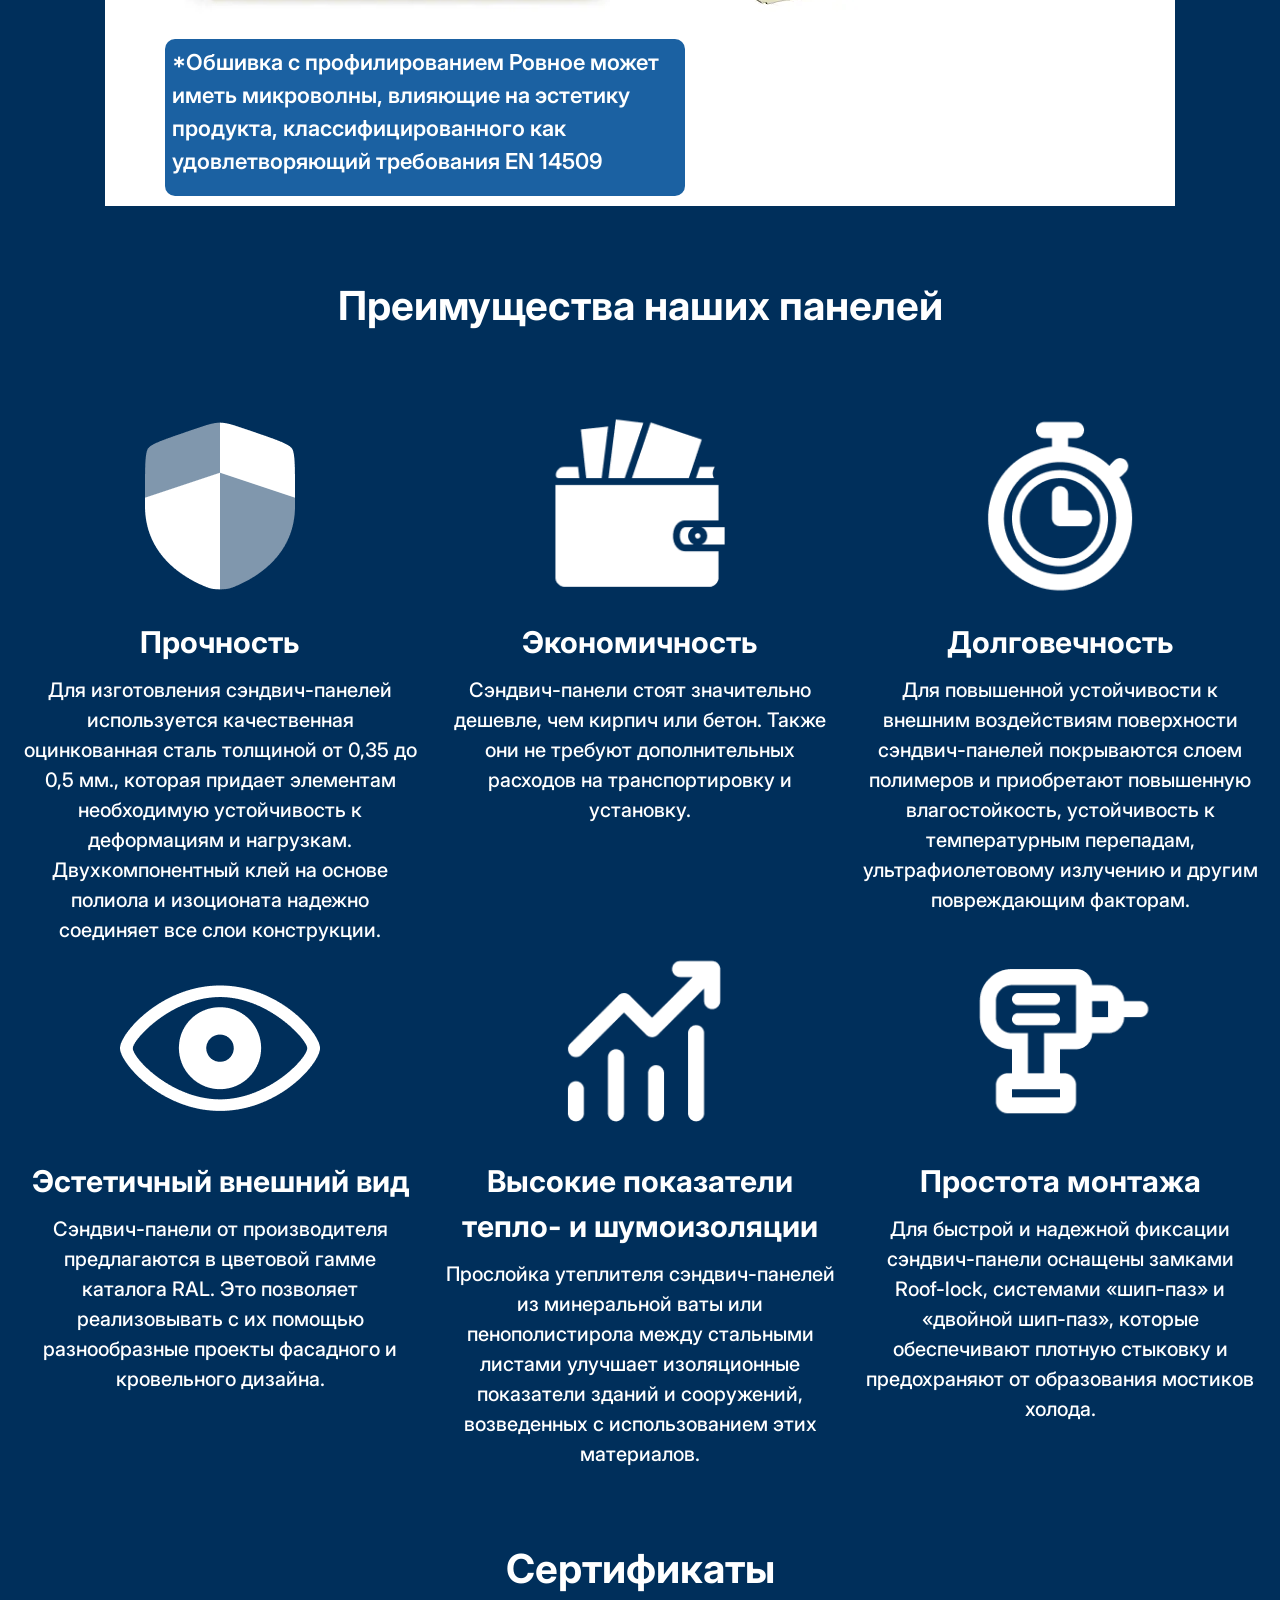
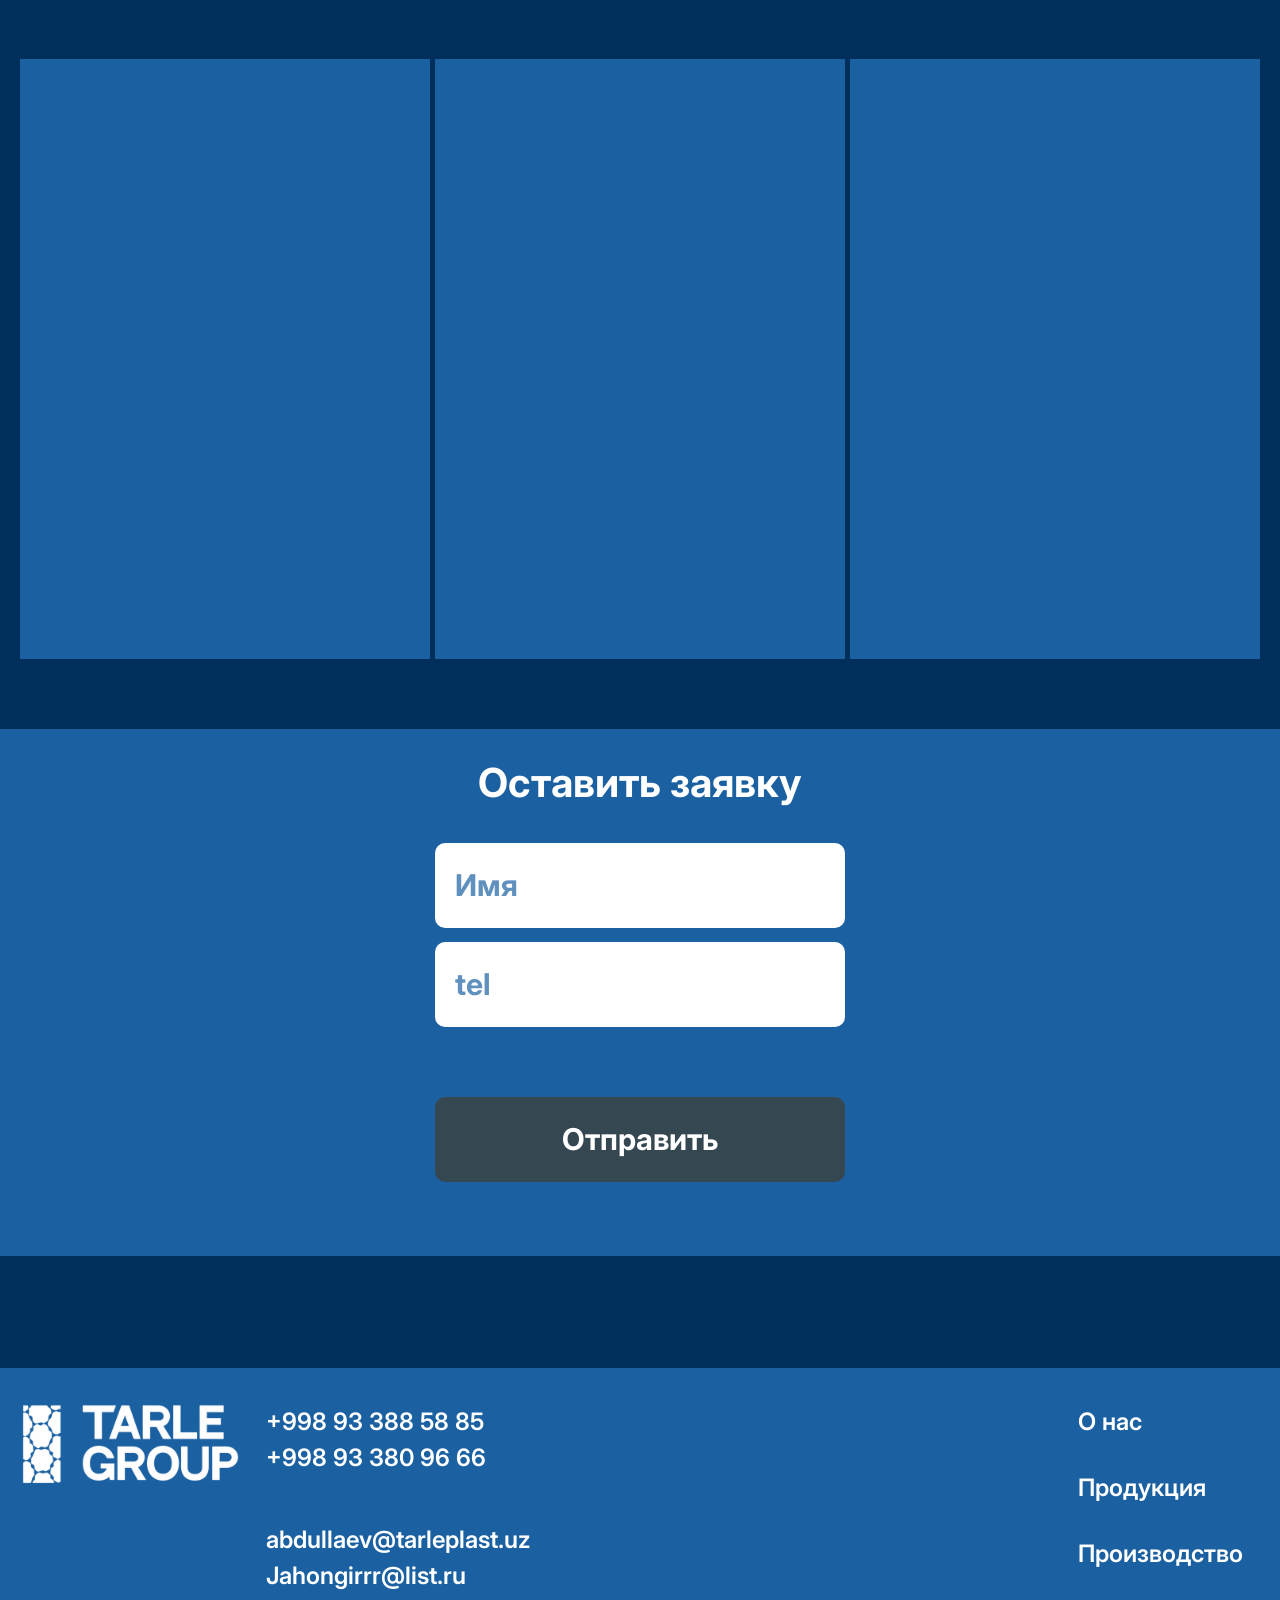
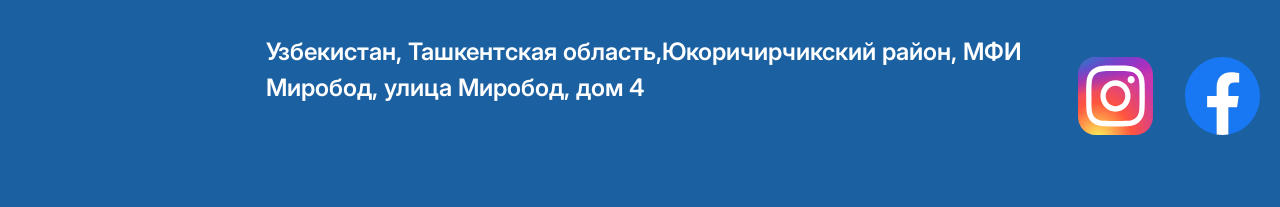
==== commit be9e1c9a: "закончил вёрстку" ====
--- a/index.dev.html
+++ b/index.dev.html
@@ -703,12 +703,13 @@
     </section>
 
 
+
     <section class="feedback container">
       <h2 class="feedback__title title">Оставить заявку</h2>
       <form class="feedback__form">
         <input type="text" placeholder="Имя" required>
         <input type="text" placeholder="tel" required>
-        <button class="feedback__btn">Отправить</button>
+        <button class="feedback__btn title">Отправить</button>
       </form>
     </section>
 
@@ -716,7 +717,34 @@
 
 
 
-
+  <footer class="footer">
+    <div class="footer__inner container">
+      <a href="" class="footer__logo"><img src="./images/svg/logo.svg" alt=""></a>
+      <addres class="footer__contacts">
+        <a class="text footer__tel" href="tel:+998933885885">+998 93 388 58 85</a>
+        <a class="text footer__tel" href="++998933809666">+998 93 380 96 66</a>
+
+        <a class="text footer__mail" href="mailto:abdullaev@tarleplast.uz">abdullaev@tarleplast.uz</a>
+        <a class="text footer__mail" href="mailto:Jahongirrr@list.ru">Jahongirrr@list.ru</a>
+
+        <a class="text footer__maps" href="https://maps.app.goo.gl/k3wrCR97ScqJ6DCa7" target="_blank"
+          rel="noopener noreferrer">Узбекистан,
+          Ташкентская область,Юкоричирчикский район, МФИ
+          Миробод, улица Миробод, дом 4</a>
+      </addres>
+      <div class="footer__right">
+        <ul class="footer__list">
+          <li><a href="#!" class="footer_list_link text">О нас</a></li>
+          <li><a href="#!" class="footer_list_link text">Продукция</a></li>
+          <li><a href="#!" class="footer_list_link text">Производство</a></li>
+        </ul>
+        <div class="footer__icons">
+          <a href="https://www.instagram.com/tarle.sandwich?utm_source=ig_web_button_share_sheet&igsh=d2I5ejl5cDd5azdw"><img src="./images/svg/instagram-tarle-group.svg" alt=""></a>
+          <a href=""><img src="./images/svg/targle-group-tashkent-facebook-fb.svg" alt=""></a>
+        </div>
+      </div>
+    </div>
+  </footer>
 
 
 
--- a/css/style.css
+++ b/css/style.css
@@ -1,230 +1,3 @@
-@media(max-width: 576px) {
-  .burger-menu {
-    display: flex;
-    position: relative;
-    z-index: 10
-  }
-
-  .burger-menu.active {
-    z-index: 30
-  }
-
-  .burger-menu.active .line:last-child {
-    transform: rotate(-45deg) translate(6px, -9px)
-  }
-
-  .burger-menu.active .line:first-child {
-    transform: rotate(45deg) translateY(4px)
-  }
-
-  .burger-menu.active .line:nth-child(2) {
-    opacity: 0
-  }
-
-  .nav__list {
-    display: none
-  }
-
-  .nav__list.mobile {
-    display: flex;
-    flex-direction: column;
-    align-items: flex-start;
-    justify-content: center
-  }
-
-  .nav__list.mobile .nav__link {
-    display: inline-block;
-    padding-left: 12px;
-    position: relative
-  }
-
-  .nav__list.mobile .nav__link::after {
-    content: "";
-    display: block;
-    width: 100px;
-    height: 1px;
-    background: #fff;
-    margin-top: 8px;
-    position: absolute;
-    left: 0
-  }
-
-  .nav__right {
-    position: relative;
-    align-items: center
-  }
-
-  .nav__actions {
-    position: absolute;
-    top: 0;
-    right: -5px;
-    height: 170px;
-    width: 45vw;
-    background: #000;
-    z-index: -3;
-    display: flex;
-    flex-direction: column;
-    justify-content: center;
-    opacity: 0;
-    transition: .3s ease-in-out
-  }
-
-  .nav__actions.active {
-    opacity: 1;
-    z-index: 10
-  }
-
-  .nav__lang {
-    margin-top: 20px;
-    margin-left: 20px
-  }
-
-  .nav__options {
-    position: static;
-    flex-direction: row;
-    max-height: 200px;
-    opacity: 1;
-    z-index: 1
-  }
-
-  .nav__option {
-    text-shadow: 0 0 8px rgba(255, 215, 77, .9), 0 0 15px rgba(255, 215, 77, .7), 0 0 25px rgba(255, 215, 77, .5), 0 0 40px rgba(255, 215, 77, .3)
-  }
-
-  .nav__lang.active .nav__option {
-    background: rgba(0, 0, 0, 0)
-  }
-
-  .nav__lang.active .nav__option::after {
-    display: none
-  }
-
-  .hero__slider {
-    height: 300px
-  }
-
-  .hero__slide:nth-child(7) img {
-    height: 100%
-  }
-
-  .about__swiper.swiper {
-    display: block;
-    height: 350px;
-    padding: 10px
-  }
-
-  .about__img {
-    display: none
-  }
-
-  .about__slide.swiper-slide img {
-    height: 100%;
-    width: 100%;
-    object-fit: fill;
-    border-radius: 3px
-  }
-
-  .about__swiper .swiper-wrapper {
-    box-shadow: 0 0 0px 0 #ecc440, 0 0 1px 0 #ecc440, 0 0 3px 0 #ecc440, 0 0 5px 0 #ecc440, 0 0 9px 0 #ecc440, 0 0 16px 0 #ecc440;
-    border-radius: 5px
-  }
-
-  .about__slide_inner {
-    height: 100%
-  }
-
-  .about__desc_top {
-    gap: 15px
-  }
-
-  .text {
-    font-size: 13px
-  }
-
-  .works-slide__img {
-    height: 300px
-  }
-
-  .works-slide__title {
-    width: 50%;
-    font-size: 22px
-  }
-
-  .works-slide__list {
-    width: 50%;
-    max-width: initial
-  }
-
-  .works-slide__list_text {
-    font-size: 16px
-  }
-
-  .works-slide__desc {
-    margin-top: 30px
-  }
-
-  .partners__logo {
-    padding: 30px 0;
-    gap: 20px
-  }
-
-  .partners__line {
-    gap: 30px
-  }
-
-  .partners__logo img {
-    height: 50px
-  }
-
-  .partners__line-four img:nth-child(1) {
-    height: 35px
-  }
-
-  .cicle {
-    width: 120px;
-    height: 80px
-  }
-
-  .feedback__form {
-    max-width: 250px
-  }
-
-  .form {
-    margin-top: 50px;
-    padding-top: 24px;
-    padding-bottom: 24px;
-    max-width: 70%
-  }
-
-  .form input {
-    font-size: 16px;
-    padding: 9px;
-    font-weight: 500
-  }
-
-  .form input::placeholder {
-    font-size: 16px
-  }
-
-  .form input:nth-of-type(2) {
-    margin-top: 9px
-  }
-
-  .form__btn {
-    font-size: 16px
-  }
-
-  .footer__adress.text-block,
-  .footer__link.text-block {
-    font-size: 15px
-  }
-
-  .footer__logo img {
-    width: 80px
-  }
-}
-
-
 @font-face {
   font-family: "Inter";
   src: url("../fonts/InterBold.woff2");
@@ -1014,9 +787,81 @@
   padding-bottom: 74px;
 }
 
-.feedback__form {}
-
-.feedback__btn {}
+.feedback__form {
+  max-width: 410px;
+  margin: 30px auto 0;
+}
+
+.feedback__form input {
+  width: 100%;
+  padding: 20px;
+  border-radius: var(--bRadius);
+  background: var(--white);
+  font-weight: 700;
+  font-size: 30px;
+  line-height: 150%;
+  color: rgba(27, 97, 162, 0.7);
+}
+
+.feedback__form input:nth-child(1) {
+  margin-bottom: 14px;
+}
+
+.feedback__form input::placeholder {
+  font-weight: 700;
+  font-size: 30px;
+  line-height: 150%;
+  color: rgba(27, 97, 162, 0.7);
+}
+
+
+.feedback__btn {
+  background: #354751;
+  padding: 20px 0;
+  width: 100%;
+  border-radius: var(--bRadius);
+  margin-top: 70px;
+  font-size: 30px;
+}
+
+
+.footer__inner {
+  display: flex;
+  justify-content: space-between;
+}
+
+.footer {
+  padding-top: 36px;
+  padding-bottom: 68px;
+  background: var(--mainColor);
+  margin-top: 112px;
+}
+
+.footer__contacts {
+  display: flex;
+  flex-direction: column;
+  max-width: 790px;
+}
+
+.footer__tel:nth-child(2) {
+  margin-bottom: 46px;
+}
+
+.footer__maps {
+  margin-top: 40px;
+}
+
+.footer__list {
+  display: flex;
+  flex-direction: column;
+  gap: 30px;
+}
+
+.footer__icons {
+  margin-top: 85px;
+  display: flex;
+  gap: 32px;
+}
 
 
 
@@ -1215,110 +1060,6 @@
     font-size: 13px
   }
 
-  .works-slide__img {
-    height: 300px
-  }
-
-  .works-slide__title {
-    width: 50%;
-    font-size: 22px
-  }
-
-  .works-slide__list {
-    width: 50%;
-    max-width: initial
-  }
-
-  .works-slide__list_text {
-    font-size: 16px
-  }
-
-  .works-slide__desc {
-    margin-top: 30px
-  }
-
-  .partners__logo {
-    padding: 30px 0;
-    gap: 20px
-  }
-
-  .partners__line {
-    gap: 30px
-  }
-
-  .partners__logo img {
-    height: 50px;
-    width: 50px
-  }
-
-  .partners__logo .akfa-img,
-  .partners__logo .enter-img {
-    width: 70px;
-    height: 40px
-  }
-
-  .partners__line-four img:nth-child(1) {
-    height: 40px
-  }
-
-  .cicle {
-    width: 120px;
-    height: 80px
-  }
-
-  .feedback__form {
-    max-width: 250px
-  }
-
-  .form {
-    margin-top: 50px;
-    padding-top: 24px;
-    padding-bottom: 24px;
-    max-width: 70%
-  }
-
-  .form input {
-    font-size: 16px;
-    padding: 9px;
-    font-weight: 500
-  }
-
-  .form input::-webkit-input-placeholder {
-    font-size: 16px
-  }
-
-  .form input::-moz-placeholder {
-    font-size: 16px
-  }
-
-  .form input:-ms-input-placeholder {
-    font-size: 16px
-  }
-
-  .form input::-ms-input-placeholder {
-    font-size: 16px
-  }
-
-  .form input::placeholder {
-    font-size: 16px
-  }
-
-  .form input:nth-of-type(2) {
-    margin-top: 9px
-  }
-
-  .form__btn {
-    font-size: 16px
-  }
-
-  .footer__adress.text-block,
-  .footer__link.text-block {
-    font-size: 15px
-  }
-
-  .footer__logo img {
-    width: 80px
-  }
 }
 
 
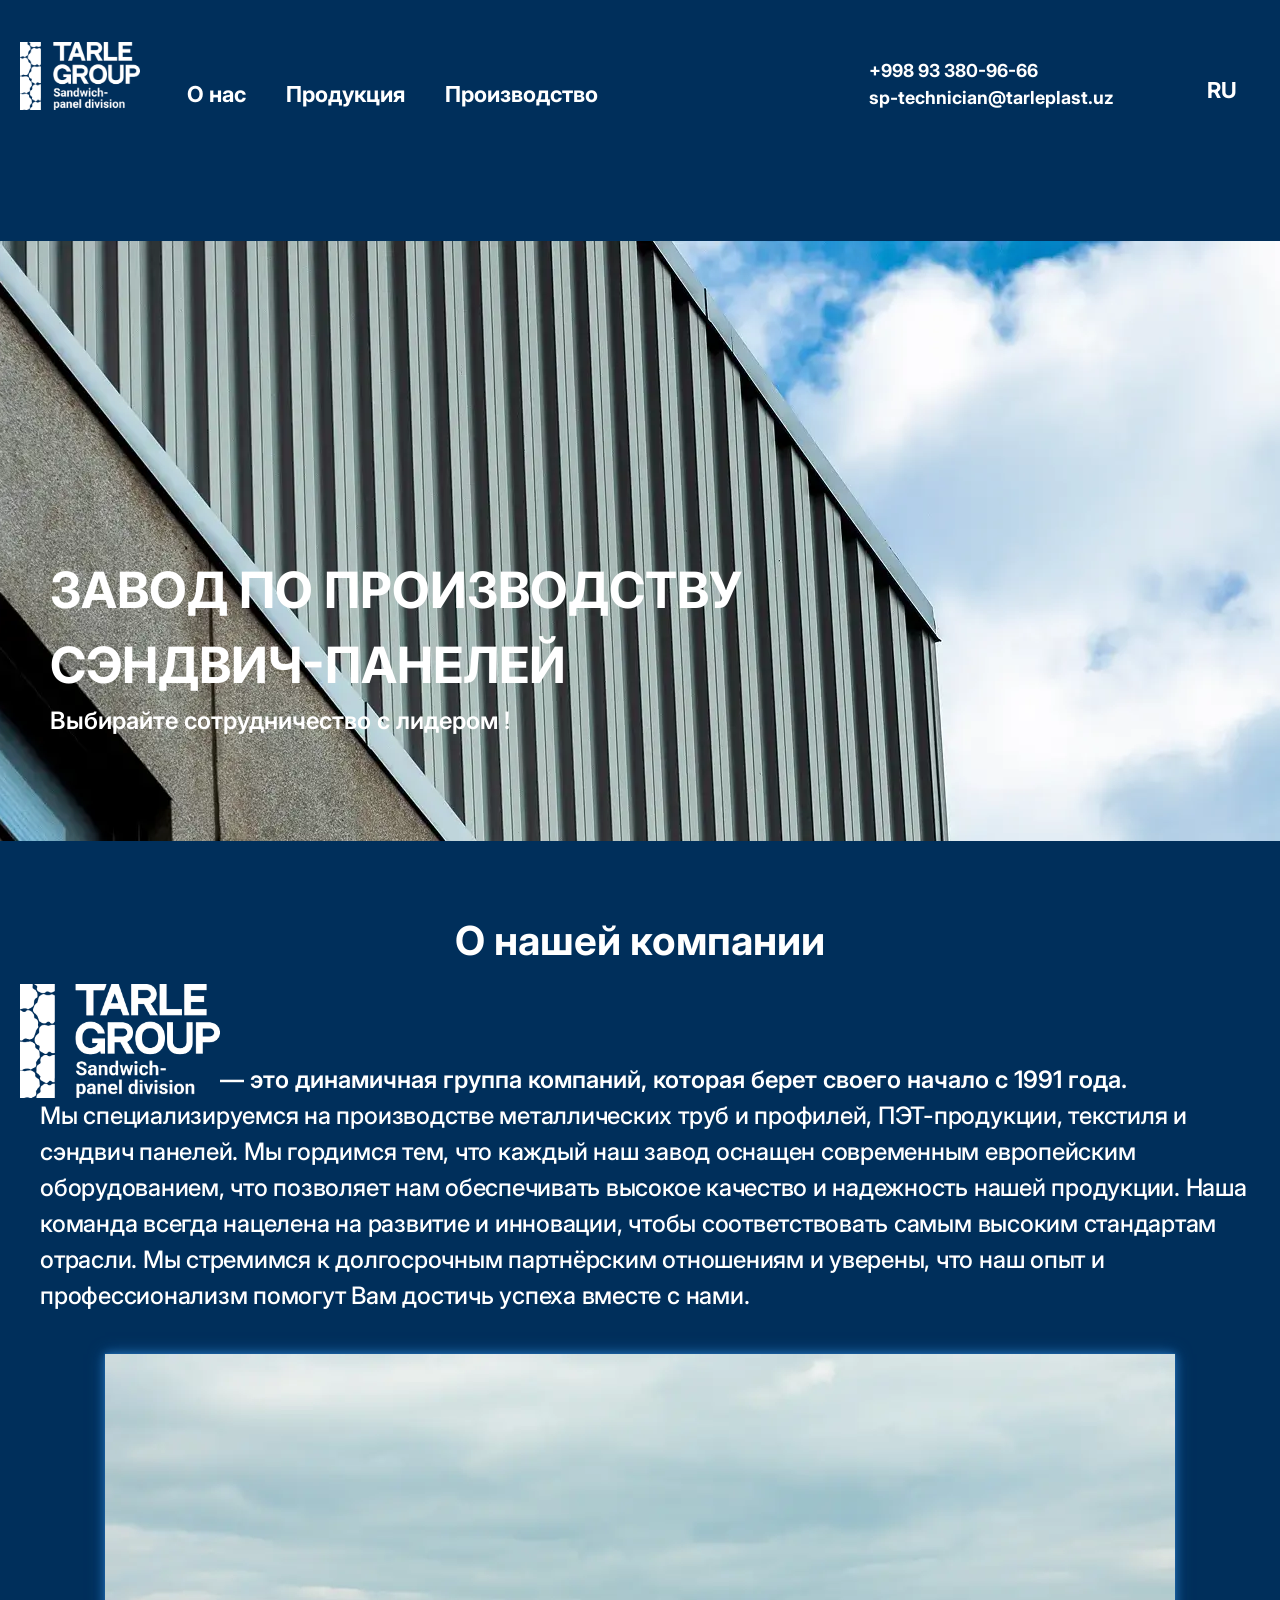
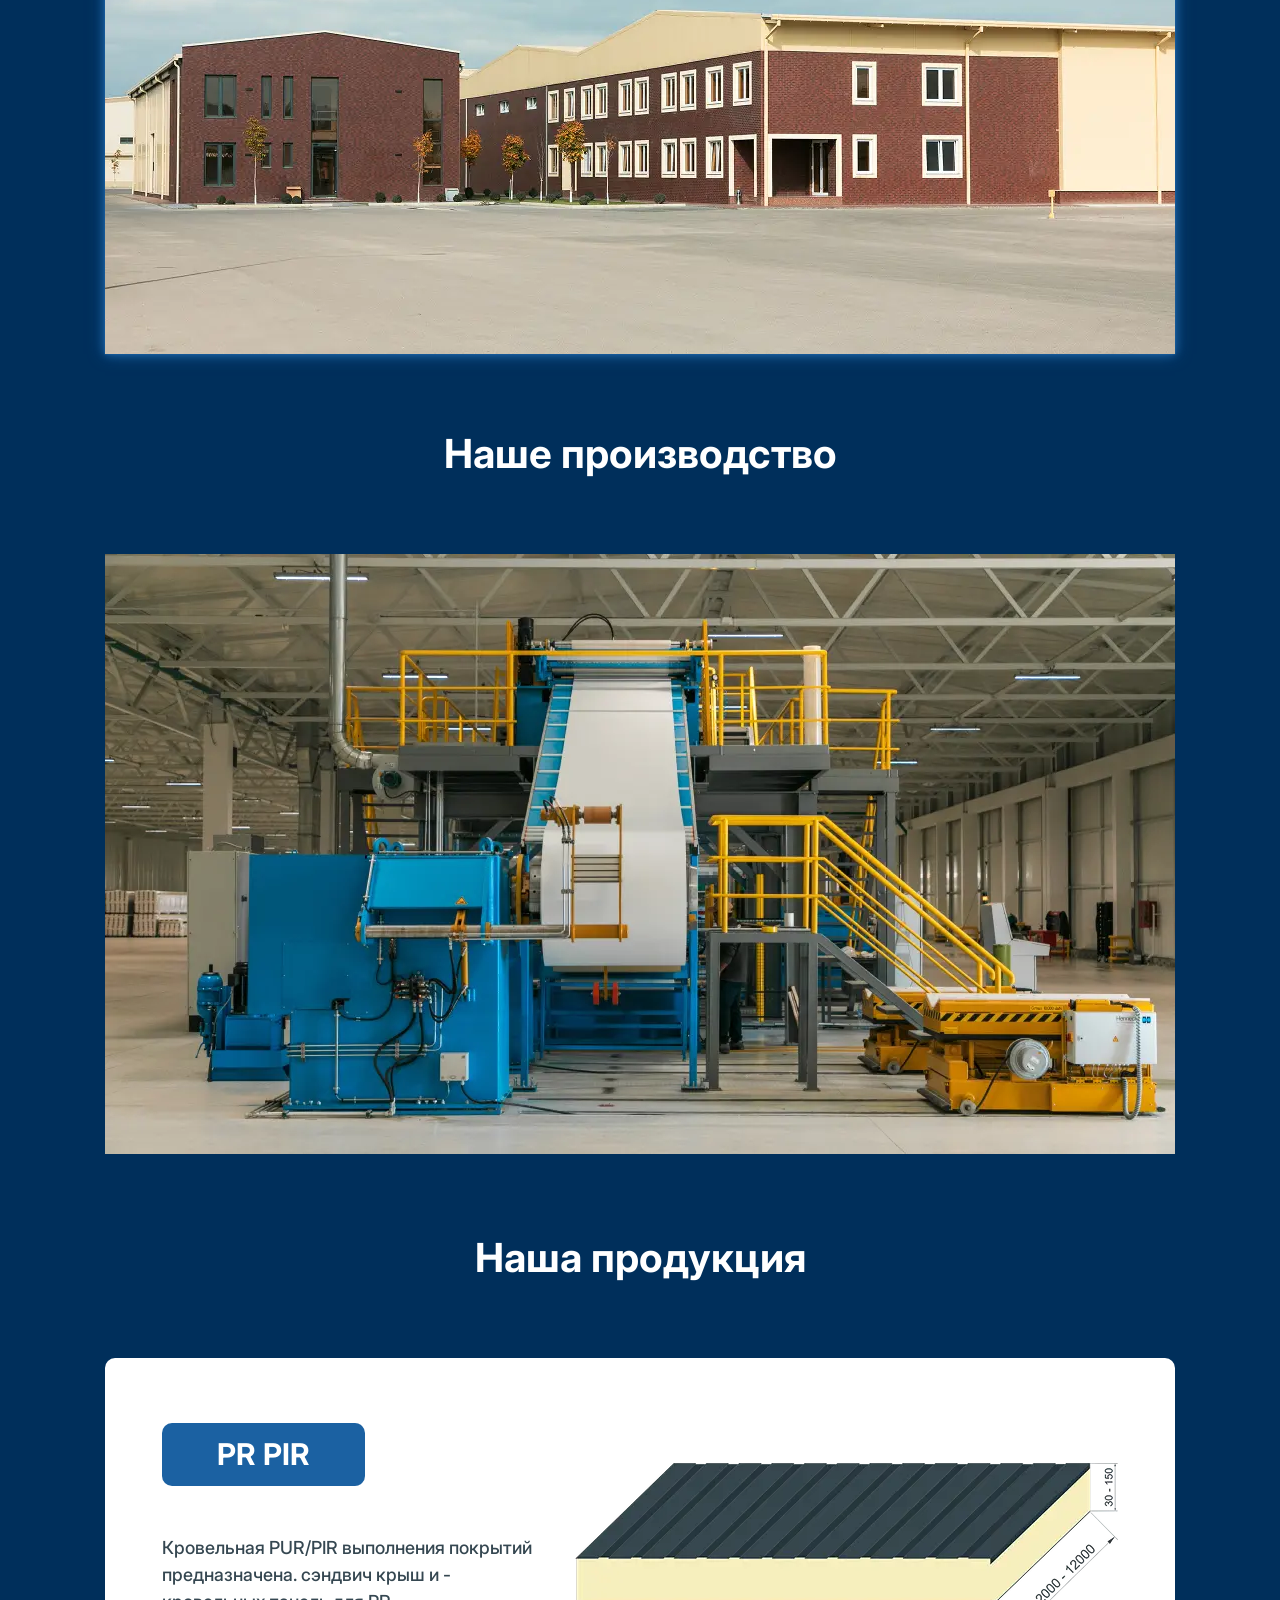
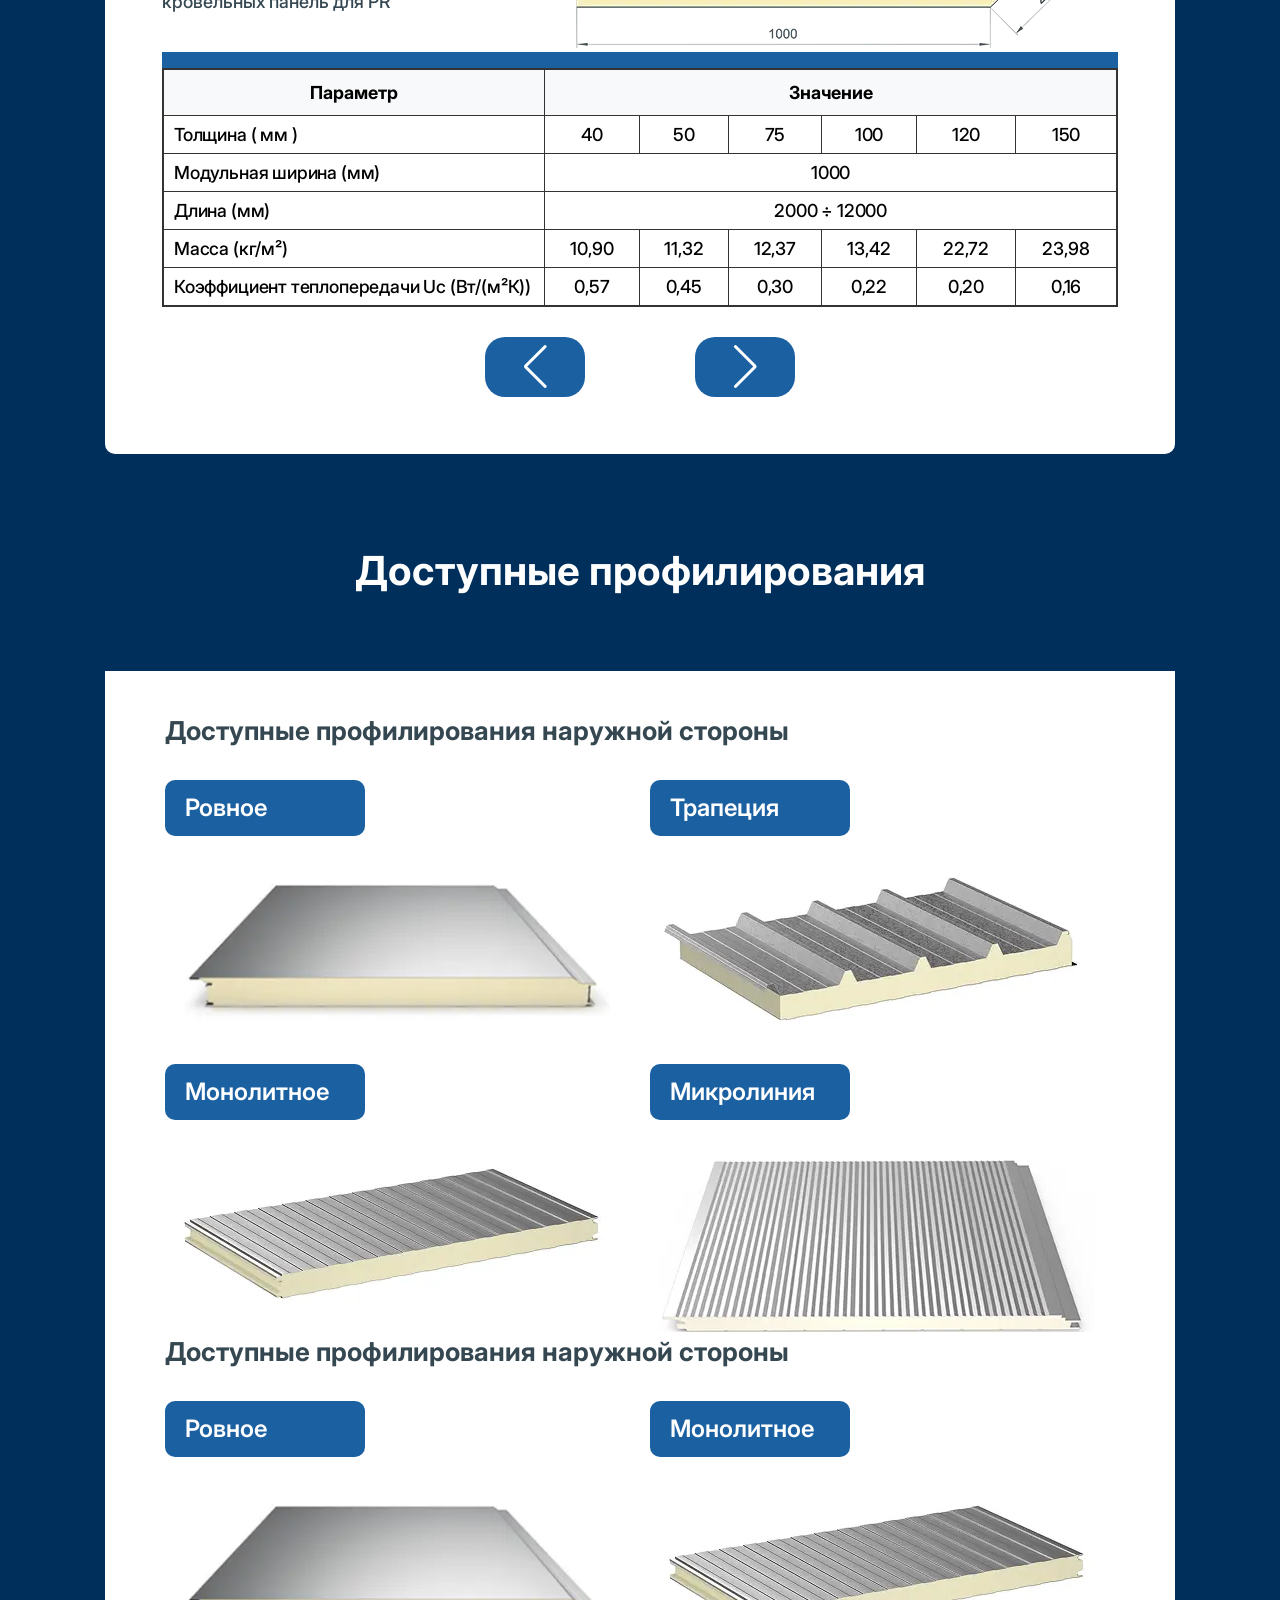
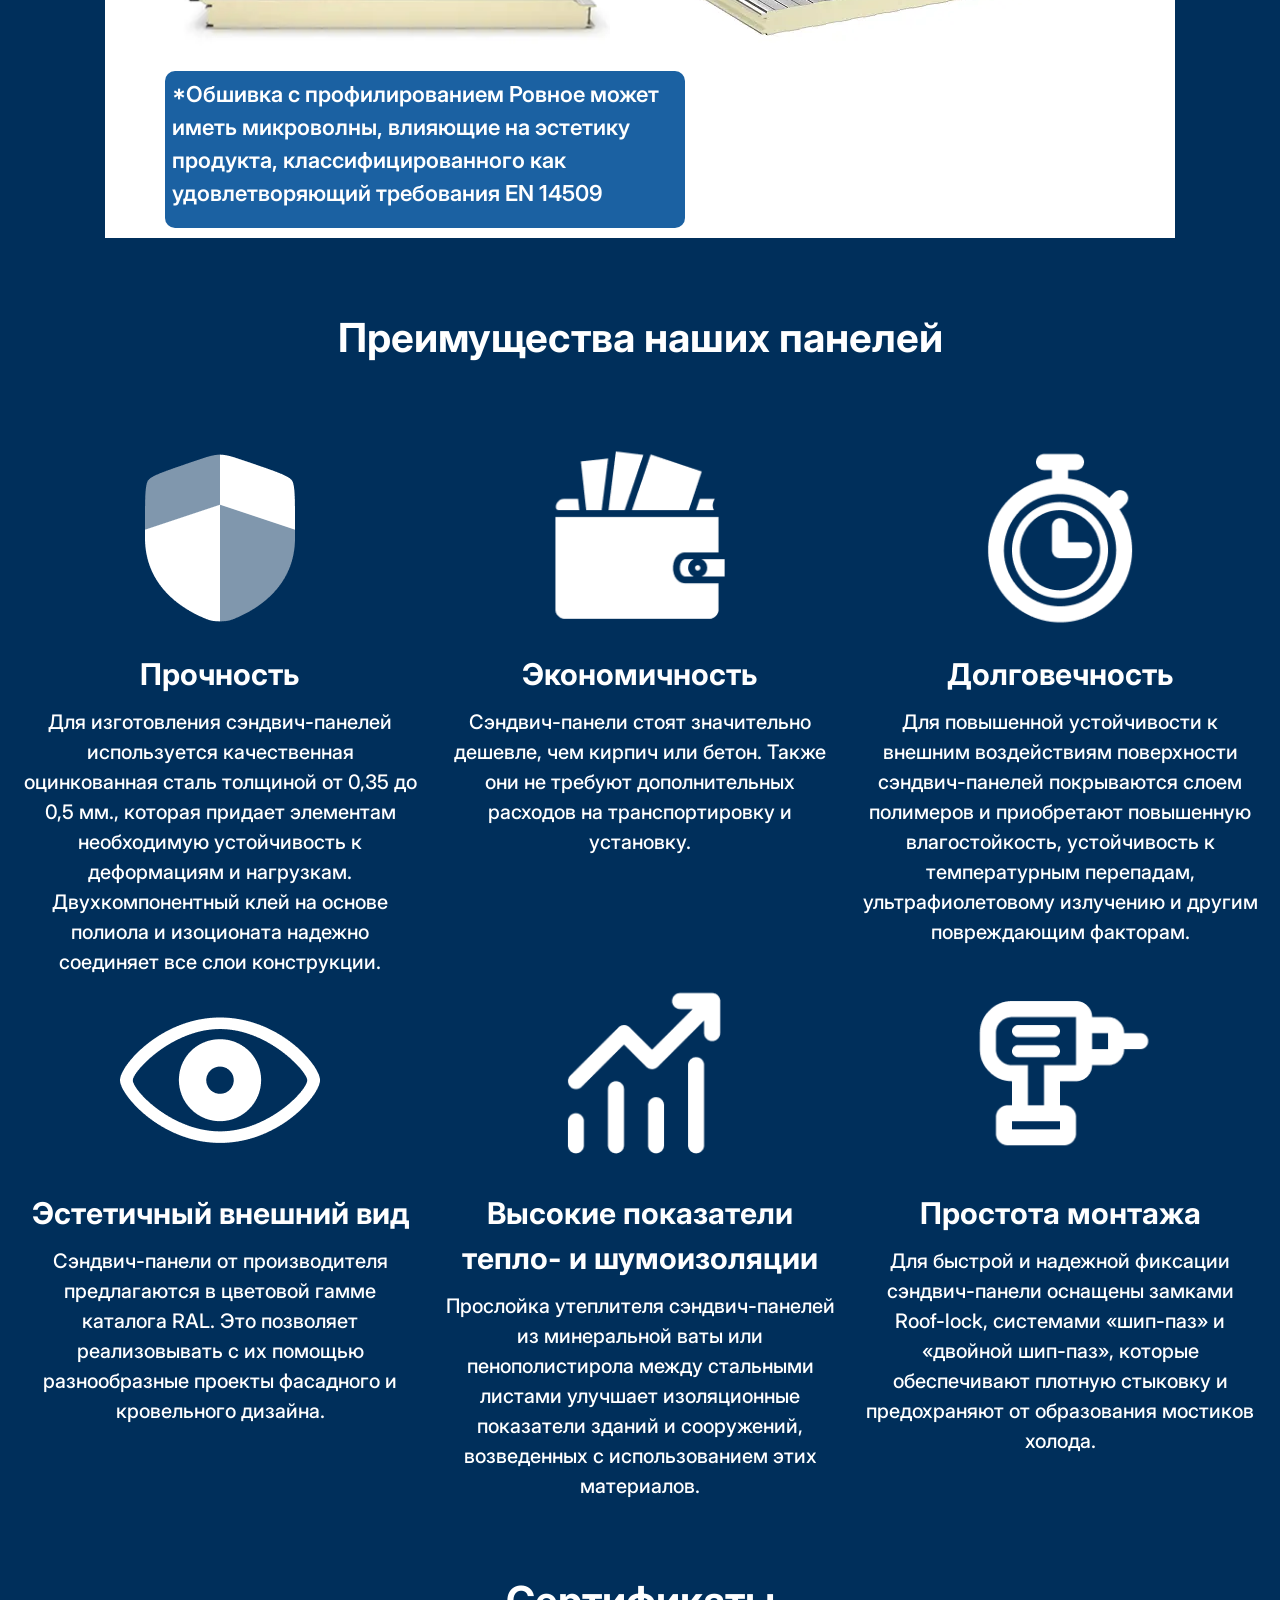
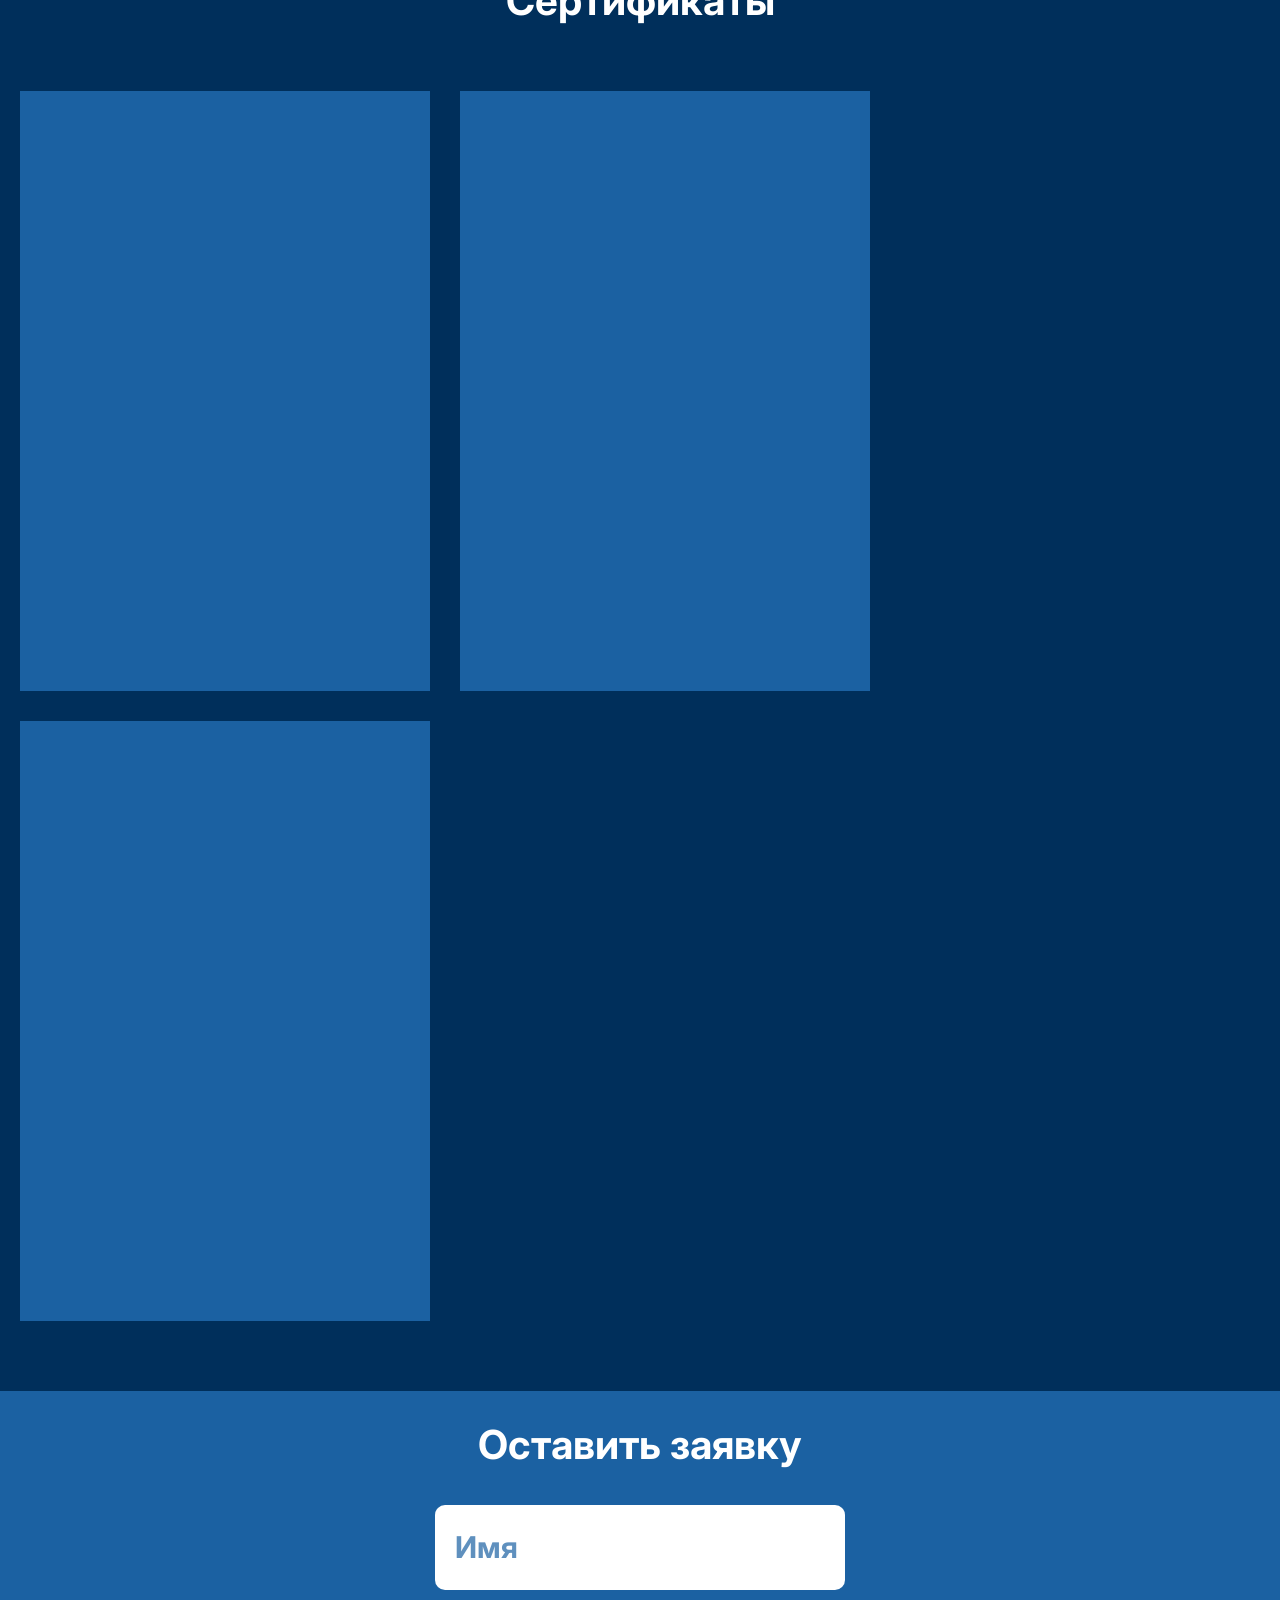
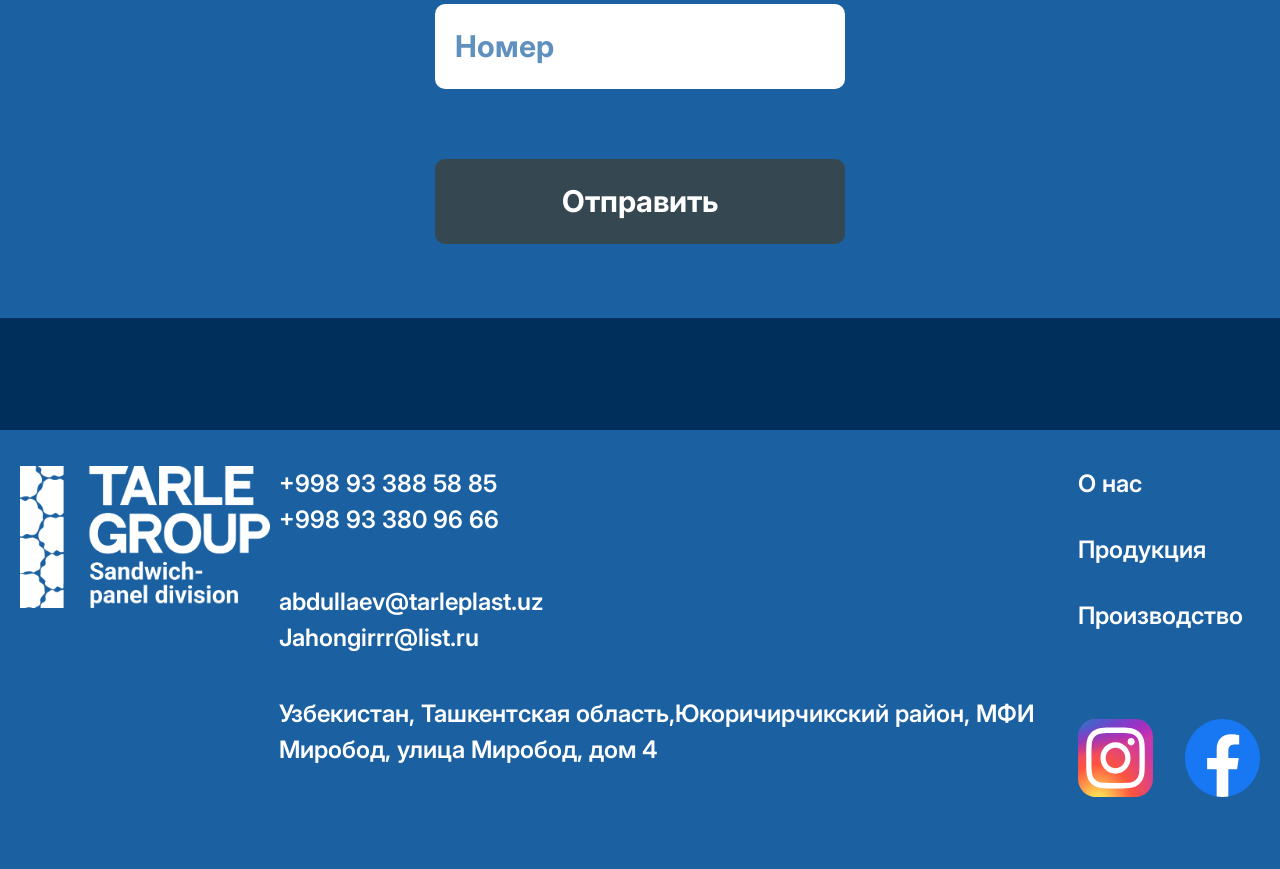
==== commit 181083cb: "настроил обратную связь нужно SEO и адаптация" ====
--- a/index.dev.html
+++ b/index.dev.html
@@ -15,16 +15,17 @@
     <nav class="nav flex items-center container" aria-label="Главная навигация">
       <div class="nav__left flex">
         <a href="/" class="logo" aria-label="Перейти на главную страницу">
-          <img src="./images/svg/logo.png" alt="Логотип компании Turan Global Group" loading="lazy" />
+          <img src="./images/svg/logo.svg" alt="Логотип компании Turan Global Group" loading="lazy" width="120"
+            height="82" />
         </a>
 
         <ul class="nav__list flex items-center">
           <li><a href="#about" class="nav__link link" aria-label="Перейти к разделу О нас">О нас</a></li>
           <li>
-            <a href="#works" class="nav__link link" aria-label="Перейти к разделу Продукция">Продукция</a>
+            <a href="#products" class="nav__link link" aria-label="Перейти к разделу Продукция">Продукция</a>
           </li>
           <li>
-            <a href="#partners" class="nav__link link" aria-label="Перейти к разделу Производство">Производство</a>
+            <a href="#production" class="nav__link link" aria-label="Перейти к разделу Производство">Производство</a>
           </li>
         </ul>
       </div>
@@ -74,13 +75,13 @@
       <p class="hero__text text">Выбирайте сотрудничество с лидером !</p>
     </section>
 
-    <section class="about container">
+    <section class="about container" id="about">
       <h2 class="about__title title">О нашей компании</h2>
 
       <div class="about__desc flex">
 
         <div class="about__intro">
-          <img class="about__logo" src="./images/svg/logo.svg" alt="" />
+          <img class="about__logo" src="./images/svg/logo.svg" alt="" width="200" />
           <span class="text"> — это динамичная группа компаний, которая берет своего начало с 1991 года.</span>
         </div>
         <p class="about__text text">
@@ -97,7 +98,7 @@
       </div>
     </section>
 
-    <section class="production container-secondary">
+    <section class="production container-secondary" id="production">
       <h2 class="production__title title">Наше производство</h2>
 
       <div class="swiper production__images">
@@ -137,7 +138,7 @@
 
     </section>
 
-    <section class="products container-secondary">
+    <section class="products container-secondary" id="products">
       <h2 class="products__title title">Наша продукция</h2>
 
       <div class="swiper products__slider">
@@ -707,9 +708,9 @@
     <section class="feedback container">
       <h2 class="feedback__title title">Оставить заявку</h2>
       <form class="feedback__form">
-        <input type="text" placeholder="Имя" required>
-        <input type="text" placeholder="tel" required>
-        <button class="feedback__btn title">Отправить</button>
+        <input type="text" placeholder="Имя" required id="name">
+        <input type="tel" placeholder="Номер" required id="tel">
+        <button class="feedback__btn title" type="submit">Отправить</button>
       </form>
     </section>
 
@@ -719,7 +720,7 @@
 
   <footer class="footer">
     <div class="footer__inner container">
-      <a href="" class="footer__logo"><img src="./images/svg/logo.svg" alt=""></a>
+      <a href="" class="footer__logo"><img src="./images/svg/logo.svg" alt="" width="250"></a>
       <addres class="footer__contacts">
         <a class="text footer__tel" href="tel:+998933885885">+998 93 388 58 85</a>
         <a class="text footer__tel" href="++998933809666">+998 93 380 96 66</a>
@@ -739,8 +740,10 @@
           <li><a href="#!" class="footer_list_link text">Производство</a></li>
         </ul>
         <div class="footer__icons">
-          <a href="https://www.instagram.com/tarle.sandwich?utm_source=ig_web_button_share_sheet&igsh=d2I5ejl5cDd5azdw"><img src="./images/svg/instagram-tarle-group.svg" alt=""></a>
-          <a href=""><img src="./images/svg/targle-group-tashkent-facebook-fb.svg" alt=""></a>
+          <a href="https://www.instagram.com/tarle.sandwich?utm_source=ig_web_button_share_sheet&igsh=d2I5ejl5cDd5azdw"
+            target="_blank"><img src="./images/svg/instagram-tarle-group.svg" alt=""></a>
+          <a href="https://www.facebook.com/profile.php?id=61575329717481" target="_blank"><img
+              src="./images/svg/targle-group-tashkent-facebook-fb.svg" alt=""></a>
         </div>
       </div>
     </div>
--- a/css/style.css
+++ b/css/style.css
@@ -764,7 +764,7 @@
   display: flex;
   flex-wrap: wrap;
   align-items: center;
-  justify-content: space-between;
+  gap: 30px;
   margin-top: 60px;
 }
 
@@ -889,6 +889,11 @@
 }
 
 
+@media(max-width:1200px) {
+  .hero {
+    margin-top: 70px;
+  }
+}
 
 @media(max-width: 576px) {
   .burger-menu {
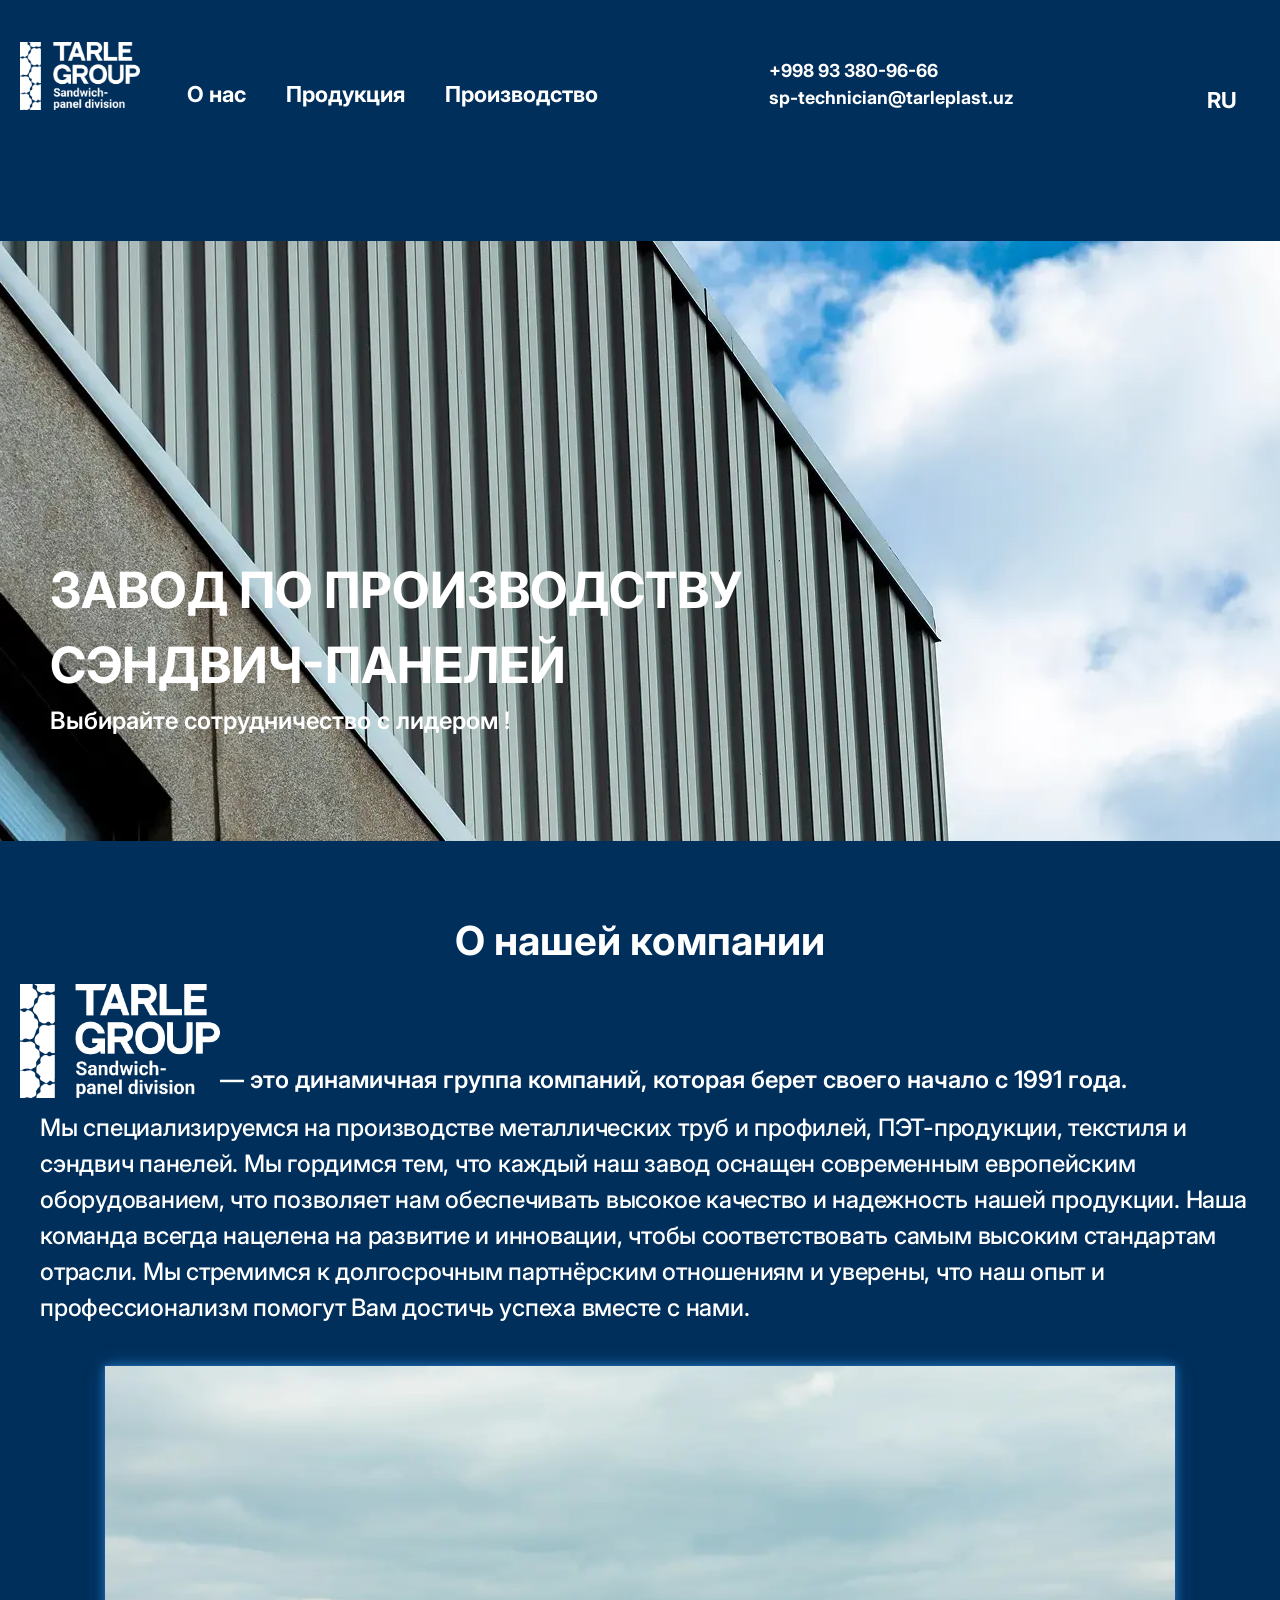
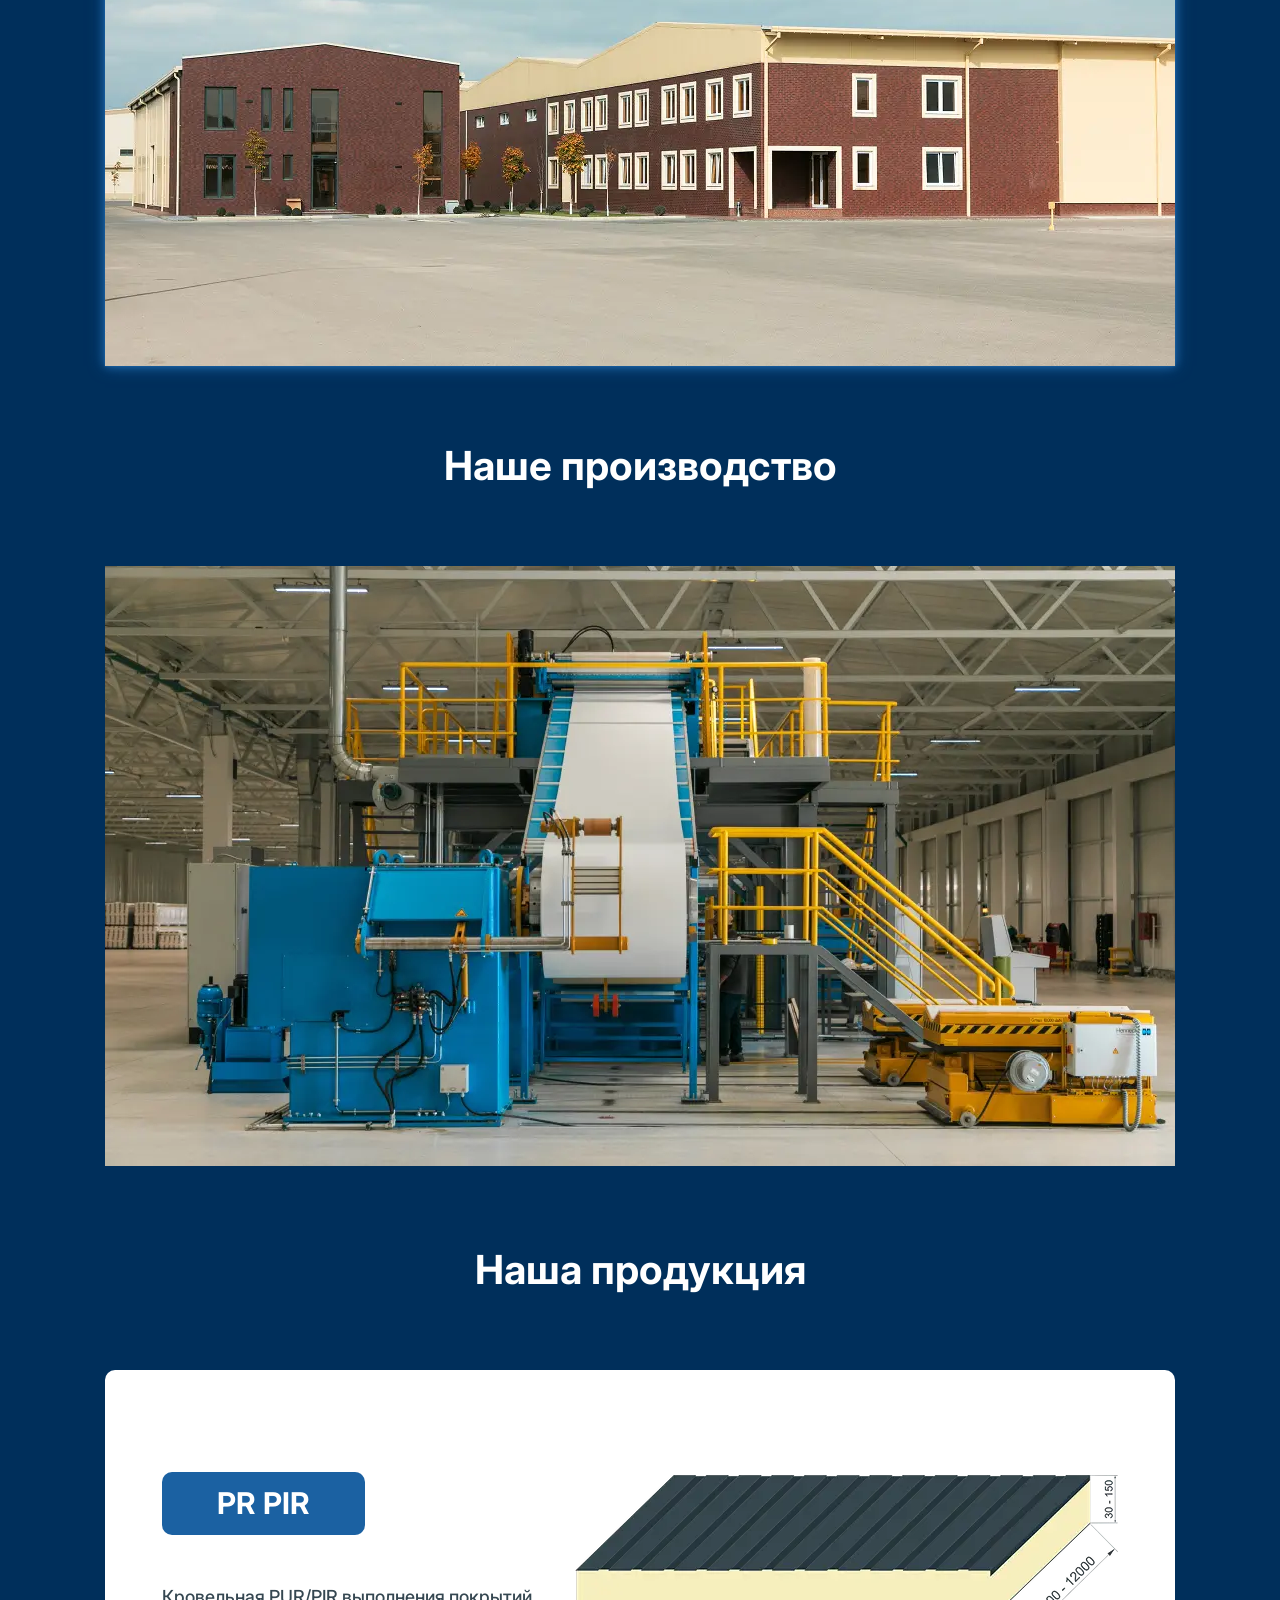
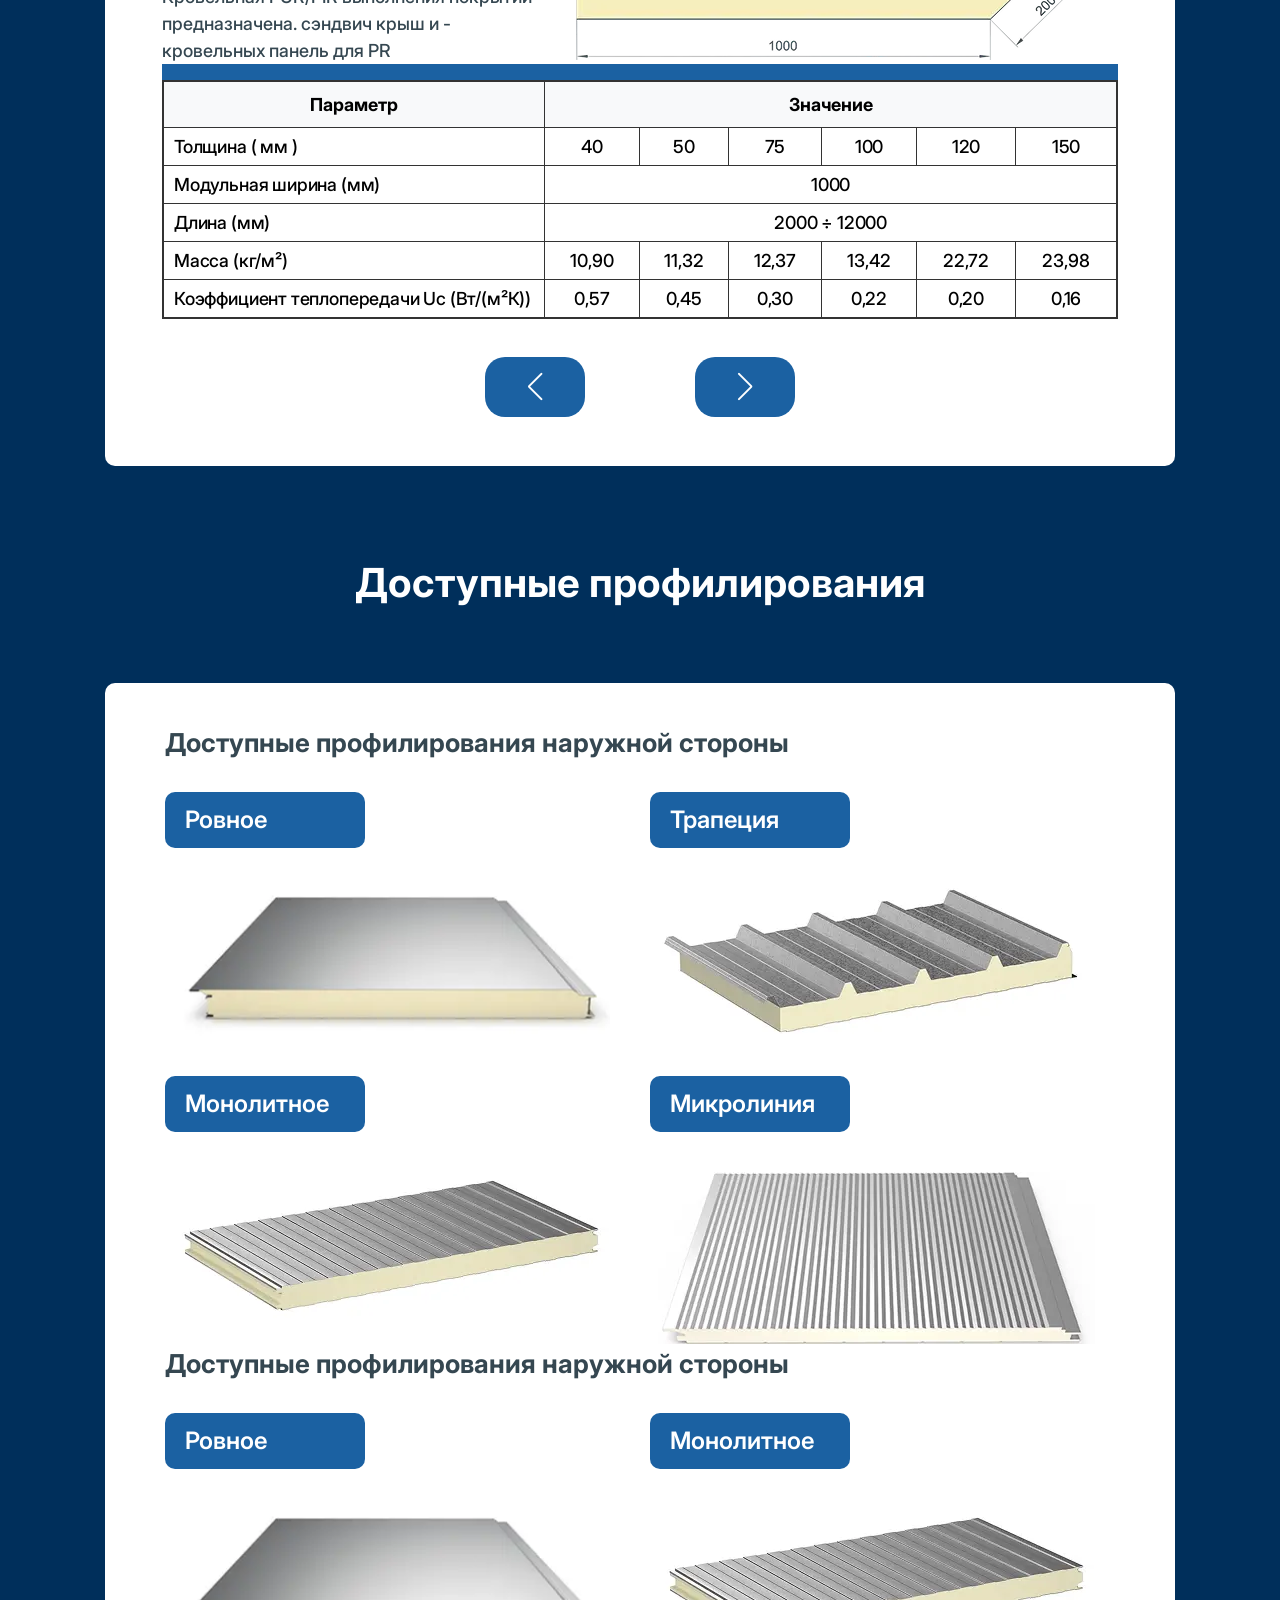
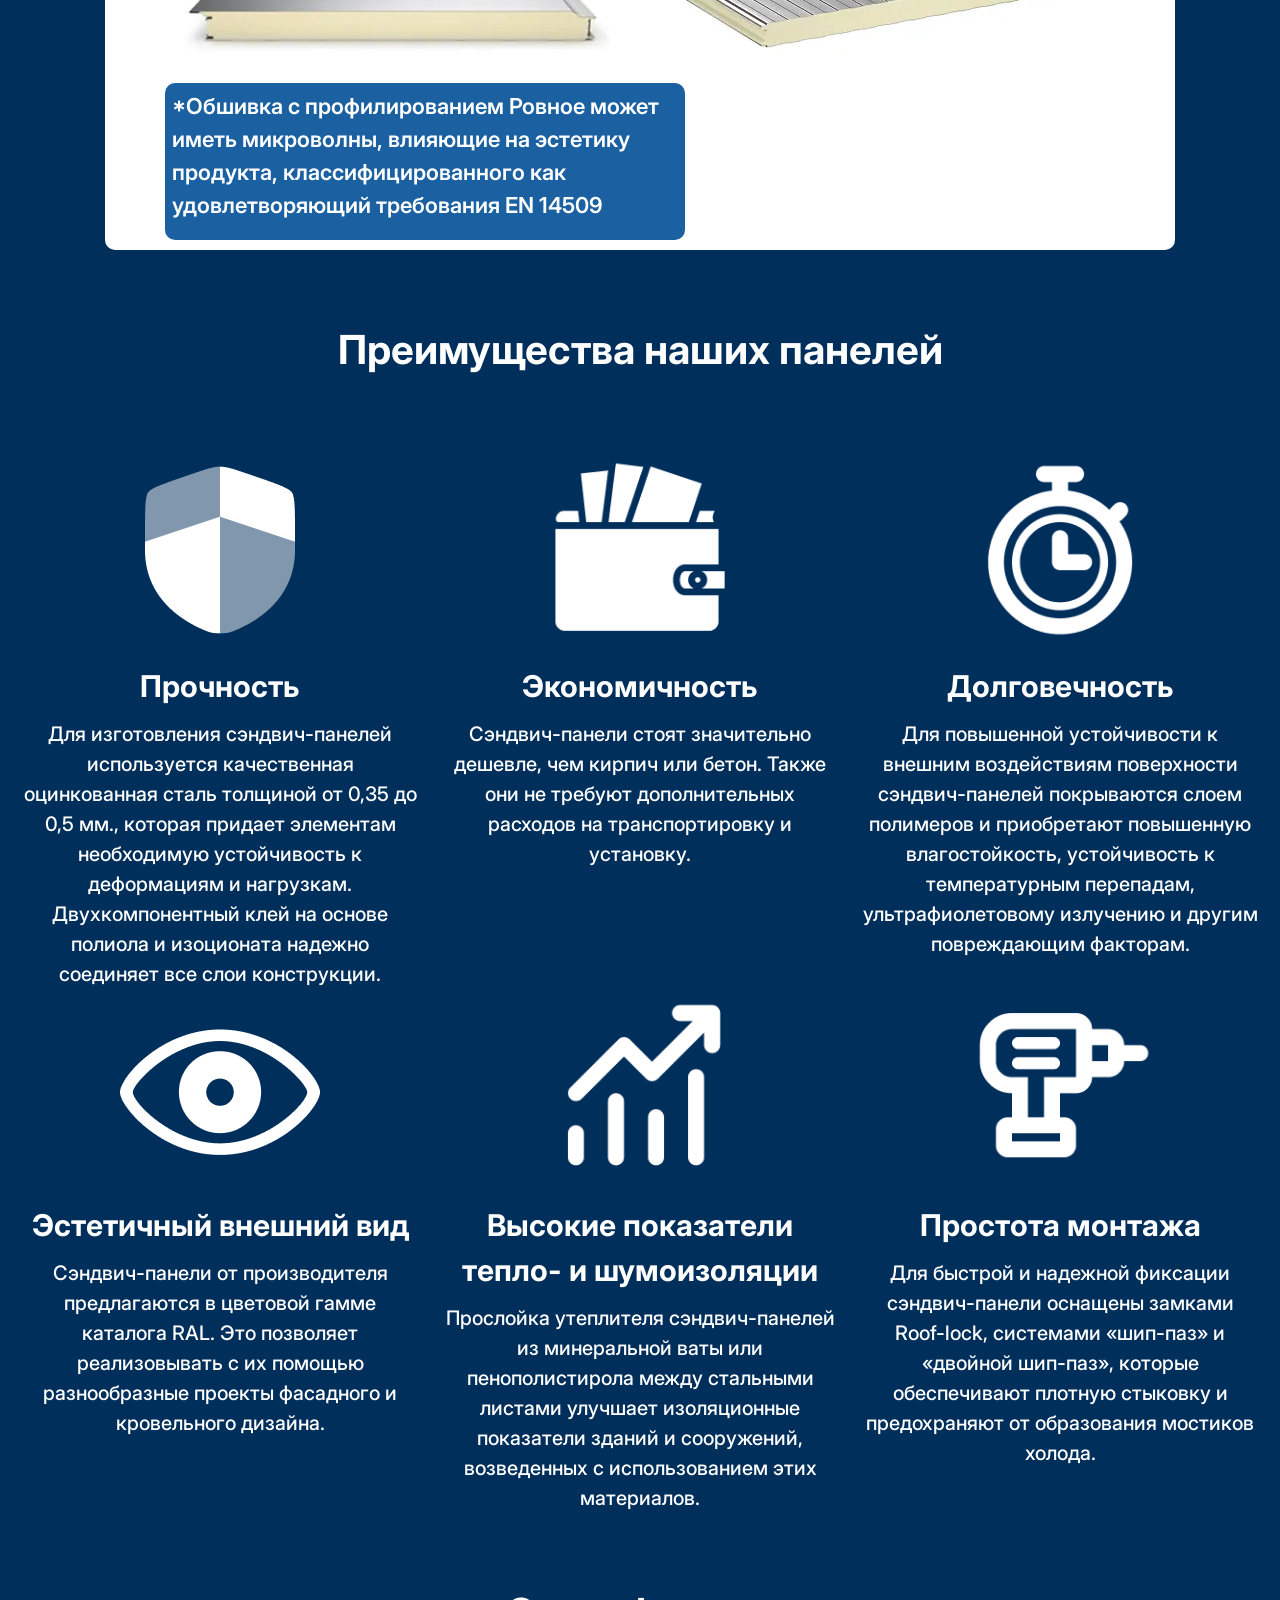
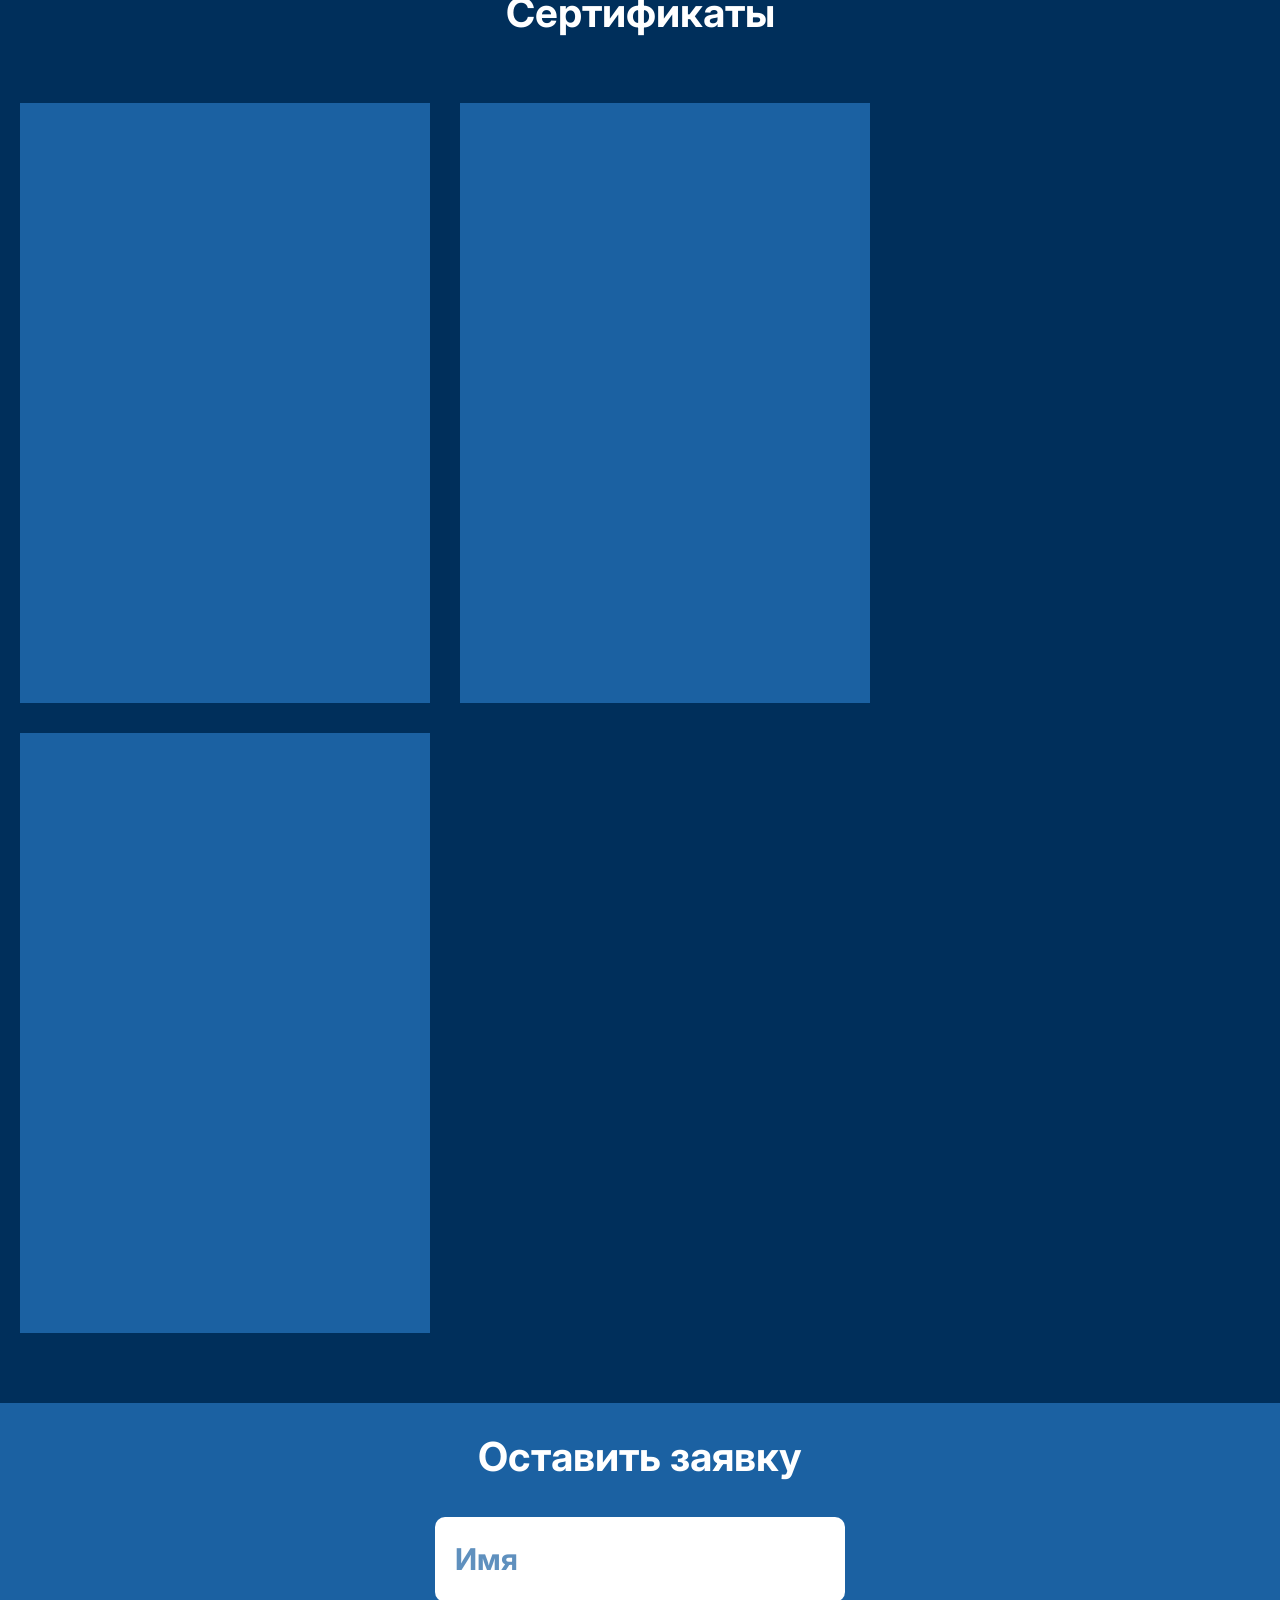
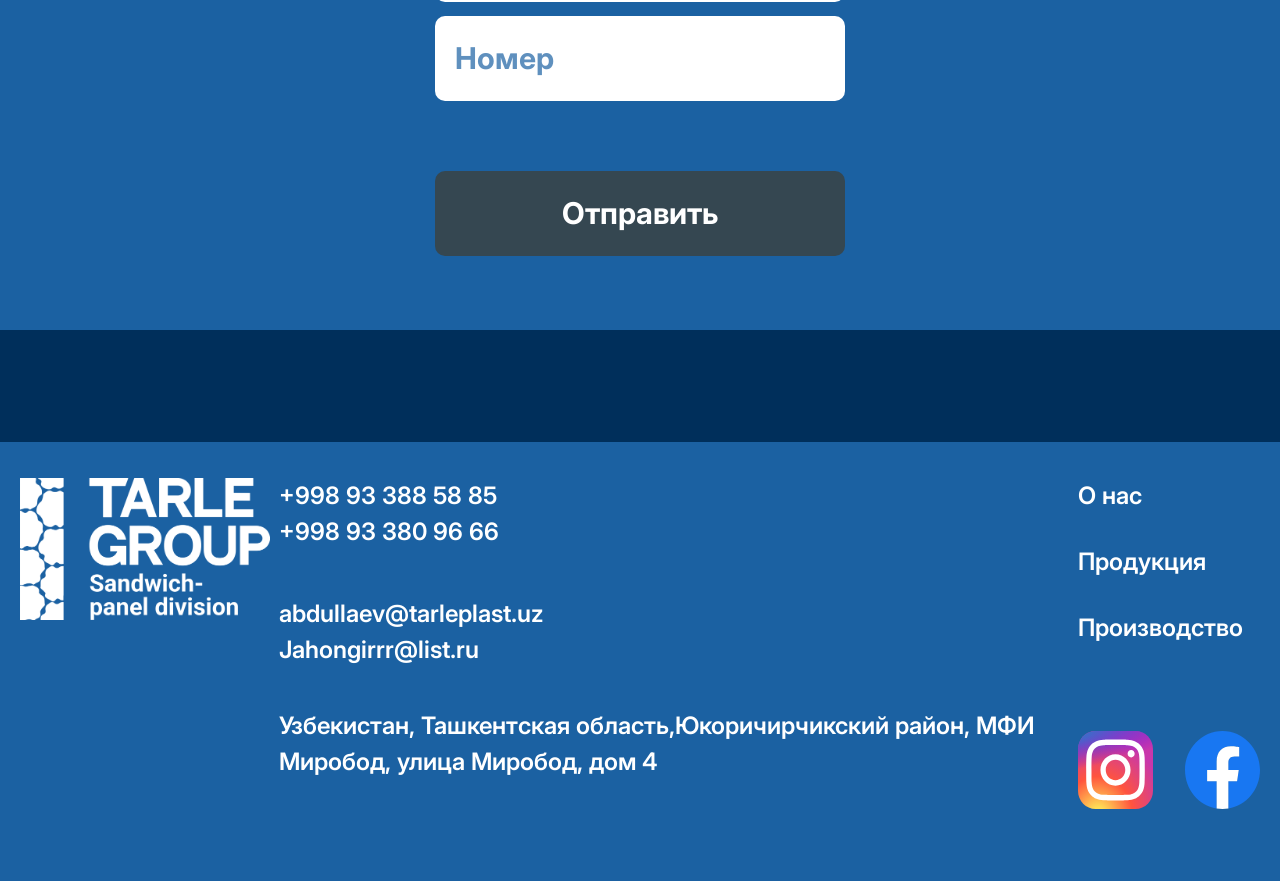
==== commit b60c23c4: "адаптация" ====
--- a/index.dev.html
+++ b/index.dev.html
@@ -45,24 +45,26 @@
           <span class="line" aria-hidden="true"></span>
         </button>
 
-        <div class="nav__actions" id="mobile-nav">
-          <ul class="nav__list flex items-center mobile">
-            <li><a href="#about" class="nav__link link">О нас</a></li>
-            <li><a href="#works" class="nav__link link">Продукция</a></li>
-            <li><a href="#partners" class="nav__link link">Производство</a></li>
-            <li><a href="#partners" class="nav__link link">Контакты</a></li>
-          </ul>
-          <div class="nav__lang flex" role="radiogroup" aria-label="Language selection">
-            <a href="#!" class="nav__option link" role="radio" aria-checked="true" tabindex="0" lang="ru">RU</a>
-            <div class="nav__options">
-              <a href="./uz/index.html" class="nav__option link" role="radio" tabindex="0" lang="uz">UZ</a>
-              <a href="./en/index.html" class="nav__option link" role="radio" tabindex="0" lang="en">EN</a>
-            </div>
-
-            <div class="nav__socials">
-              <a href="#!"><img src="./images/svg/instagram-tarle-group.svg" alt="" /></a>
-              <a href="#!"><img src="./images/svg/targle-group-tashkent-facebook-fb.svg" alt="" /></a>
-            </div>
+
+      </div>
+
+      <div class="nav__actions" id="mobile-nav">
+        <ul class="nav__list flex items-center mobile">
+          <li><a href="#about" class="nav__link link">О нас</a></li>
+          <li><a href="#products" class="nav__link link">Продукция</a></li>
+          <li><a href="#production" class="nav__link link">Производство</a></li>
+          <li><a href="#footer" class="nav__link link">Контакты</a></li>
+        </ul>
+        <div class="nav__lang flex" role="radiogroup" aria-label="Language selection">
+          <a href="#!" class="nav__option link" role="radio" aria-checked="true" tabindex="0" lang="ru">RU</a>
+          <div class="nav__options">
+            <a href="./uz/index.html" class="nav__option link" role="radio" tabindex="0" lang="uz">UZ</a>
+            <a href="./en/index.html" class="nav__option link" role="radio" tabindex="0" lang="en">EN</a>
+          </div>
+
+          <div class="nav__socials">
+            <a href="#!"><img src="./images/svg/instagram-tarle-group.svg" alt="" /></a>
+            <a href="#!"><img src="./images/svg/targle-group-tashkent-facebook-fb.svg" alt="" /></a>
           </div>
         </div>
       </div>
@@ -718,7 +720,7 @@
 
 
 
-  <footer class="footer">
+  <footer class="footer" id="footer">
     <div class="footer__inner container">
       <a href="" class="footer__logo"><img src="./images/svg/logo.svg" alt="" width="250"></a>
       <addres class="footer__contacts">
@@ -735,9 +737,9 @@
       </addres>
       <div class="footer__right">
         <ul class="footer__list">
-          <li><a href="#!" class="footer_list_link text">О нас</a></li>
-          <li><a href="#!" class="footer_list_link text">Продукция</a></li>
-          <li><a href="#!" class="footer_list_link text">Производство</a></li>
+          <li><a href="#about" class="footer_list_link text">О нас</a></li>
+          <li><a href="#products" class="footer_list_link text">Продукция</a></li>
+          <li><a href="#production" class="footer_list_link text">Производство</a></li>
         </ul>
         <div class="footer__icons">
           <a href="https://www.instagram.com/tarle.sandwich?utm_source=ig_web_button_share_sheet&igsh=d2I5ejl5cDd5azdw"
--- a/css/style.css
+++ b/css/style.css
@@ -42,7 +42,8 @@
   --mainColor: #1b61a2;
   --white: #fff;
   --swiper-theme-color: #fff !important;
-  --bRadius: 10px
+  --bRadius: 10px;
+  --swiper-navigation-size: 28px;
 }
 
 .visually-hidden {
@@ -510,13 +511,13 @@
 }
 
 .about__img {
-  box-shadow: 0 0 1px 0 #1b61a2, 0 0 2px 0 #1b61a2, 0 0 8px 0 #1b61a2, 0 0 15px 0 #1b61a2;
   background: rgba(255, 255, 255, 0);
   display: flex;
 }
 
 .about__img img {
   width: 100%;
+  box-shadow: 0 0 1px 0 #1b61a2, 0 0 2px 0 #1b61a2, 0 0 8px 0 #1b61a2, 0 0 15px 0 #1b61a2;
 }
 
 .about__desc {
@@ -531,6 +532,7 @@
   margin-left: 20px;
   font-weight: 400;
   margin-bottom: 40px;
+  margin-top: 12px;
 }
 
 .about__intro {
@@ -562,7 +564,7 @@
 
 .products__header {
   display: flex;
-  align-items: flex-start;
+  align-items: flex-end;
   justify-content: center;
   gap: 24px;
 }
@@ -668,6 +670,7 @@
   background: #fff;
   padding: 40px 60px 10px;
   margin-top: 70px;
+  border-radius: 10px;
 }
 
 .profiles__items_title {
@@ -863,8 +866,6 @@
   gap: 32px;
 }
 
-
-
 .swiper__btns {
   display: flex;
   flex-direction: row-reverse;
@@ -890,12 +891,181 @@
 
 
 @media(max-width:1200px) {
+  .nav {
+    margin-top: 10px;
+  }
+
+  .hero,
+  .products,
+  .certificates__items {
+    margin: 50px auto;
+  }
+
+  .certificates__items {
+    justify-content: center;
+  }
+
+  .text {
+    font-size: 19px;
+  }
+
+  .title {
+    font-size: 35px;
+  }
+
+  .about__intro img {
+    width: 130px;
+  }
+
   .hero {
-    margin-top: 70px;
-  }
-}
-
-@media(max-width: 576px) {
+    padding-bottom: 0;
+    justify-content: center;
+    height: 500px;
+  }
+
+  .hero__title {
+    font-size: 40px;
+  }
+
+  .about,
+  .profiles {
+    margin-bottom: 50px;
+  }
+
+  .nav__right {
+    gap: 10px;
+  }
+
+  .link {
+    font-size: 18px;
+  }
+
+  .nav__options {
+    top: 40px;
+  }
+
+  .container-secondary {
+    max-width: 930px;
+    padding: 0 15px;
+  }
+
+  .about__img.container-secondary,
+  .production.container-secondary {
+    max-width: 730px;
+  }
+
+  .production__img img {
+    object-fit: fill;
+    width: 100%;
+  }
+
+  .products__header_right img {
+    width: 400px;
+  }
+
+  .swiper__btns {
+    width: 310px;
+    height: 50px !important;
+    bottom: 35px;
+  }
+
+  .profiles__items_title.title {
+    font-size: 30px;
+  }
+
+  .profiles__items_title:nth-of-type(2) {
+    margin-top: 30px;
+  }
+
+  .profiles__label {
+    max-width: 160px;
+  }
+
+  .profiles__items {
+    padding: 40px 40px 10px;
+  }
+
+  .profiles__list {
+    gap: 50px;
+    justify-content: space-between;
+    margin-top: 40px;
+  }
+
+  .profiles__item {
+    max-width: 360px;
+  }
+
+  .profiles__text {
+    max-width: 430px;
+  }
+
+  .benefits__grid {
+    justify-content: center;
+    gap: 60px;
+  }
+
+  .benefits__icon img {
+    width: 150px;
+    height: 150px;
+  }
+
+  .benefits__item_text {
+    font-size: 17px;
+  }
+
+  .benefits__item:nth-child(2),
+  .benefits__item:nth-child(4) {
+    order: 1;
+  }
+
+  .feedback__form {
+    max-width: 360px;
+  }
+
+  .feedback__btn.title {
+    font-size: 25px;
+  }
+
+  .feedback__form input,
+  .feedback__form input::placeholder {
+    font-size: 25px;
+  }
+
+  .footer__inner {
+    justify-content: center;
+    gap: 50px;
+  }
+
+  .feedback__btn {
+    margin-top: 50px;
+  }
+
+  .footer__icons img {
+    width: 50px;
+  }
+
+  .footer__icons {
+    margin-top: 40px;
+  }
+
+  .footer__contacts {
+    max-width: 500px;
+  }
+
+  .footer__maps {
+    margin-top: 20px;
+  }
+
+  .footer__tel:nth-child(2) {
+    margin-bottom: 20px;
+  }
+
+  .footer__logo img {
+    width: 150px;
+  }
+}
+
+@media(max-width: 768px) {
   .burger-menu {
     display: -webkit-box;
     display: -ms-flexbox;
@@ -941,19 +1111,25 @@
     align-items: flex-start;
     -webkit-box-pack: center;
     -ms-flex-pack: center;
-    justify-content: center
+    justify-content: center;
+    padding-top: 50px;
   }
 
   .nav__list.mobile .nav__link {
     display: inline-block;
-    padding-left: 12px;
-    position: relative
+    position: relative;
+    width: 100%;
+    padding-left: 30px;
+  }
+
+  .nav__list.mobile li {
+    width: 30vw;
   }
 
   .nav__list.mobile .nav__link::after {
     content: "";
     display: block;
-    width: 100px;
+    width: 100%;
     height: 1px;
     background: #fff;
     margin-top: 8px;
@@ -965,15 +1141,16 @@
     position: relative;
     -webkit-box-align: center;
     -ms-flex-align: center;
-    align-items: center
+    align-items: center;
+    gap: 70px;
   }
 
   .nav__actions {
     position: absolute;
     top: 0;
-    right: -5px;
-    height: 170px;
-    width: 45vw;
+    left: 0;
+    width: 100vw;
+    padding-bottom: 30px;
     background: #000;
     z-index: -3;
     display: -webkit-box;
@@ -1013,10 +1190,6 @@
     z-index: 1
   }
 
-  .nav__option {
-    text-shadow: 0 0 8px rgba(255, 215, 77, .9), 0 0 15px rgba(255, 215, 77, .7), 0 0 25px rgba(255, 215, 77, .5), 0 0 40px rgba(255, 215, 77, .3)
-  }
-
   .nav__lang.active .nav__option {
     background: rgba(0, 0, 0, 0)
   }
@@ -1025,47 +1198,86 @@
     display: none
   }
 
-  .hero__slider {
-    height: 300px
-  }
-
-  .hero__slide:nth-child(7) img {
-    height: 100%
-  }
-
-  .about__swiper.swiper {
-    display: block;
-    height: 350px;
-    padding: 10px
-  }
-
-  .about__slide.swiper-slide img {
-    height: 100%;
-    width: 100%;
-    -o-object-fit: fill;
-    object-fit: fill;
-    border-radius: 3px
-  }
-
-  .about__swiper .swiper-wrapper {
-    -webkit-box-shadow: 0 0 0px 0 #ecc440, 0 0 1px 0 #ecc440, 0 0 3px 0 #ecc440, 0 0 5px 0 #ecc440, 0 0 9px 0 #ecc440, 0 0 16px 0 #ecc440;
-    box-shadow: 0 0 0px 0 #ecc440, 0 0 1px 0 #ecc440, 0 0 3px 0 #ecc440, 0 0 5px 0 #ecc440, 0 0 9px 0 #ecc440, 0 0 16px 0 #ecc440;
-    border-radius: 5px
-  }
-
-  .about__slide_inner {
-    height: 100%
-  }
-
-  .about__desc_top {
-    gap: 15px
-  }
-
-  .text {
-    font-size: 13px
-  }
-
-}
+  .footer__inner {
+    flex-direction: column;
+    text-align: center;
+  }
+
+  .footer__icons {
+    justify-content: center;
+  }
+
+  .footer__contacts {
+    max-width: initial;
+    order: 1;
+  }
+
+  .hero__title {
+    font-size: 30px;
+  }
+
+  .about__logo {
+    width: 115px;
+  }
+
+  .about__intro {
+    gap: 15px;
+  }
+
+  .container-secondary,
+  .about__img.container-secondary,
+  .production.container-secondary {
+    max-width: 640px;
+    padding: 0 15px;
+  }
+
+  .products__header_title.title {
+    font-size: 24px;
+  }
+
+  .products__table_cell {
+    font-size: 14px;
+  }
+
+  .products__items {
+    padding: 40px 15px 100px;
+  }
+
+  .products__header_right img {
+    width: 280px;
+  }
+
+  .products__header_left {
+    gap: 20px;
+  }
+
+  .swiper__btns {
+    width: 250px;
+    height: 42px;
+  }
+
+  .swiper-button-next,
+  .swiper-button-prev {
+    width: 80px !important;
+  }
+
+  .products__header_text {
+    font-size: 16px;
+  }
+
+  .products__header {
+    flex-direction: column;
+    align-items: center;
+    margin-bottom: 15px;
+    text-align: center;
+  }
+
+}
+
+
+
+
+
 
 
 .thank {
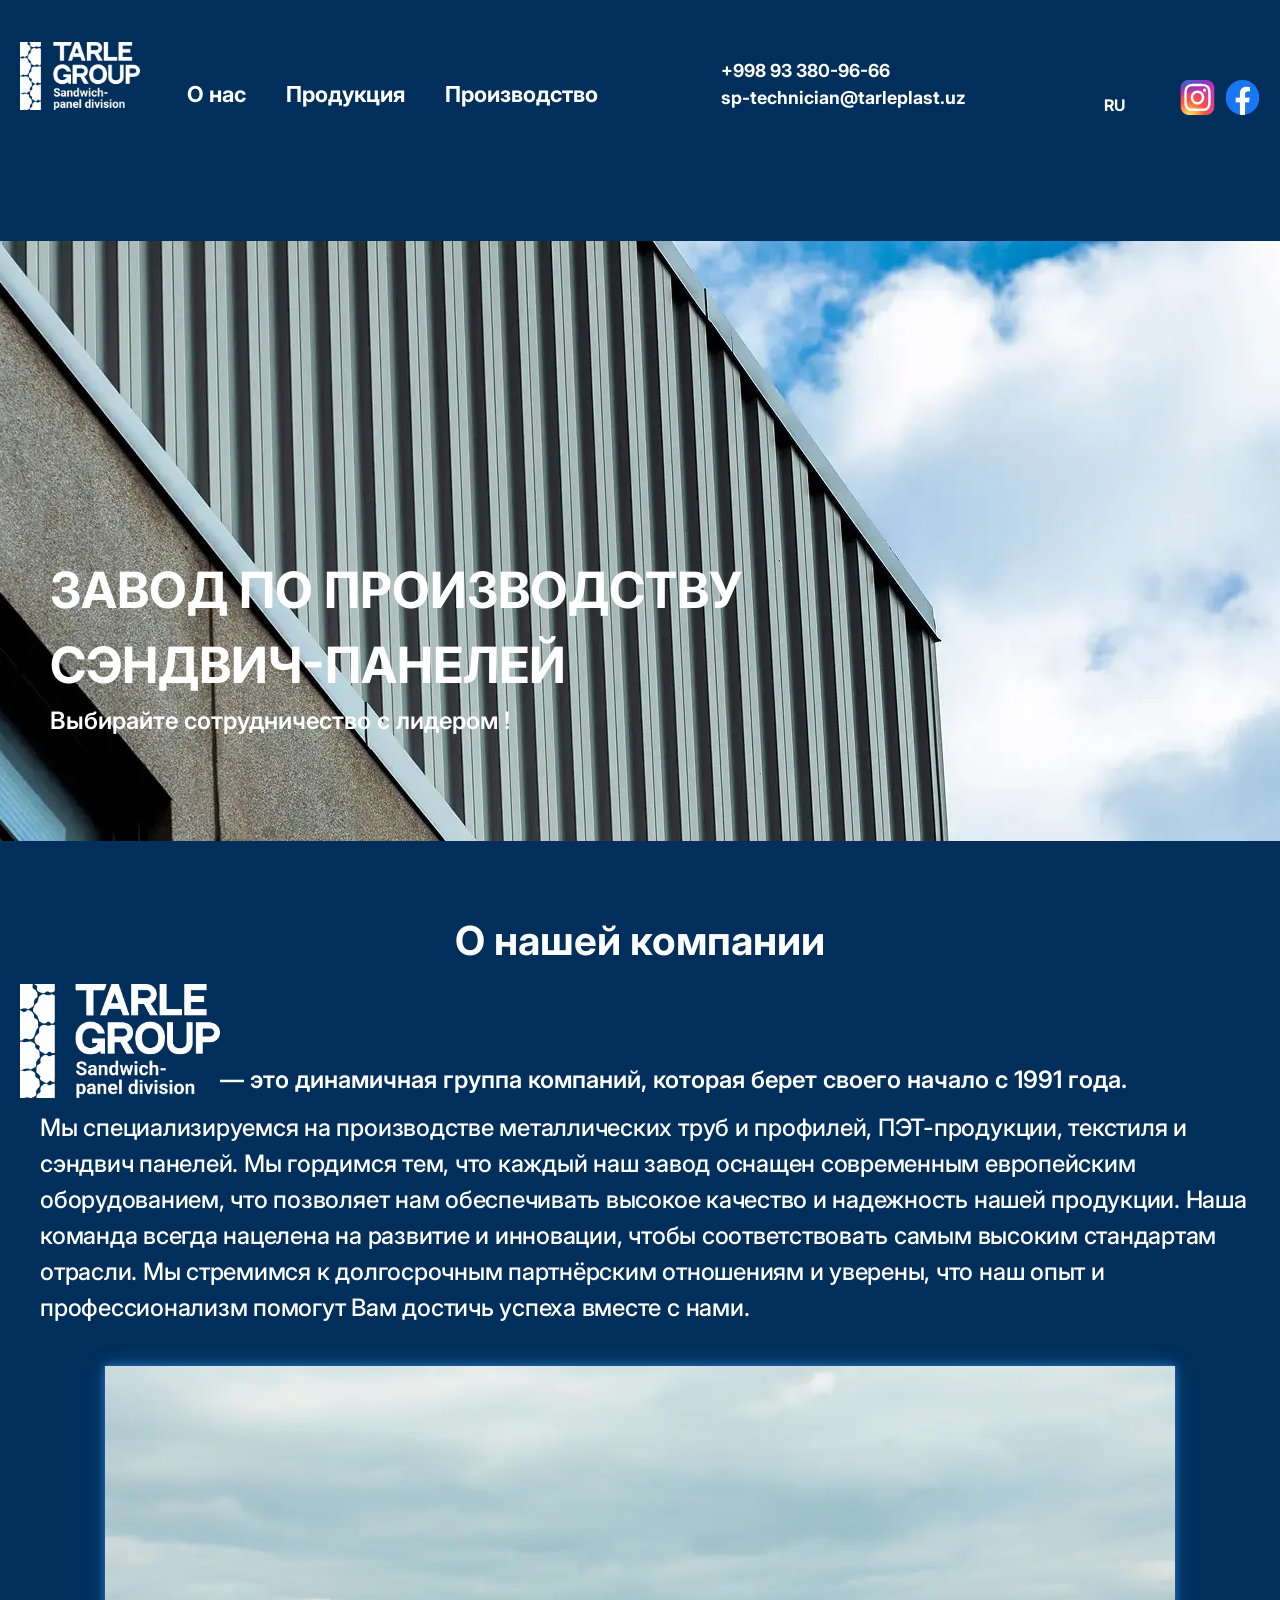
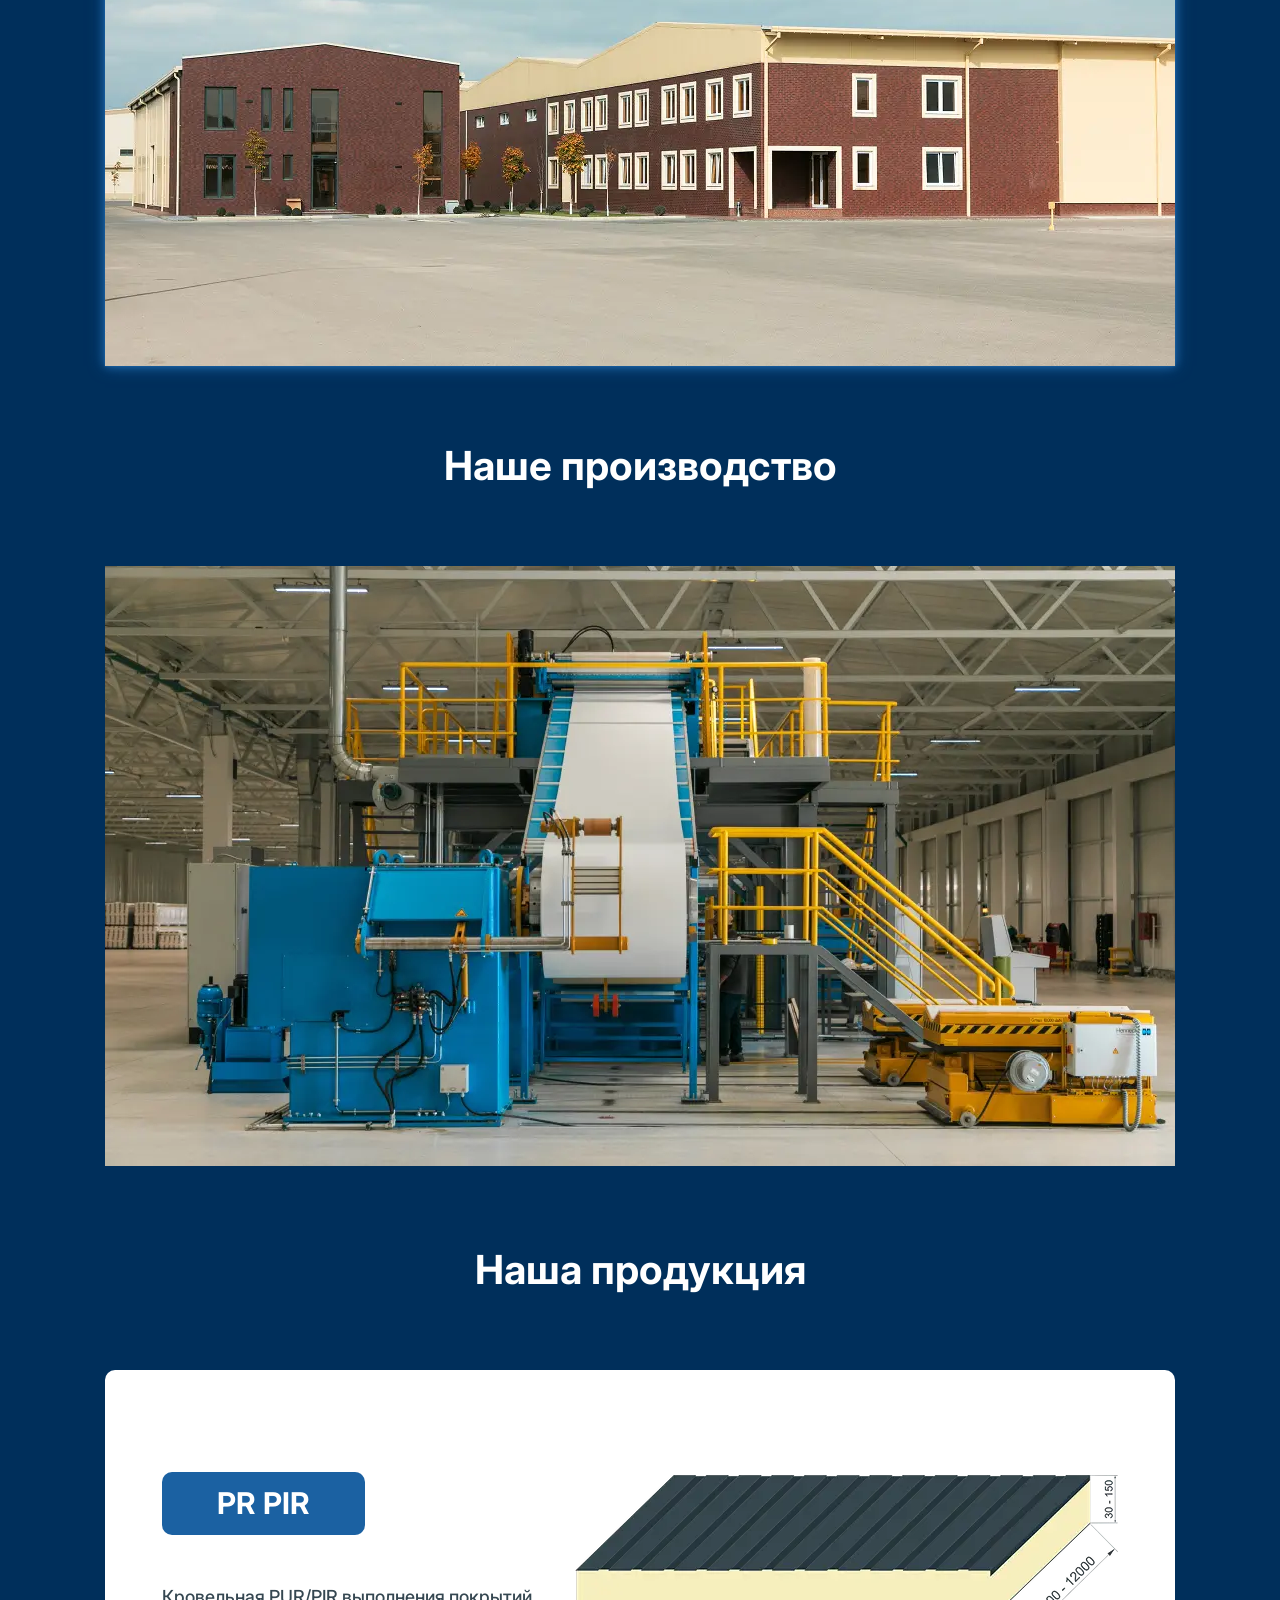
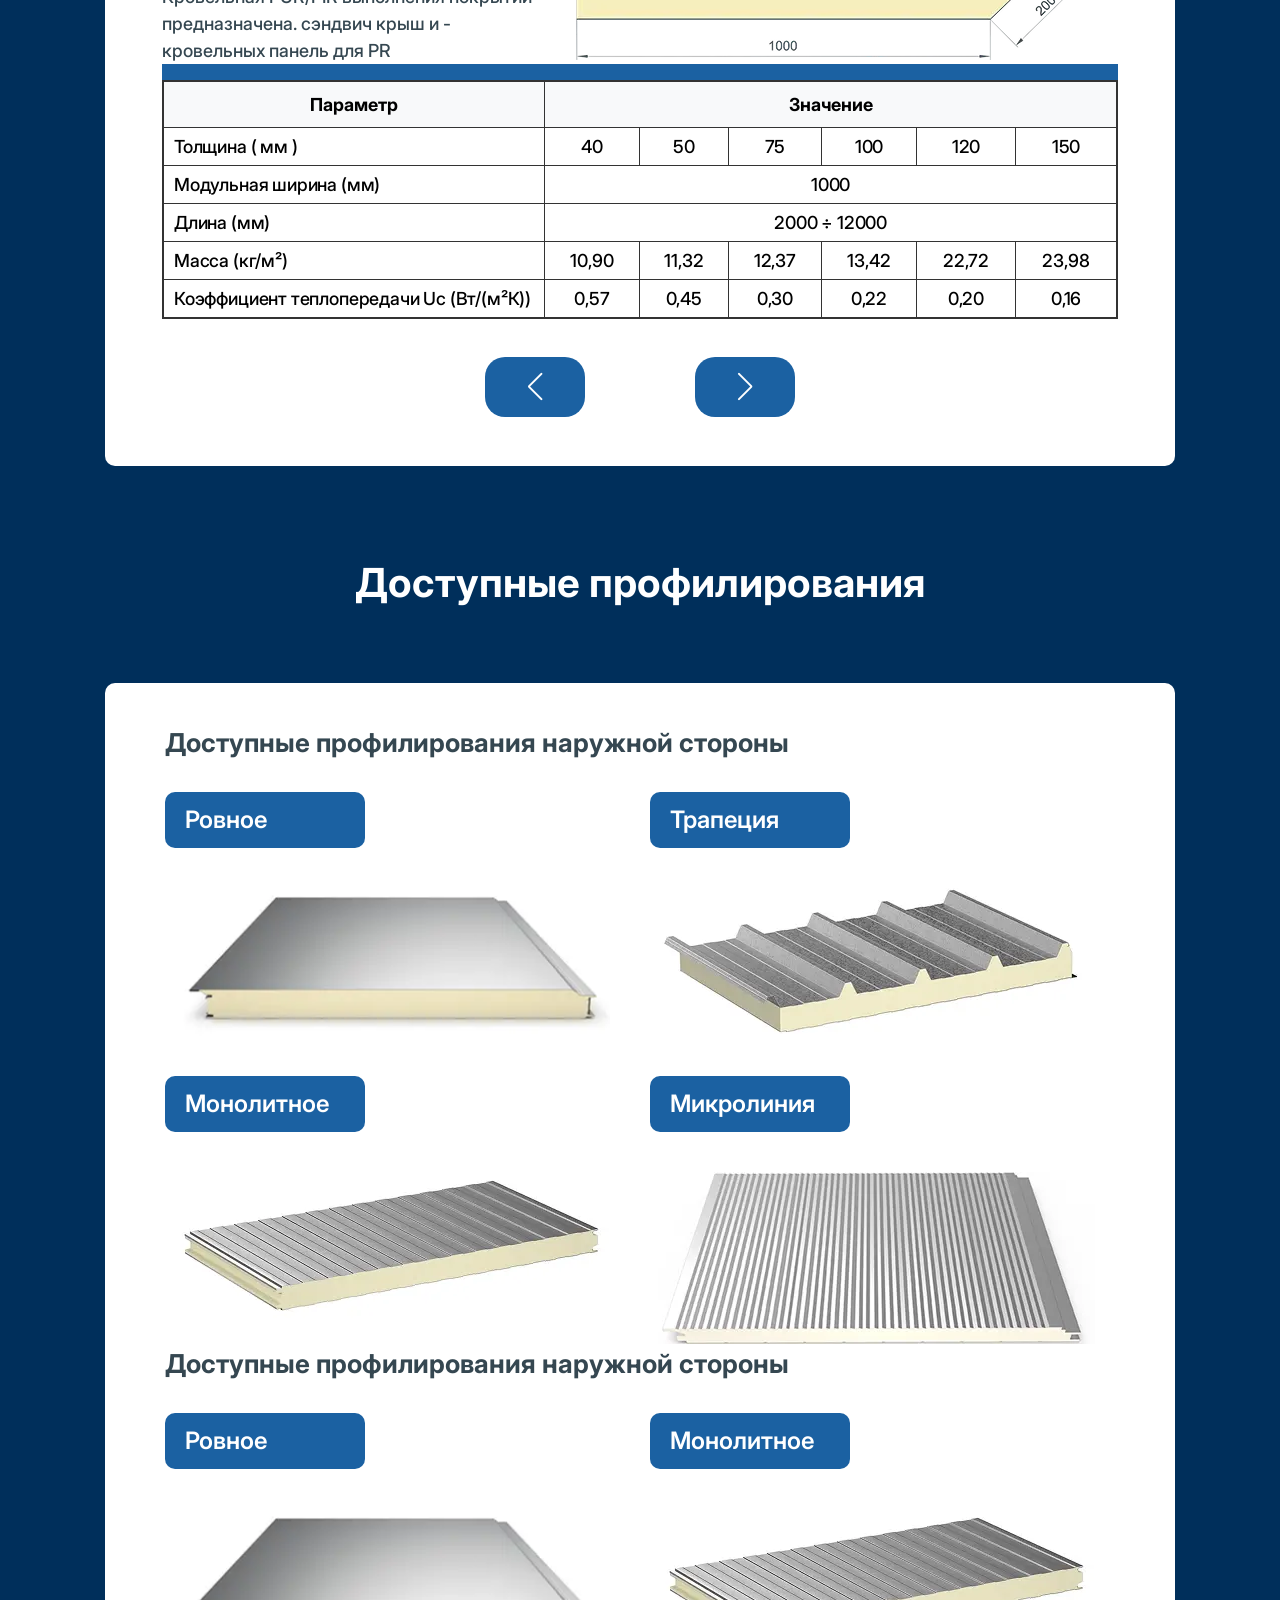
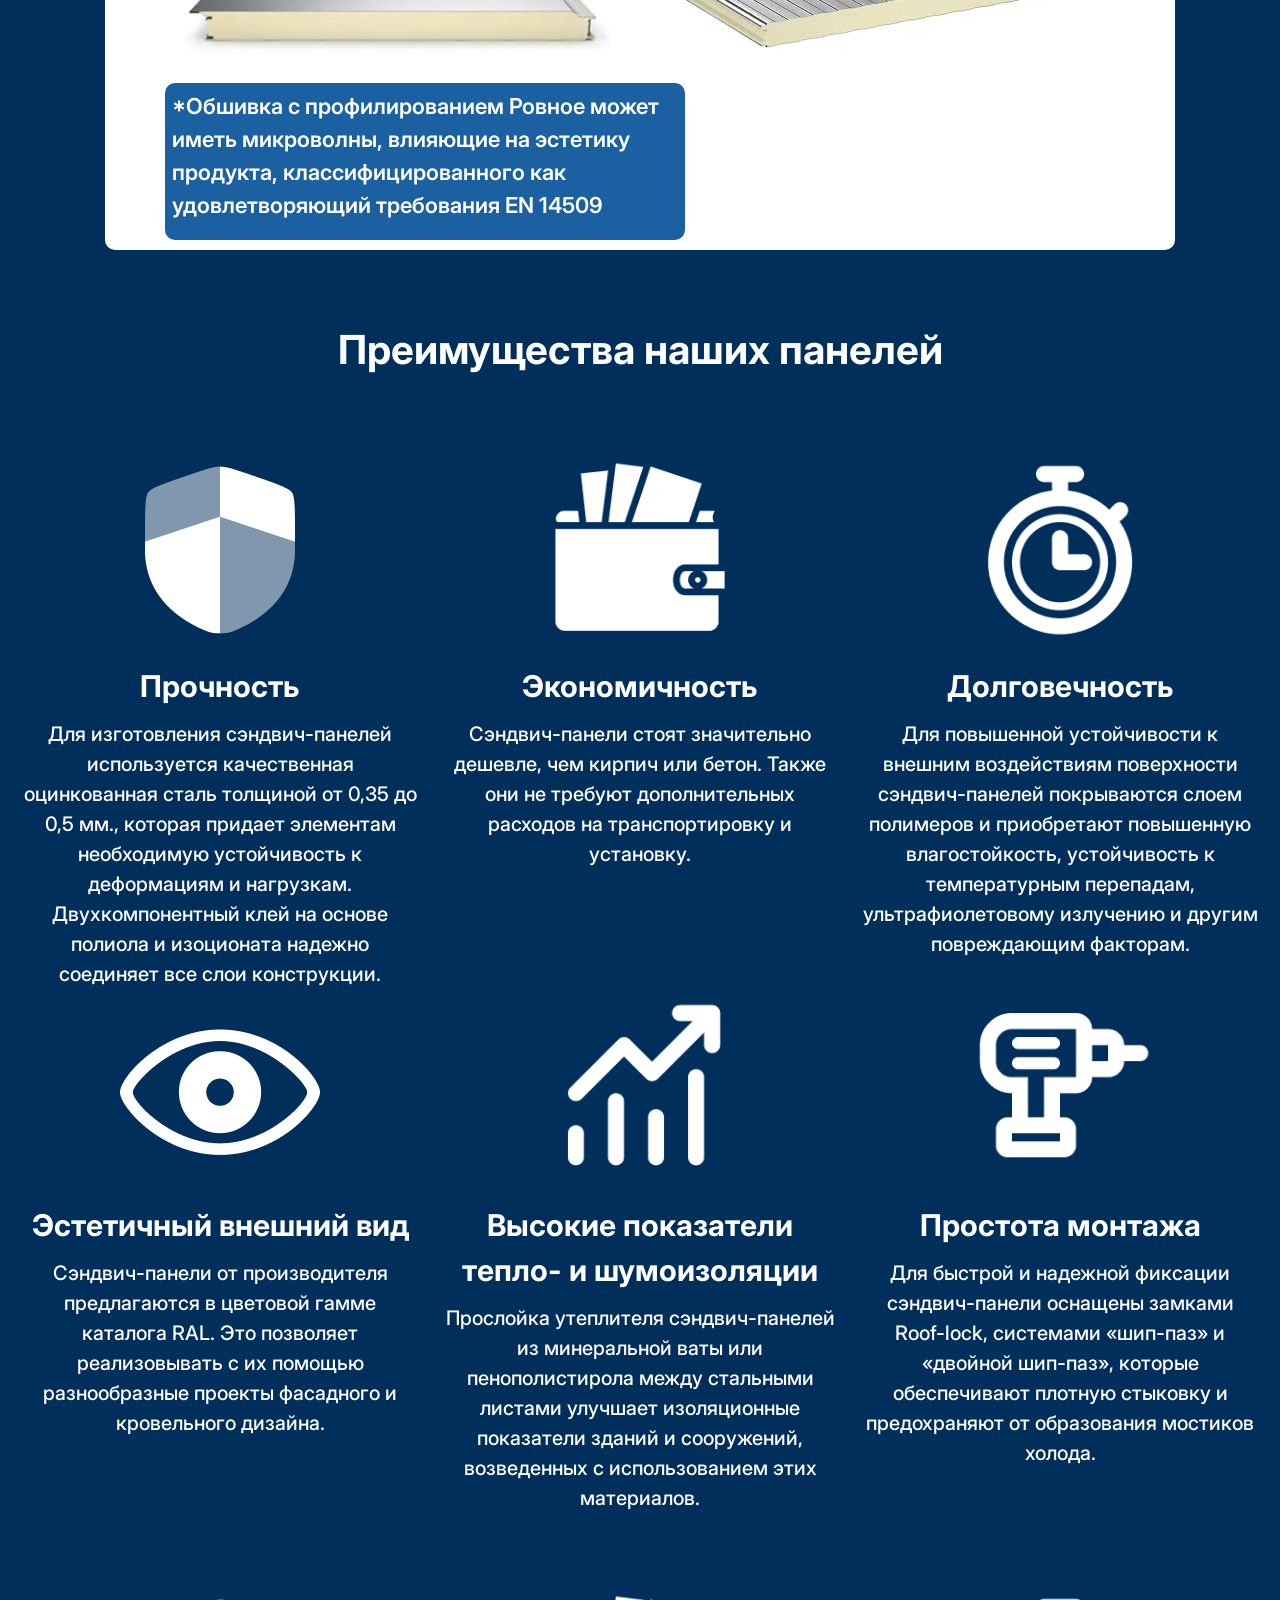
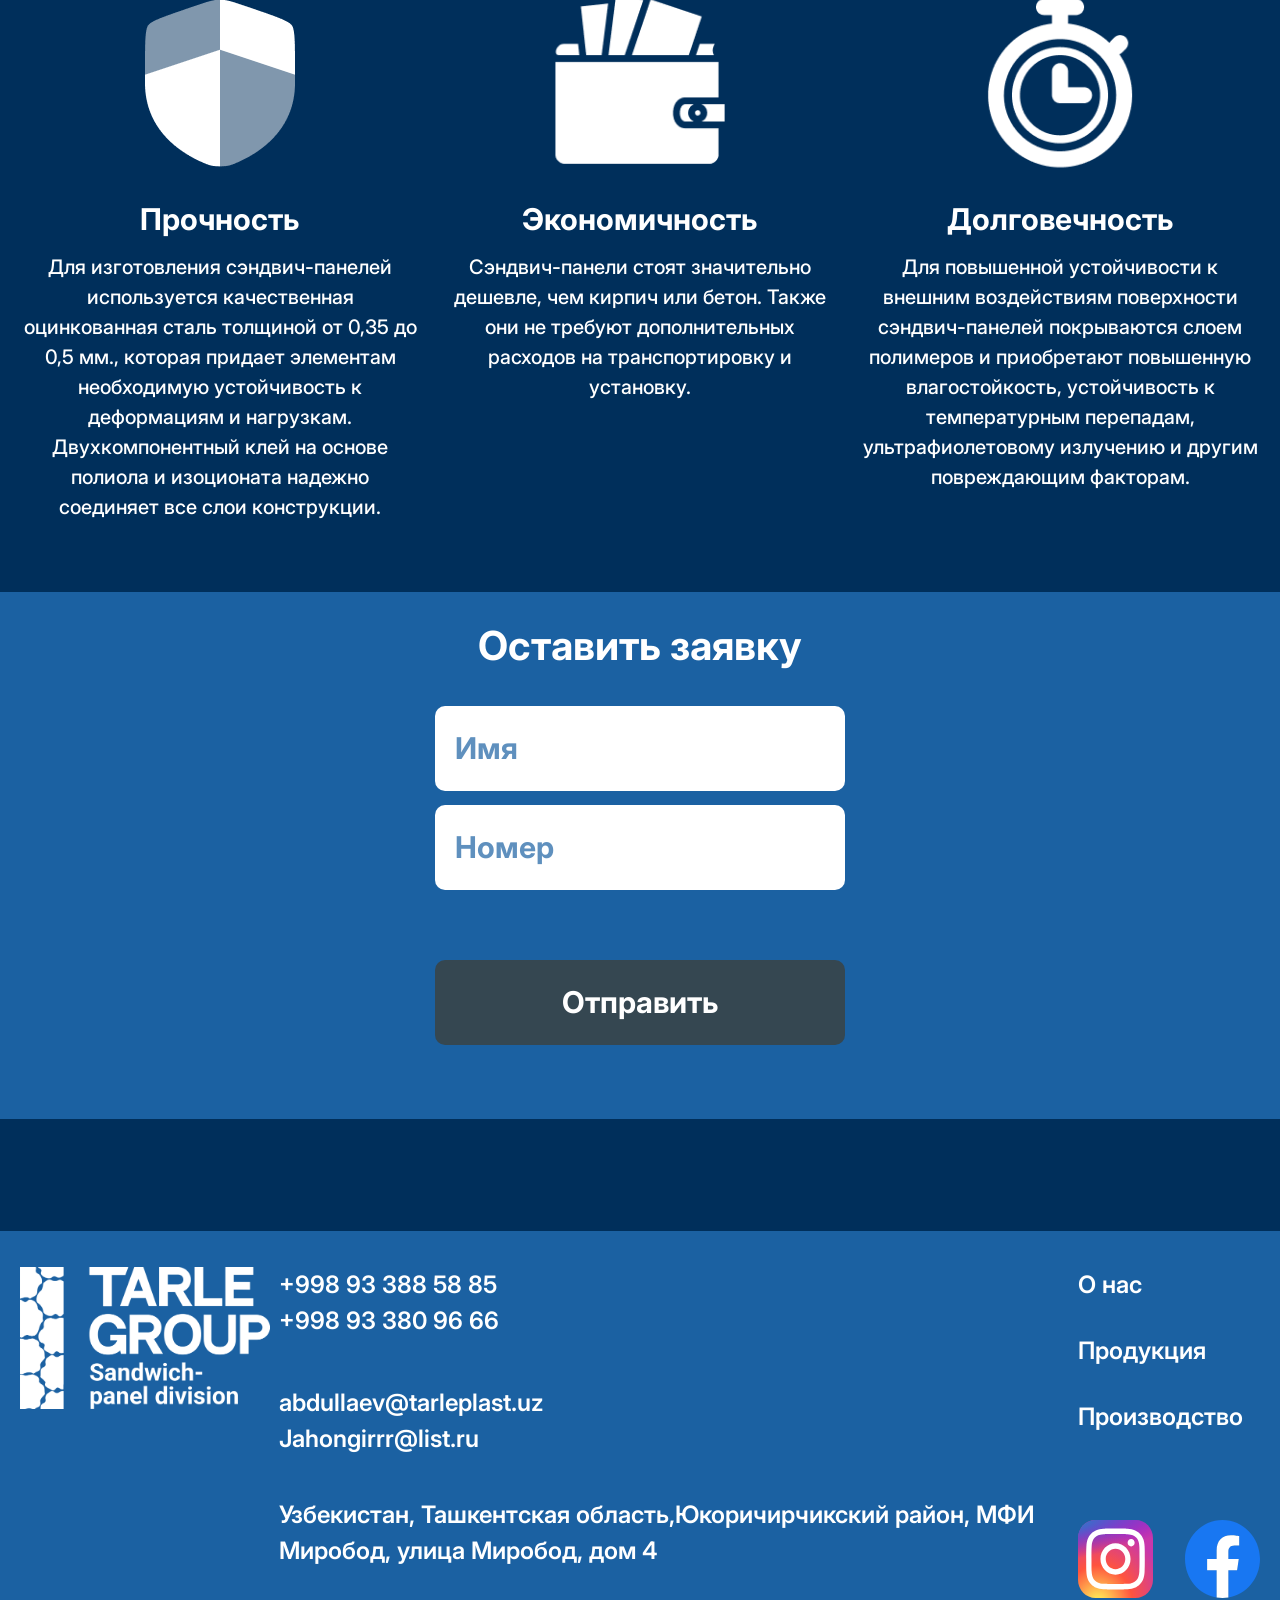
==== commit 7c051a80: "test full" ====
--- a/index.dev.html
+++ b/index.dev.html
@@ -55,16 +55,20 @@
           <li><a href="#production" class="nav__link link">Производство</a></li>
           <li><a href="#footer" class="nav__link link">Контакты</a></li>
         </ul>
-        <div class="nav__lang flex" role="radiogroup" aria-label="Language selection">
-          <a href="#!" class="nav__option link" role="radio" aria-checked="true" tabindex="0" lang="ru">RU</a>
-          <div class="nav__options">
-            <a href="./uz/index.html" class="nav__option link" role="radio" tabindex="0" lang="uz">UZ</a>
-            <a href="./en/index.html" class="nav__option link" role="radio" tabindex="0" lang="en">EN</a>
-          </div>
-
+        <div class="nav__bottom flex" role="radiogroup" aria-label="Language selection">
+          <div class="nav__bottom_btns flex">
+            <a href="#!" class="nav__option link" role="radio" aria-checked="true" tabindex="0" lang="ru">RU</a>
+            <div class="nav__options">
+              <a href="./uz/index.html" class="nav__option link" role="radio" tabindex="0" lang="uz">UZ</a>
+              <a href="./en/index.html" class="nav__option link" role="radio" tabindex="0" lang="en">EN</a>
+            </div>
+          </div>
           <div class="nav__socials">
-            <a href="#!"><img src="./images/svg/instagram-tarle-group.svg" alt="" /></a>
-            <a href="#!"><img src="./images/svg/targle-group-tashkent-facebook-fb.svg" alt="" /></a>
+            <a
+              href="https://www.instagram.com/tarle.sandwich?utm_source=ig_web_button_share_sheet&igsh=d2I5ejl5cDd5azdw"><img
+                src="./images/svg/instagram-tarle-group.svg" alt="" /></a>
+            <a href="https://www.facebook.com/profile.php?id=61575329717481"><img
+                src="./images/svg/targle-group-tashkent-facebook-fb.svg" alt="" /></a>
           </div>
         </div>
       </div>
@@ -635,6 +639,8 @@
 
     <section class="benefits container">
       <h2 class="benefits__title title">Преимущества наших панелей</h2>
+
+
       <div class="benefits__grid">
         <div class="benefits__item">
           <div class="benefits__icon">
@@ -693,7 +699,71 @@
             системами «шип-паз» и «двойной шип-паз», которые обеспечивают плотную стыковку и предохраняют от образования
             мостиков холода.</p>
         </div>
-      </div>
+
+      </div>
+
+      <div class="benefits__grid swiper mobile">
+        <div class="swiper-wrapper">
+          <div class="benefits__item swiper-slide">
+            <div class="benefits__icon">
+              <img src="./images/prochnost-sendvich-paneley-tashkent.webp" alt="">
+            </div>
+            <h3 class="benefits__item_title">Прочность</h3>
+            <p class="benefits__item_text">Для изготовления сэндвич-панелей используется качественная оцинкованная сталь
+              толщиной от 0,35 до 0,5 мм., которая придает элементам необходимую устойчивость к деформациям и нагрузкам.
+              Двухкомпонентный клей на основе полиола и изоционата надежно соединяет все слои конструкции.</p>
+          </div>
+          <div class="benefits__item swiper-slide">
+            <div class="benefits__icon">
+              <img src="./images/ekonomichnye-sendvich-paneli-tashkent.webp" alt="">
+            </div>
+            <h3 class="benefits__item_title">Экономичность</h3>
+            <p class="benefits__item_text">Сэндвич-панели стоят значительно дешевле, чем кирпич или бетон. Также они не
+              требуют дополнительных расходов на транспортировку и установку.</p>
+          </div>
+          <div class="benefits__item swiper-slide">
+            <div class="benefits__icon">
+              <img src="./images/srok-sluzhby-sendvich-paneley-uzbekistan.webp" alt="">
+            </div>
+            <h3 class="benefits__item_title">Долговечность</h3>
+            <p class="benefits__item_text">Для повышенной устойчивости к внешним воздействиям поверхности
+              сэндвич-панелей
+              покрываются слоем полимеров и приобретают повышенную влагостойкость, устойчивость к температурным
+              перепадам,
+              ультрафиолетовому излучению и другим повреждающим факторам.</p>
+          </div>
+          <div class="benefits__item swiper-slide">
+            <div class="benefits__icon">
+              <img src="./images/krasivye-fasadnye-paneli-tashkent.webp" alt="">
+            </div>
+            <h3 class="benefits__item_title">Эстетичный внешний вид</h3>
+            <p class="benefits__item_text">Сэндвич-панели от производителя предлагаются в цветовой гамме каталога RAL.
+              Это
+              позволяет реализовывать с их помощью разнообразные проекты фасадного и кровельного дизайна.</p>
+          </div>
+          <div class="benefits__item swiper-slide">
+            <div class="benefits__icon">
+              <img src="./images/teploizolyaciya-sendvich-paneley-tashkent.webp" alt="">
+            </div>
+            <h3 class="benefits__item_title">Высокие показатели тепло- и шумоизоляции</h3>
+            <p class="benefits__item_text">Прослойка утеплителя сэндвич-панелей из минеральной ваты или пенополистирола
+              между стальными листами улучшает изоляционные показатели зданий и сооружений, возведенных с использованием
+              этих материалов.</p>
+          </div>
+          <div class="benefits__item swiper-slide">
+            <div class="benefits__icon">
+              <img src="./images/prostoy-montazh-stroitelnykh-paneley-uzbekistan.webp" alt="">
+            </div>
+            <h3 class="benefits__item_title">Простота монтажа</h3>
+            <p class="benefits__item_text">Для быстрой и надежной фиксации сэндвич-панели оснащены замками Roof-lock,
+              системами «шип-паз» и «двойной шип-паз», которые обеспечивают плотную стыковку и предохраняют от
+              образования
+              мостиков холода.</p>
+          </div>
+        </div>
+      </div>
+
+
     </section>
 
     <section class="certificates container">
--- a/css/style.css
+++ b/css/style.css
@@ -355,7 +355,22 @@
 }
 
 .nav__socials {
-  display: none
+  display: flex;
+  gap: 10px;
+}
+
+.nav__socials a img {
+  width: 35px;
+  height: 35px;
+}
+
+.nav__option.link {
+  font-size: 16px;
+}
+
+.nav__bottom {
+  gap: 40px;
+  margin-top: 25px;
 }
 
 .nav__left {
@@ -404,7 +419,7 @@
 .nav__option {
   color: #fff;
   cursor: pointer;
-  padding: 13px 23px 4px 23px;
+  padding: 13px 15px 4px 15px;
   z-index: 2;
   display: inline-block;
   position: relative;
@@ -761,6 +776,7 @@
 
 .certificates {
   margin: 70px auto;
+  display: none;
 }
 
 .certificates__items {
@@ -788,6 +804,7 @@
   background: var(--mainColor);
   padding-top: 24px;
   padding-bottom: 74px;
+  margin-top: 70px;
 }
 
 .feedback__form {
@@ -1151,7 +1168,7 @@
     left: 0;
     width: 100vw;
     padding-bottom: 30px;
-    background: #000;
+    background: var(--mainColor);
     z-index: -3;
     display: -webkit-box;
     display: -ms-flexbox;
@@ -1272,8 +1289,231 @@
     text-align: center;
   }
 
-}
-
+  .profiles__items_title.title {
+    font-size: 21px;
+  }
+
+  .profiles__label {
+    max-width: initial;
+    width: max-content;
+    padding-left: 0;
+    padding: 10px;
+  }
+
+  .profiles__item {
+    max-width: 220px;
+  }
+
+  .profiles__text.text {
+    font-size: 16px;
+  }
+
+  .profiles__items {
+    padding: 20px 20px 10px;
+  }
+
+  .benefits__item_title {
+    font-size: 26px;
+  }
+
+  .benefits__grid.mobile {
+    display: flex;
+  }
+
+  .benefits__grid {
+    display: none;
+  }
+
+  .benefits.container {
+    max-width: inherit;
+  }
+
+  .certificates__item {
+    max-width: 290px;
+    height: 400px;
+  }
+
+
+}
+
+@media(max-width: 576px) {
+  .logo {
+    width: 100px;
+    height: 65px;
+  }
+
+  .nav__right {
+    gap: 15px;
+  }
+
+  .link {
+    font-size: 14px;
+  }
+
+  .hero {
+    height: 400px;
+    margin: 30px auto;
+  }
+
+  .hero__title {
+    font-size: 24px;
+  }
+
+  .text {
+    font-size: 16px;
+  }
+
+  .about__title {
+    margin-bottom: 20px;
+  }
+
+  .about__img.container-secondary {
+    padding: 0;
+  }
+
+  .production__title,
+  .products__title {
+    margin-bottom: 30px;
+  }
+
+  .profiles__items,
+  .footer__icons {
+    margin-top: 30px;
+  }
+
+  .profiles__item {
+    max-width: 290px;
+  }
+
+  .profiles__label {
+    padding: 10px;
+  }
+
+  .profiles__items {
+    padding: 20px 10px 10px;
+  }
+
+  .profiles__text.text {
+    font-size: 14px;
+  }
+
+  .feedback {
+    padding-top: 24px;
+    padding-bottom: 40px;
+    margin-top: 20px;
+  }
+
+  .footer {
+    margin-top: 60px;
+    padding-top: 36px;
+    padding-bottom: 30px;
+  }
+
+  .footer__list {
+    gap: 20px;
+  }
+
+  .footer__inner {
+    gap: 30px;
+  }
+
+  .footer__icons img {
+    width: 35px;
+  }
+
+  .footer__logo img {
+    width: 120px;
+  }
+
+  .title {
+    font-size: 30px;
+  }
+
+  .about__intro .text {
+    font-size: 14px;
+  }
+
+  .about__text {
+    margin-left: 0;
+  }
+
+  .products__header_title {
+    padding: 9px 25px;
+  }
+
+  .products__table_row .products__table_heading {
+    font-size: 14px;
+  }
+
+  .products__items {
+    padding: 25px 5px 80px;
+  }
+
+  .products__table_cell {
+    font-size: 8px;
+  }
+
+  .products__table_row .products__table_heading {
+    font-size: 12px;
+  }
+
+  .products__header_title.title {
+    font-size: 16px;
+  }
+
+  .swiper__btns {
+    height: 40px !important;
+    bottom: 20px;
+    width: 180px;
+  }
+
+  :root {
+    --swiper-navigation-size: 20px;
+  }
+
+  .swiper-button-next,
+  .swiper-button-prev {
+    width: 60px !important;
+  }
+
+  .profiles__title.title {
+    font-size: 24px;
+  }
+
+  .profiles__list {
+    justify-content: center;
+  }
+
+  .nav__right {
+    margin-bottom: 0;
+  }
+
+  .logo img {
+    width: 90px;
+  }
+
+  .hero {
+    padding-left: 20px;
+  }
+
+  .nav__list.mobile li {
+    width: 50vw;
+  }
+
+  .benefits__item_text {
+    font-size: 14px;
+  }
+
+  .benefits__grid {
+    margin-top: 30px;
+  }
+
+  .benefits__icon img {
+    width: 100px;
+    height: 100px;
+  }
+
+}
 
 
 
